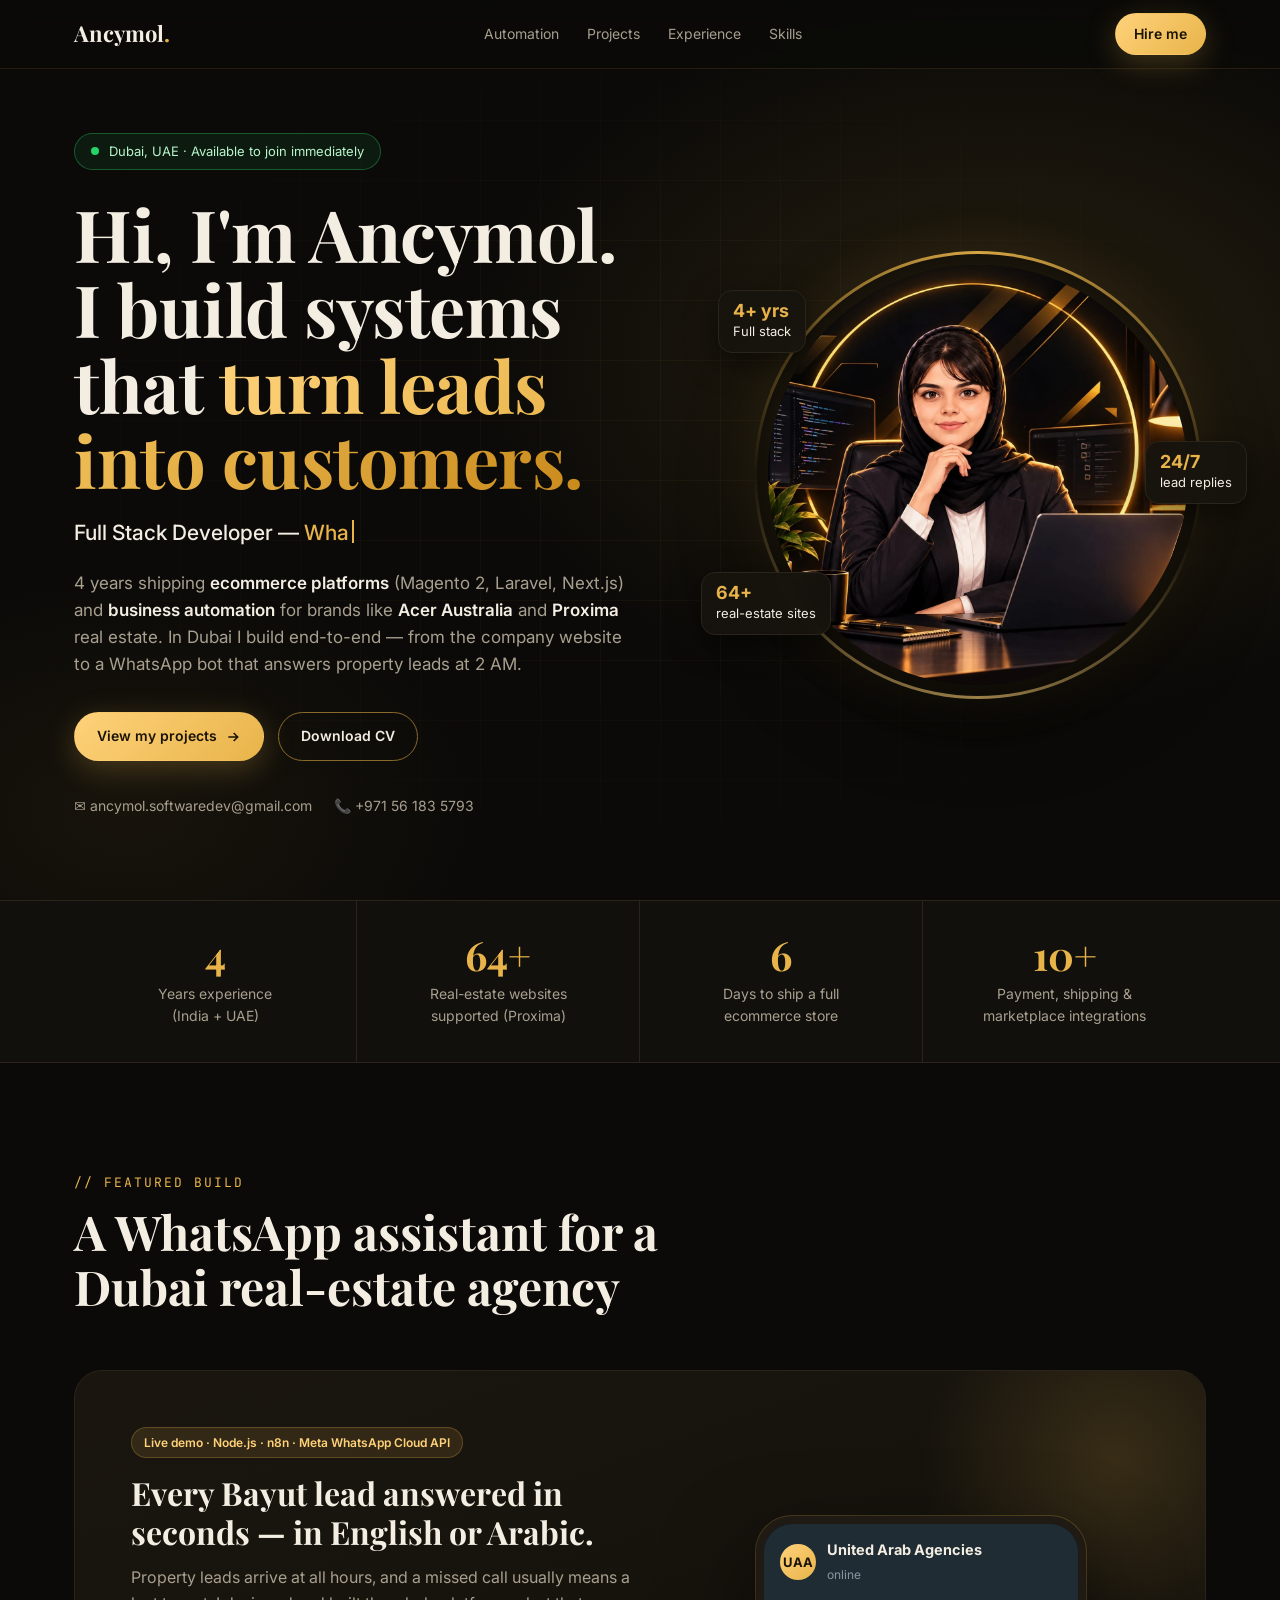
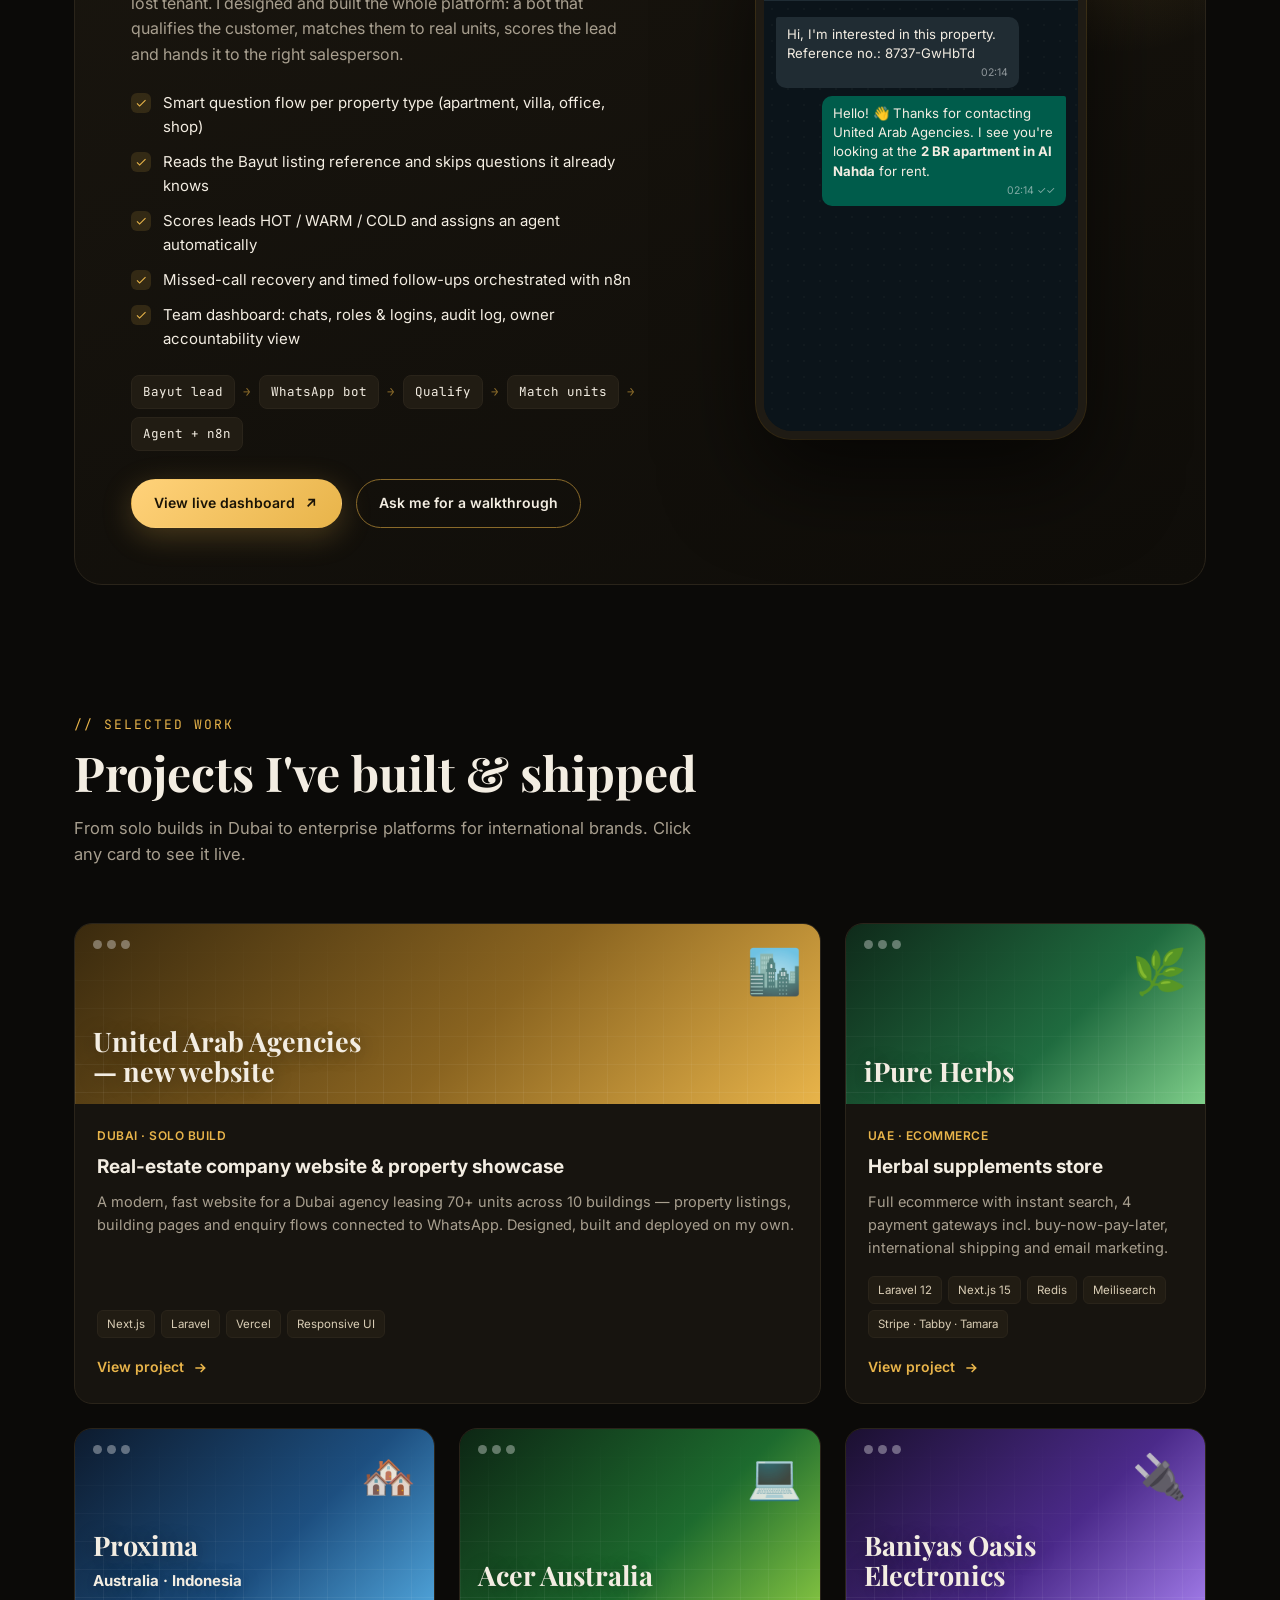
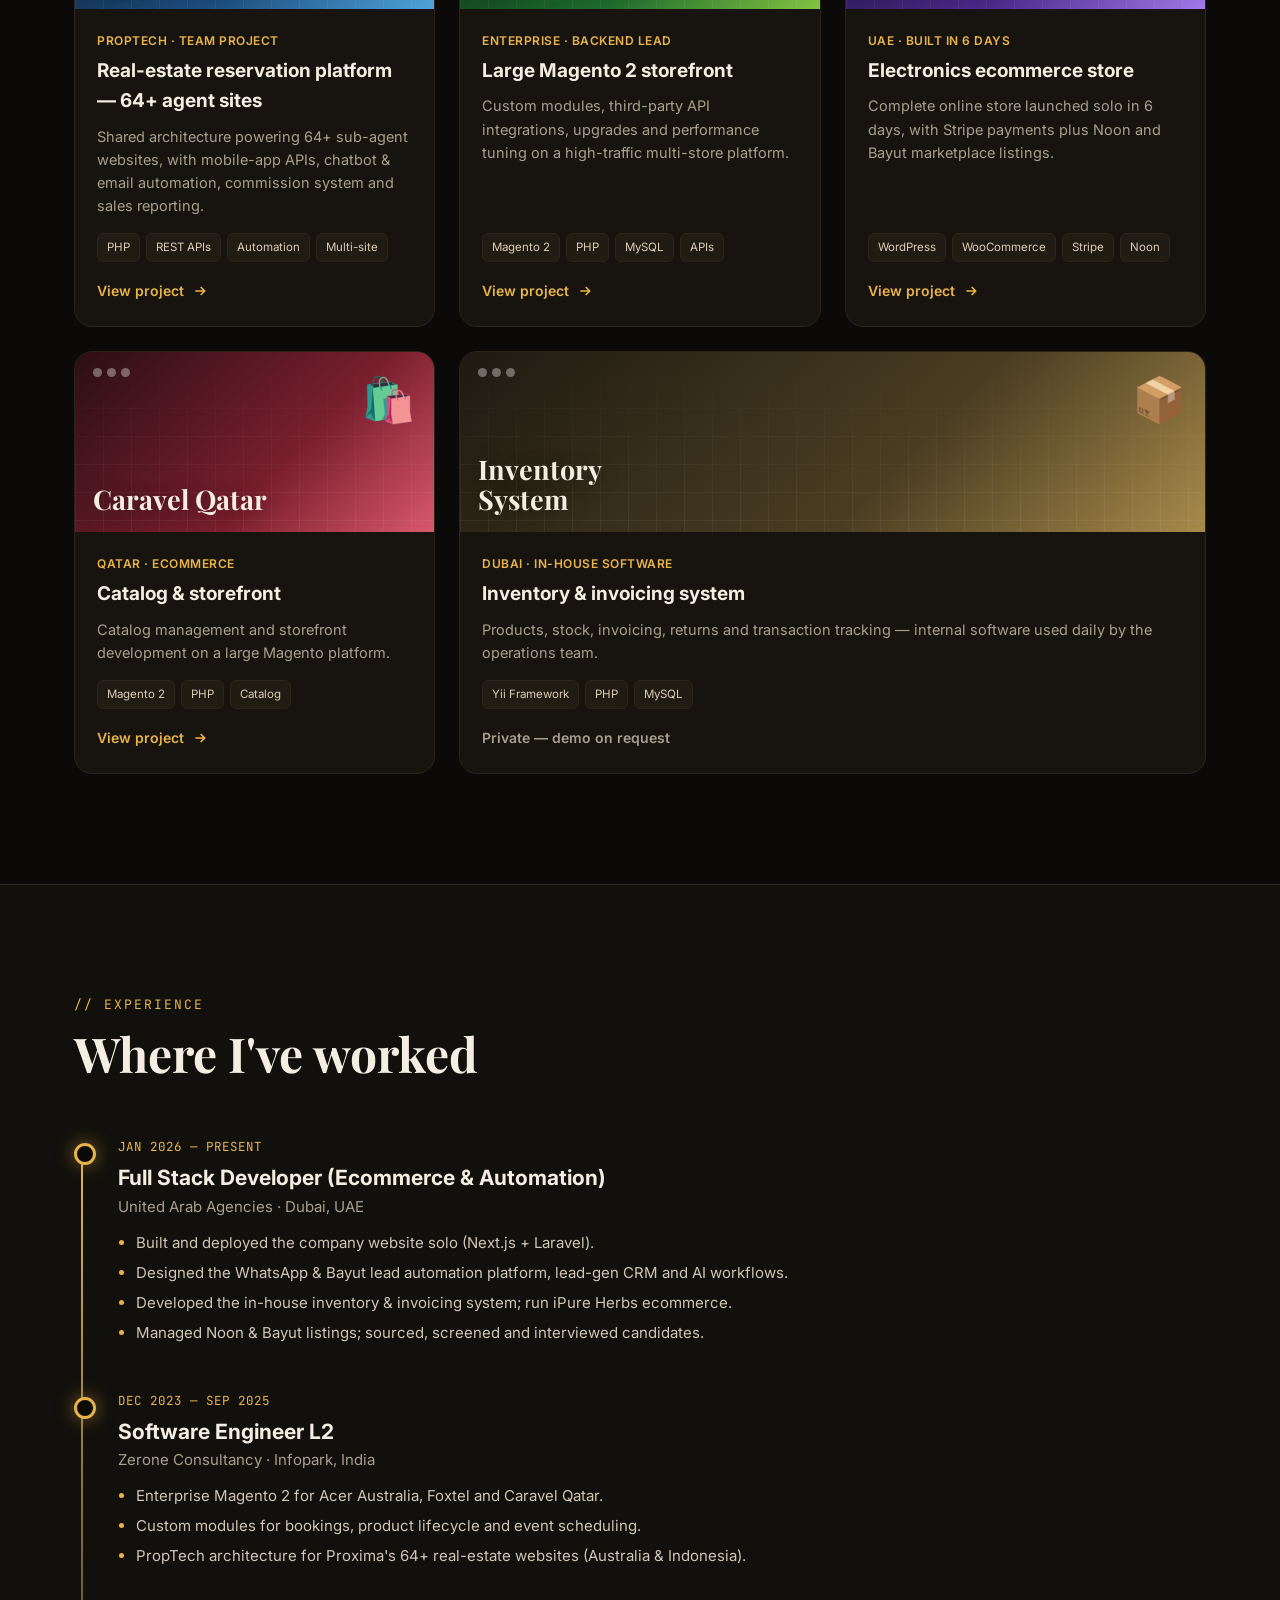
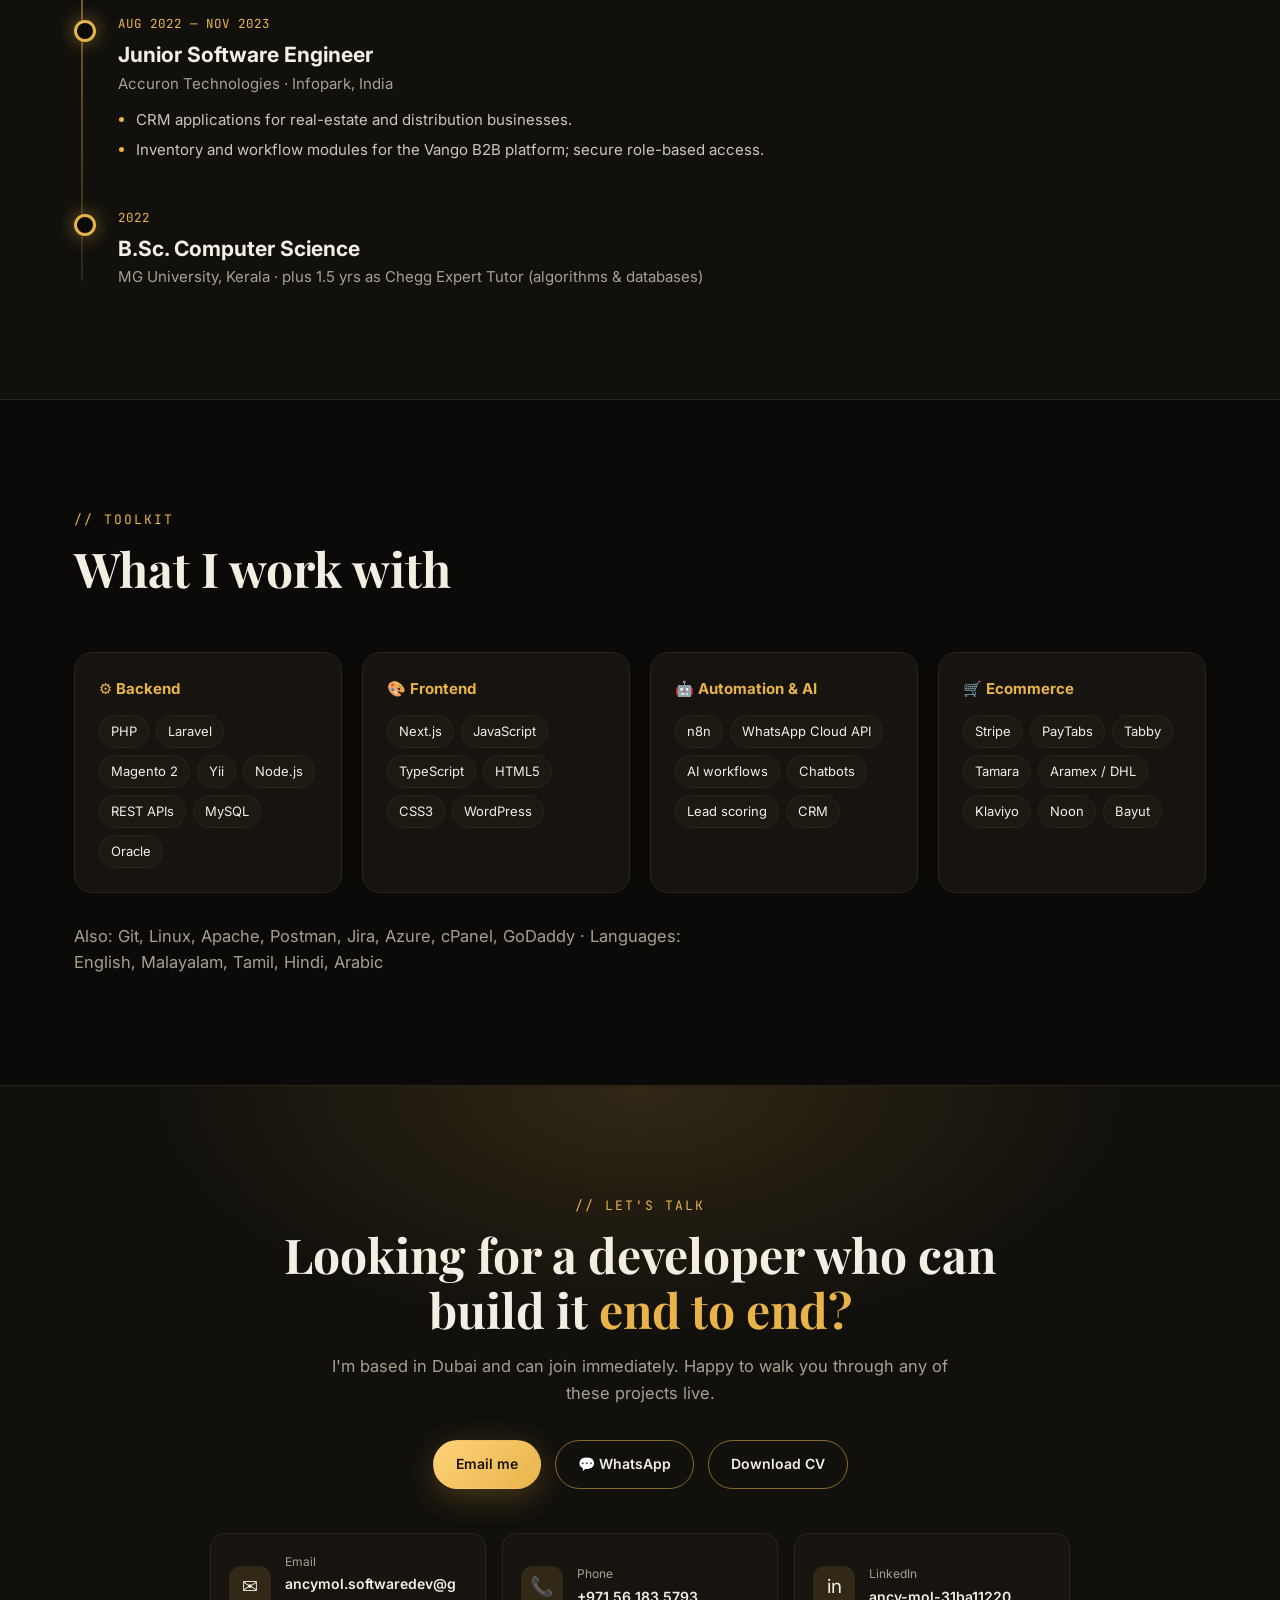
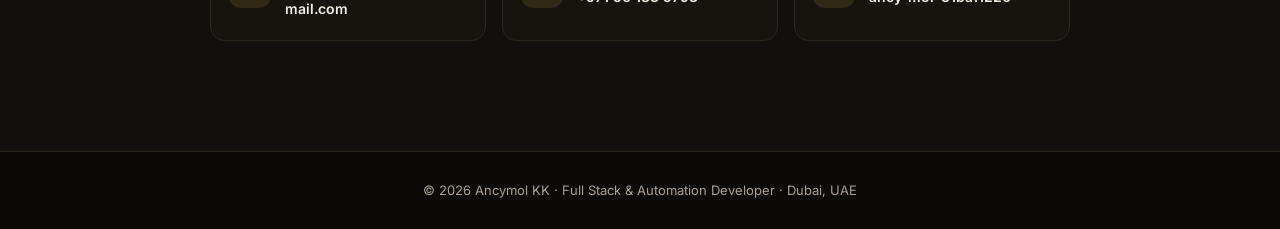
==== index.html @ b6560c07 "New portfolio: automation spotlight, live project links, profile photo; previous site moved to /old " ====
<!doctype html>
<html lang="en">
<head>
<meta charset="utf-8">
<meta name="viewport" content="width=device-width, initial-scale=1">
<title>Ancymol KK — Full Stack & Automation Developer</title>
<meta name="description" content="Ancymol KK — Full Stack Developer in Dubai. Ecommerce (Magento 2, Laravel, Next.js) and AI / WhatsApp automation for real estate and retail. Available to join immediately.">
<meta property="og:title" content="Ancymol KK — Full Stack & Automation Developer, Dubai">
<meta property="og:description" content="I build ecommerce platforms and automations that turn leads into customers.">
<meta property="og:image" content="assets/ancymol.webp">
<link rel="icon" href="assets/ancymol.webp">
<link rel="preconnect" href="https://fonts.googleapis.com">
<link rel="preconnect" href="https://fonts.gstatic.com" crossorigin>
<link href="https://fonts.googleapis.com/css2?family=Playfair+Display:wght@600;700&family=Inter:wght@400;500;600;700&family=JetBrains+Mono:wght@500&display=swap" rel="stylesheet">
<style>
:root{
  --bg:#0b0a08; --bg2:#12100c; --card:#17140f; --line:#2a241a;
  --gold:#e8b44a; --gold2:#ffd27a; --goldDim:#8a6a2a;
  --text:#f3ede2; --muted:#a89f8f; --green:#25d366;
  --radius:18px;
}
*{box-sizing:border-box;margin:0;padding:0}
html{scroll-behavior:smooth}
body{background:var(--bg);color:var(--text);font-family:Inter,system-ui,sans-serif;line-height:1.6;overflow-x:hidden}
a{color:inherit;text-decoration:none}
img{max-width:100%;display:block}
.wrap{max-width:1180px;margin:0 auto;padding:0 24px}
.gold{color:var(--gold)}
.mono{font-family:'JetBrains Mono',monospace}

/* nav */
nav{position:fixed;inset:0 0 auto 0;z-index:50;backdrop-filter:blur(12px);background:rgba(11,10,8,.72);border-bottom:1px solid rgba(232,180,74,.12)}
nav .wrap{display:flex;align-items:center;justify-content:space-between;height:68px}
.logo{font-family:'Playfair Display',serif;font-size:22px;font-weight:700}
.logo span{color:var(--gold)}
.links{display:flex;gap:28px;font-size:14px;color:var(--muted)}
.links a:hover{color:var(--gold)}
.btn{display:inline-flex;align-items:center;gap:8px;padding:12px 22px;border-radius:999px;font-weight:600;font-size:14px;transition:.25s;border:1px solid transparent;cursor:pointer}
.btn-gold{background:linear-gradient(135deg,var(--gold2),var(--gold));color:#1a1306;box-shadow:0 8px 30px rgba(232,180,74,.25)}
.btn-gold:hover{transform:translateY(-2px);box-shadow:0 12px 40px rgba(232,180,74,.4)}
.btn-ghost{border-color:var(--goldDim);color:var(--text)}
.btn-ghost:hover{border-color:var(--gold);color:var(--gold)}
.nav-cta{padding:9px 18px}

/* hero */
.hero{overflow:hidden;min-height:100vh;display:flex;align-items:center;padding:110px 0 60px;position:relative;
  background:radial-gradient(900px 600px at 78% 40%,rgba(232,180,74,.13),transparent 60%),radial-gradient(600px 400px at 10% 90%,rgba(232,180,74,.06),transparent 60%)}
.hero::before{content:"";position:absolute;inset:0;background-image:linear-gradient(rgba(232,180,74,.04) 1px,transparent 1px),linear-gradient(90deg,rgba(232,180,74,.04) 1px,transparent 1px);background-size:60px 60px;mask-image:radial-gradient(ellipse at center,#000 30%,transparent 75%);pointer-events:none}
.hero-grid{display:grid;grid-template-columns:1.15fr .85fr;gap:60px;align-items:center;position:relative}
.badge{display:inline-flex;align-items:center;gap:10px;padding:7px 16px;border:1px solid rgba(37,211,102,.35);background:rgba(37,211,102,.08);border-radius:999px;font-size:13px;color:#b8f5cd;margin-bottom:26px}
.dot{width:8px;height:8px;border-radius:50%;background:var(--green);box-shadow:0 0 0 0 rgba(37,211,102,.7);animation:pulse 2s infinite}
@keyframes pulse{70%{box-shadow:0 0 0 10px rgba(37,211,102,0)}100%{box-shadow:0 0 0 0 rgba(37,211,102,0)}}
h1{font-family:'Playfair Display',serif;font-size:clamp(40px,6vw,72px);line-height:1.05;letter-spacing:-.5px}
h1 em{font-style:normal;background:linear-gradient(120deg,var(--gold2),var(--gold) 50%,#c98a1c);-webkit-background-clip:text;background-clip:text;color:transparent}
.role{margin-top:18px;font-size:clamp(17px,2vw,21px);color:var(--text);font-weight:500;min-height:1.6em}
.role .typed{color:var(--gold)}
.role .caret{display:inline-block;width:2px;height:1.1em;background:var(--gold);vertical-align:-3px;margin-left:3px;animation:blink 1s steps(1) infinite}
@keyframes blink{50%{opacity:0}}
.lead{margin-top:20px;color:var(--muted);font-size:17px;max-width:560px}
.lead b{color:var(--text);font-weight:600}
.cta{display:flex;flex-wrap:wrap;gap:14px;margin-top:34px}
.meta{display:flex;flex-wrap:wrap;gap:22px;margin-top:34px;color:var(--muted);font-size:14px}
.meta span{display:flex;align-items:center;gap:7px}

.portrait{position:relative;justify-self:center;width:min(420px,100%);aspect-ratio:1}
.portrait .ring{position:absolute;inset:-14px;border-radius:50%;background:conic-gradient(from 0deg,var(--gold),transparent 30%,var(--gold2) 50%,transparent 75%,var(--gold));animation:spin 12s linear infinite;filter:blur(.5px)}
.portrait .ring::after{content:"";position:absolute;inset:3px;border-radius:50%;background:var(--bg)}
@keyframes spin{to{transform:rotate(360deg)}}
.portrait img{position:relative;width:100%;height:100%;object-fit:cover;border-radius:50%;box-shadow:0 30px 80px rgba(0,0,0,.6),0 0 60px rgba(232,180,74,.18)}
.chip{position:absolute;background:rgba(23,20,15,.92);border:1px solid var(--line);backdrop-filter:blur(8px);border-radius:14px;padding:10px 14px;font-size:13px;box-shadow:0 10px 30px rgba(0,0,0,.5);animation:float 5s ease-in-out infinite;white-space:nowrap}
.chip b{display:block;color:var(--gold);font-size:18px;line-height:1.1}
.chip.c1{top:6%;left:-12%}
.chip.c2{bottom:12%;left:-16%;animation-delay:1.2s}
.chip.c3{top:42%;right:-14%;animation-delay:2.4s}
@keyframes float{50%{transform:translateY(-10px)}}

/* stats */
.stats{border-block:1px solid var(--line);background:var(--bg2)}
.stats .wrap{display:grid;grid-template-columns:repeat(4,1fr)}
.stat{padding:34px 20px;text-align:center;border-right:1px solid var(--line)}
.stat:last-child{border-right:0}
.stat b{font-family:'Playfair Display',serif;font-size:40px;color:var(--gold);display:block;line-height:1}
.stat span{color:var(--muted);font-size:14px;margin-top:8px;display:block}

/* sections */
section{padding:110px 0}
.eyebrow{font-family:'JetBrains Mono',monospace;color:var(--gold);font-size:13px;letter-spacing:2px;text-transform:uppercase}
h2{font-family:'Playfair Display',serif;font-size:clamp(32px,4vw,48px);line-height:1.15;margin-top:10px}
.sub{color:var(--muted);max-width:620px;margin-top:14px;font-size:16.5px}
.head{margin-bottom:56px}

/* spotlight */
.spot{display:grid;grid-template-columns:1.05fr .95fr;gap:56px;align-items:center;background:linear-gradient(160deg,#1a160f,#0f0d09);border:1px solid var(--line);border-radius:28px;padding:56px;position:relative;overflow:hidden}
.spot::after{content:"";position:absolute;width:420px;height:420px;right:-120px;top:-120px;background:radial-gradient(circle,rgba(232,180,74,.16),transparent 65%);pointer-events:none}
.tag{display:inline-block;font-size:12px;font-weight:600;padding:5px 12px;border-radius:999px;background:rgba(232,180,74,.12);color:var(--gold2);border:1px solid rgba(232,180,74,.25)}
.spot h3{font-family:'Playfair Display',serif;font-size:32px;line-height:1.2;margin:16px 0 14px}
.spot p{color:var(--muted)}
.feat{list-style:none;margin:24px 0;display:grid;gap:11px}
.feat li{display:flex;gap:12px;font-size:15px}
.feat li::before{content:"";flex:0 0 20px;height:20px;margin-top:2px;border-radius:6px;background:rgba(232,180,74,.14) url("data:image/svg+xml,%3Csvg xmlns='http://www.w3.org/2000/svg' viewBox='0 0 20 20' fill='%23e8b44a'%3E%3Cpath d='M8 13.2 4.8 10l-1.1 1.1L8 15.4l9-9-1.1-1.1z'/%3E%3C/svg%3E") center/14px no-repeat}
.flow{display:flex;flex-wrap:wrap;align-items:center;gap:8px;margin:22px 0 28px;font-size:12.5px}
.flow span{padding:6px 11px;border-radius:8px;background:#211c13;border:1px solid var(--line)}
.flow i{color:var(--goldDim);font-style:normal}

/* phone */
.phone{width:min(330px,100%);margin:0 auto;background:#0b141a;border-radius:36px;border:8px solid #1f1b14;box-shadow:0 40px 90px rgba(0,0,0,.6),0 0 0 1px rgba(232,180,74,.25);overflow:hidden;position:relative;z-index:1}
.wa-top{background:#1f2c34;padding:14px 16px;display:flex;align-items:center;gap:11px}
.wa-av{width:36px;height:36px;border-radius:50%;background:linear-gradient(135deg,var(--gold2),var(--gold));display:grid;place-items:center;color:#1a1306;font-weight:700;font-size:13px}
.wa-top b{font-size:14.5px;display:block}
.wa-top small{color:#8696a0;font-size:12px}
.wa-body{padding:16px 12px;height:430px;display:flex;flex-direction:column;gap:8px;background:#0b141a radial-gradient(rgba(255,255,255,.025) 1px,transparent 1px) 0 0/16px 16px;overflow:hidden}
.msg{max-width:84%;padding:8px 11px;border-radius:10px;font-size:13.2px;line-height:1.45;opacity:0;transform:translateY(8px);transition:.4s}
.msg.show{opacity:1;transform:none}
.msg.in{background:#202c33;align-self:flex-start;border-top-left-radius:2px}
.msg.out{background:#005c4b;align-self:flex-end;border-top-right-radius:2px}
.msg small{display:block;text-align:right;font-size:10.5px;color:rgba(233,237,239,.55);margin-top:2px}
.btns{display:flex;flex-direction:column;gap:5px;align-self:flex-start;width:84%;opacity:0;transition:.4s}
.btns.show{opacity:1}
.btns span{background:#202c33;color:#53bdeb;text-align:center;padding:7px;border-radius:8px;font-size:13px}
.btns span.pick{background:#2a3942}
.hot{align-self:center;font-size:11.5px;background:rgba(232,180,74,.15);color:var(--gold2);border:1px solid rgba(232,180,74,.35);padding:5px 12px;border-radius:999px;opacity:0;transition:.4s}
.hot.show{opacity:1}

/* projects */
.grid{display:grid;grid-template-columns:repeat(3,1fr);gap:24px}
.card{background:var(--card);border:1px solid var(--line);border-radius:var(--radius);overflow:hidden;display:flex;flex-direction:column;transition:.3s;position:relative}
.card:hover{transform:translateY(-6px);border-color:rgba(232,180,74,.45);box-shadow:0 24px 60px rgba(0,0,0,.5),0 0 0 1px rgba(232,180,74,.1)}
.shot{height:180px;position:relative;overflow:hidden;display:flex;align-items:flex-end;padding:18px}
.shot::before{content:"";position:absolute;inset:0;background:var(--g)}
.shot::after{content:"";position:absolute;inset:0;background:linear-gradient(rgba(255,255,255,.06) 1px,transparent 1px),linear-gradient(90deg,rgba(255,255,255,.06) 1px,transparent 1px);background-size:28px 28px;mask-image:linear-gradient(transparent,#000)}
.browser{position:absolute;top:16px;left:18px;display:flex;gap:5px;z-index:1}
.browser i{width:9px;height:9px;border-radius:50%;background:rgba(255,255,255,.35)}
.shot .big{position:relative;z-index:1;font-family:'Playfair Display',serif;font-size:27px;font-weight:700;line-height:1.1;text-shadow:0 2px 20px rgba(0,0,0,.4)}
.shot .ico{position:absolute;right:18px;top:12px;font-size:44px;z-index:1;opacity:.9}
.card-body{padding:22px 22px 24px;display:flex;flex-direction:column;flex:1}
.card-body .where{font-size:12px;color:var(--gold);font-weight:600;letter-spacing:.5px;text-transform:uppercase}
.card-body h4{font-size:19px;margin:6px 0 8px}
.card-body p{color:var(--muted);font-size:14.5px;flex:1}
.stack{display:flex;flex-wrap:wrap;gap:6px;margin:16px 0 18px}
.stack span{font-size:11.5px;padding:4px 9px;border-radius:6px;background:#211c13;color:#d9cdb5;border:1px solid var(--line)}
.view{display:inline-flex;align-items:center;gap:8px;font-weight:600;font-size:14px;color:var(--gold)}
.view svg{transition:.25s}
.card:hover .view svg{transform:translateX(4px)}
.card.wide{grid-column:span 2}
.card.wide .shot{height:180px}

/* experience */
.timeline{position:relative;max-width:860px}
.timeline::before{content:"";position:absolute;left:7px;top:8px;bottom:8px;width:2px;background:linear-gradient(var(--gold),var(--line))}
.job{position:relative;padding-left:44px;margin-bottom:46px}
.job::before{content:"";position:absolute;left:0;top:6px;width:16px;height:16px;border-radius:50%;background:var(--bg);border:3px solid var(--gold);box-shadow:0 0 18px rgba(232,180,74,.5)}
.job .when{font-family:'JetBrains Mono',monospace;font-size:12.5px;color:var(--gold)}
.job h4{font-size:21px;margin-top:4px}
.job .co{color:var(--muted);font-size:15px}
.job ul{margin-top:12px;padding-left:18px;color:#cfc6b6;font-size:15px;display:grid;gap:6px}
.job ul li::marker{color:var(--gold)}

/* skills */
.skills{display:grid;grid-template-columns:repeat(4,1fr);gap:20px}
.sk{background:var(--card);border:1px solid var(--line);border-radius:var(--radius);padding:24px}
.sk h5{font-size:15px;color:var(--gold);margin-bottom:14px;display:flex;align-items:center;gap:9px}
.sk div{display:flex;flex-wrap:wrap;gap:7px}
.sk span{font-size:13px;padding:5px 11px;border-radius:999px;border:1px solid var(--line);background:#1d1912}

/* contact */
.contact{text-align:center;background:radial-gradient(700px 360px at 50% 0%,rgba(232,180,74,.14),transparent 70%),var(--bg2);border-top:1px solid var(--line)}
.contact h2{max-width:760px;margin:10px auto 0}
.contact .sub{margin:16px auto 0}
.contact .cta{justify-content:center}
.cards{display:grid;grid-template-columns:repeat(3,1fr);gap:16px;max-width:860px;margin:44px auto 0}
.cc{background:var(--card);border:1px solid var(--line);border-radius:14px;padding:18px;transition:.25s;text-align:left;display:flex;gap:14px;align-items:center}
.cc:hover{border-color:var(--gold)}
.cc .ic{width:42px;height:42px;flex:0 0 42px;border-radius:12px;background:rgba(232,180,74,.12);display:grid;place-items:center;font-size:19px}
.cc small{color:var(--muted);font-size:12px;display:block}
.cc b{font-size:14px;font-weight:600;word-break:break-word}
footer{padding:28px 0;text-align:center;color:var(--muted);font-size:13px;border-top:1px solid var(--line)}

/* reveal */
.rv{opacity:0;transform:translateY(26px);transition:opacity .8s ease,transform .8s ease}
.rv.in{opacity:1;transform:none}

/* responsive */
@media (max-width:980px){
  .hero-grid,.spot{grid-template-columns:1fr}
  .portrait{order:-1;width:min(300px,78vw);margin-top:10px}
  .chip.c1{left:-6%}.chip.c2{left:-8%}.chip.c3{right:-6%}
  .grid{grid-template-columns:1fr 1fr}
  .card.wide{grid-column:span 2}
  .skills{grid-template-columns:1fr 1fr}
  .spot{padding:36px 26px}
  .links{display:none}
}
@media (max-width:640px){
  .wrap{padding:0 16px}
  section{padding:80px 0}
  .stats .wrap{grid-template-columns:1fr 1fr}
  .stat:nth-child(2){border-right:0}
  .stat:nth-child(-n+2){border-bottom:1px solid var(--line)}
  .grid,.skills,.cards{grid-template-columns:1fr}
  .card.wide{grid-column:auto}
  .chip{font-size:11px;padding:7px 10px}.chip b{font-size:15px}
  .chip.c1{left:-4%}.chip.c2{left:-4%}.chip.c3{right:-4%}
  .spot{padding:28px 18px;border-radius:22px}
  .spot h3{font-size:26px}
  .hero{text-align:left}
}
@media (prefers-reduced-motion:reduce){*{animation:none!important;transition:none!important}.rv,.msg,.btns,.hot{opacity:1;transform:none}}
</style>
</head>
<body>

<nav>
  <div class="wrap">
    <a href="#top" class="logo">Ancymol<span>.</span></a>
    <div class="links">
      <a href="#automation">Automation</a>
      <a href="#projects">Projects</a>
      <a href="#experience">Experience</a>
      <a href="#skills">Skills</a>
    </div>
    <a href="#contact" class="btn btn-gold nav-cta">Hire me</a>
  </div>
</nav>

<!-- HERO -->
<header class="hero" id="top">
  <div class="wrap hero-grid">
    <div>
      <div class="badge"><span class="dot"></span>Dubai, UAE · Available to join immediately</div>
      <h1>Hi, I'm Ancymol.<br>I build systems that <em>turn leads into customers.</em></h1>
      <p class="role">Full Stack Developer — <span class="typed" id="typed">WhatsApp &amp; AI Automation</span><span class="caret"></span></p>
      <p class="lead">4 years shipping <b>ecommerce platforms</b> (Magento 2, Laravel, Next.js) and <b>business automation</b> for brands like <b>Acer Australia</b> and <b>Proxima</b> real estate. In Dubai I build end-to-end — from the company website to a WhatsApp bot that answers property leads at 2&nbsp;AM.</p>
      <div class="cta">
        <a href="#projects" class="btn btn-gold">View my projects
          <svg width="16" height="16" viewBox="0 0 24 24" fill="none" stroke="currentColor" stroke-width="2.4"><path d="M5 12h14M13 6l6 6-6 6"/></svg></a>
        <a href="assets/Ancymol_KK_CV.pdf" class="btn btn-ghost" download>Download CV</a>
      </div>
      <div class="meta">
        <span>✉️ ancymol.softwaredev@gmail.com</span>
        <span>📞 +971 56 183 5793</span>
      </div>
    </div>
    <div class="portrait">
      <div class="ring"></div>
      <img src="assets/ancymol.webp" alt="Ancymol KK, Full Stack Developer" width="420" height="420">
      <div class="chip c1"><b>4+ yrs</b>Full stack</div>
      <div class="chip c2"><b>64+</b>real-estate sites</div>
      <div class="chip c3"><b>24/7</b>lead replies</div>
    </div>
  </div>
</header>

<!-- STATS -->
<div class="stats">
  <div class="wrap">
    <div class="stat"><b data-count="4">0</b><span>Years experience<br>(India + UAE)</span></div>
    <div class="stat"><b data-count="64" data-suffix="+">0</b><span>Real-estate websites<br>supported (Proxima)</span></div>
    <div class="stat"><b data-count="6">0</b><span>Days to ship a full<br>ecommerce store</span></div>
    <div class="stat"><b data-count="10" data-suffix="+">0</b><span>Payment, shipping &amp;<br>marketplace integrations</span></div>
  </div>
</div>

<!-- AUTOMATION SPOTLIGHT -->
<section id="automation">
  <div class="wrap">
    <div class="head rv">
      <div class="eyebrow">// Featured build</div>
      <h2>A WhatsApp assistant for a<br>Dubai real-estate agency</h2>
    </div>
    <div class="spot rv">
      <div>
        <span class="tag">Live demo · Node.js · n8n · Meta WhatsApp Cloud API</span>
        <h3>Every Bayut lead answered in seconds — in English or Arabic.</h3>
        <p>Property leads arrive at all hours, and a missed call usually means a lost tenant. I designed and built the whole platform: a bot that qualifies the customer, matches them to real units, scores the lead and hands it to the right salesperson.</p>
        <ul class="feat">
          <li>Smart question flow per property type (apartment, villa, office, shop)</li>
          <li>Reads the Bayut listing reference and skips questions it already knows</li>
          <li>Scores leads HOT / WARM / COLD and assigns an agent automatically</li>
          <li>Missed-call recovery and timed follow-ups orchestrated with n8n</li>
          <li>Team dashboard: chats, roles &amp; logins, audit log, owner accountability view</li>
        </ul>
        <div class="flow mono">
          <span>Bayut lead</span><i>→</i><span>WhatsApp bot</span><i>→</i><span>Qualify</span><i>→</i><span>Match units</span><i>→</i><span>Agent + n8n</span>
        </div>
        <div class="cta" style="margin-top:0">
          <a href="https://automation.c36.airoapp.ai/dashboard" target="_blank" rel="noopener" class="btn btn-gold">View live dashboard
            <svg width="16" height="16" viewBox="0 0 24 24" fill="none" stroke="currentColor" stroke-width="2.4"><path d="M7 17 17 7M8 7h9v9"/></svg></a>
          <a href="#contact" class="btn btn-ghost">Ask me for a walkthrough</a>
        </div>
      </div>

      <div class="phone" aria-label="Example WhatsApp conversation">
        <div class="wa-top">
          <div class="wa-av">UAA</div>
          <div><b>United Arab Agencies</b><small>online</small></div>
        </div>
        <div class="wa-body" id="chat">
          <div class="msg in">Hi, I'm interested in this property. Reference no.: 8737-GwHbTd<small>02:14</small></div>
          <div class="msg out">Hello! 👋 Thanks for contacting United Arab Agencies. I see you're looking at the <b>2 BR apartment in Al Nahda</b> for rent.<small>02:14 ✓✓</small></div>
          <div class="msg out">When would you like to move in?<small>02:14 ✓✓</small></div>
          <div class="btns"><span>Immediately</span><span class="pick">Within 1 month</span><span>Just browsing</span></div>
          <div class="msg in">Within 1 month<small>02:15</small></div>
          <div class="msg out">Perfect ✅ I've found 3 matching units. Our consultant <b>Shifa</b> will call you at 9:00 AM.<small>02:15 ✓✓</small></div>
          <div class="hot">🔥 HOT lead · assigned to Shifa</div>
        </div>
      </div>
    </div>
  </div>
</section>

<!-- PROJECTS -->
<section id="projects" style="padding-top:20px">
  <div class="wrap">
    <div class="head rv">
      <div class="eyebrow">// Selected work</div>
      <h2>Projects I've built &amp; shipped</h2>
      <p class="sub">From solo builds in Dubai to enterprise platforms for international brands. Click any card to see it live.</p>
    </div>

    <div class="grid">
      <a class="card wide rv" href="https://prototype-uaa.vercel.app/" target="_blank" rel="noopener">
        <div class="shot" style="--g:linear-gradient(135deg,#3a2a0e,#8a6420 55%,#e8b44a)">
          <div class="browser"><i></i><i></i><i></i></div><div class="ico">🏙️</div>
          <div class="big">United Arab Agencies<br>— new website</div>
        </div>
        <div class="card-body">
          <div class="where">Dubai · Solo build</div>
          <h4>Real-estate company website &amp; property showcase</h4>
          <p>A modern, fast website for a Dubai agency leasing 70+ units across 10 buildings — property listings, building pages and enquiry flows connected to WhatsApp. Designed, built and deployed on my own.</p>
          <div class="stack"><span>Next.js</span><span>Laravel</span><span>Vercel</span><span>Responsive UI</span></div>
          <span class="view">View project <svg width="16" height="16" viewBox="0 0 24 24" fill="none" stroke="currentColor" stroke-width="2.4"><path d="M5 12h14M13 6l6 6-6 6"/></svg></span>
        </div>
      </a>

      <a class="card rv" href="https://ipureherbs.org" target="_blank" rel="noopener">
        <div class="shot" style="--g:linear-gradient(135deg,#0f2a1a,#1f6b3f 60%,#7fcf8a)">
          <div class="browser"><i></i><i></i><i></i></div><div class="ico">🌿</div>
          <div class="big">iPure Herbs</div>
        </div>
        <div class="card-body">
          <div class="where">UAE · Ecommerce</div>
          <h4>Herbal supplements store</h4>
          <p>Full ecommerce with instant search, 4 payment gateways incl. buy-now-pay-later, international shipping and email marketing.</p>
          <div class="stack"><span>Laravel 12</span><span>Next.js 15</span><span>Redis</span><span>Meilisearch</span><span>Stripe · Tabby · Tamara</span></div>
          <span class="view">View project <svg width="16" height="16" viewBox="0 0 24 24" fill="none" stroke="currentColor" stroke-width="2.4"><path d="M5 12h14M13 6l6 6-6 6"/></svg></span>
        </div>
      </a>

      <a class="card rv" href="https://www.proxima.com.au" target="_blank" rel="noopener">
        <div class="shot" style="--g:linear-gradient(135deg,#0d1b2e,#1d4f80 60%,#4fa3d9)">
          <div class="browser"><i></i><i></i><i></i></div><div class="ico">🏘️</div>
          <div class="big">Proxima<br><small style="font-size:15px;font-family:Inter">Australia · Indonesia</small></div>
        </div>
        <div class="card-body">
          <div class="where">PropTech · Team project</div>
          <h4>Real-estate reservation platform — 64+ agent sites</h4>
          <p>Shared architecture powering 64+ sub-agent websites, with mobile-app APIs, chatbot &amp; email automation, commission system and sales reporting.</p>
          <div class="stack"><span>PHP</span><span>REST APIs</span><span>Automation</span><span>Multi-site</span></div>
          <span class="view">View project <svg width="16" height="16" viewBox="0 0 24 24" fill="none" stroke="currentColor" stroke-width="2.4"><path d="M5 12h14M13 6l6 6-6 6"/></svg></span>
        </div>
      </a>

      <a class="card rv" href="https://www.acer.com/au-en" target="_blank" rel="noopener">
        <div class="shot" style="--g:linear-gradient(135deg,#0d2614,#1d6b2e 60%,#83c341)">
          <div class="browser"><i></i><i></i><i></i></div><div class="ico">💻</div>
          <div class="big">Acer Australia</div>
        </div>
        <div class="card-body">
          <div class="where">Enterprise · Backend lead</div>
          <h4>Large Magento 2 storefront</h4>
          <p>Custom modules, third-party API integrations, upgrades and performance tuning on a high-traffic multi-store platform.</p>
          <div class="stack"><span>Magento 2</span><span>PHP</span><span>MySQL</span><span>APIs</span></div>
          <span class="view">View project <svg width="16" height="16" viewBox="0 0 24 24" fill="none" stroke="currentColor" stroke-width="2.4"><path d="M5 12h14M13 6l6 6-6 6"/></svg></span>
        </div>
      </a>

      <a class="card rv" href="https://baniyasoasiselectronics.com/" target="_blank" rel="noopener">
        <div class="shot" style="--g:linear-gradient(135deg,#1b1030,#4b2a8a 60%,#a07ae8)">
          <div class="browser"><i></i><i></i><i></i></div><div class="ico">🔌</div>
          <div class="big">Baniyas Oasis<br>Electronics</div>
        </div>
        <div class="card-body">
          <div class="where">UAE · Built in 6 days</div>
          <h4>Electronics ecommerce store</h4>
          <p>Complete online store launched solo in 6 days, with Stripe payments plus Noon and Bayut marketplace listings.</p>
          <div class="stack"><span>WordPress</span><span>WooCommerce</span><span>Stripe</span><span>Noon</span></div>
          <span class="view">View project <svg width="16" height="16" viewBox="0 0 24 24" fill="none" stroke="currentColor" stroke-width="2.4"><path d="M5 12h14M13 6l6 6-6 6"/></svg></span>
        </div>
      </a>

      <a class="card rv" href="https://www.caravel.qa" target="_blank" rel="noopener">
        <div class="shot" style="--g:linear-gradient(135deg,#2a0f14,#7a1f2e 60%,#d9586c)">
          <div class="browser"><i></i><i></i><i></i></div><div class="ico">🛍️</div>
          <div class="big">Caravel Qatar</div>
        </div>
        <div class="card-body">
          <div class="where">Qatar · Ecommerce</div>
          <h4>Catalog &amp; storefront</h4>
          <p>Catalog management and storefront development on a large Magento platform.</p>
          <div class="stack"><span>Magento 2</span><span>PHP</span><span>Catalog</span></div>
          <span class="view">View project <svg width="16" height="16" viewBox="0 0 24 24" fill="none" stroke="currentColor" stroke-width="2.4"><path d="M5 12h14M13 6l6 6-6 6"/></svg></span>
        </div>
      </a>

      <div class="card wide rv">
        <div class="shot" style="--g:linear-gradient(135deg,#1e1a12,#4a3d22 60%,#a88a4a)">
          <div class="browser"><i></i><i></i><i></i></div><div class="ico">📦</div>
          <div class="big">Inventory<br>System</div>
        </div>
        <div class="card-body">
          <div class="where">Dubai · In-house software</div>
          <h4>Inventory &amp; invoicing system</h4>
          <p>Products, stock, invoicing, returns and transaction tracking — internal software used daily by the operations team.</p>
          <div class="stack"><span>Yii Framework</span><span>PHP</span><span>MySQL</span></div>
          <span class="view" style="color:var(--muted)">Private — demo on request</span>
        </div>
      </div>
    </div>
  </div>
</section>

<!-- EXPERIENCE -->
<section id="experience" style="background:var(--bg2);border-block:1px solid var(--line)">
  <div class="wrap">
    <div class="head rv">
      <div class="eyebrow">// Experience</div>
      <h2>Where I've worked</h2>
    </div>
    <div class="timeline">
      <div class="job rv">
        <div class="when">JAN 2026 — PRESENT</div>
        <h4>Full Stack Developer (Ecommerce &amp; Automation)</h4>
        <div class="co">United Arab Agencies · Dubai, UAE</div>
        <ul>
          <li>Built and deployed the company website solo (Next.js + Laravel).</li>
          <li>Designed the WhatsApp &amp; Bayut lead automation platform, lead-gen CRM and AI workflows.</li>
          <li>Developed the in-house inventory &amp; invoicing system; run iPure Herbs ecommerce.</li>
          <li>Managed Noon &amp; Bayut listings; sourced, screened and interviewed candidates.</li>
        </ul>
      </div>
      <div class="job rv">
        <div class="when">DEC 2023 — SEP 2025</div>
        <h4>Software Engineer L2</h4>
        <div class="co">Zerone Consultancy · Infopark, India</div>
        <ul>
          <li>Enterprise Magento 2 for Acer Australia, Foxtel and Caravel Qatar.</li>
          <li>Custom modules for bookings, product lifecycle and event scheduling.</li>
          <li>PropTech architecture for Proxima's 64+ real-estate websites (Australia &amp; Indonesia).</li>
        </ul>
      </div>
      <div class="job rv">
        <div class="when">AUG 2022 — NOV 2023</div>
        <h4>Junior Software Engineer</h4>
        <div class="co">Accuron Technologies · Infopark, India</div>
        <ul>
          <li>CRM applications for real-estate and distribution businesses.</li>
          <li>Inventory and workflow modules for the Vango B2B platform; secure role-based access.</li>
        </ul>
      </div>
      <div class="job rv" style="margin-bottom:0">
        <div class="when">2022</div>
        <h4>B.Sc. Computer Science</h4>
        <div class="co">MG University, Kerala · plus 1.5 yrs as Chegg Expert Tutor (algorithms &amp; databases)</div>
      </div>
    </div>
  </div>
</section>

<!-- SKILLS -->
<section id="skills">
  <div class="wrap">
    <div class="head rv">
      <div class="eyebrow">// Toolkit</div>
      <h2>What I work with</h2>
    </div>
    <div class="skills">
      <div class="sk rv"><h5>⚙️ Backend</h5><div><span>PHP</span><span>Laravel</span><span>Magento 2</span><span>Yii</span><span>Node.js</span><span>REST APIs</span><span>MySQL</span><span>Oracle</span></div></div>
      <div class="sk rv"><h5>🎨 Frontend</h5><div><span>Next.js</span><span>JavaScript</span><span>TypeScript</span><span>HTML5</span><span>CSS3</span><span>WordPress</span></div></div>
      <div class="sk rv"><h5>🤖 Automation &amp; AI</h5><div><span>n8n</span><span>WhatsApp Cloud API</span><span>AI workflows</span><span>Chatbots</span><span>Lead scoring</span><span>CRM</span></div></div>
      <div class="sk rv"><h5>🛒 Ecommerce</h5><div><span>Stripe</span><span>PayTabs</span><span>Tabby</span><span>Tamara</span><span>Aramex / DHL</span><span>Klaviyo</span><span>Noon</span><span>Bayut</span></div></div>
    </div>
    <p class="sub rv" style="margin-top:30px">Also: Git, Linux, Apache, Postman, Jira, Azure, cPanel, GoDaddy · Languages: English, Malayalam, Tamil, Hindi, Arabic</p>
  </div>
</section>

<!-- CONTACT -->
<section class="contact" id="contact">
  <div class="wrap rv">
    <div class="eyebrow">// Let's talk</div>
    <h2>Looking for a developer who can build it <em class="gold" style="font-style:normal">end to end?</em></h2>
    <p class="sub">I'm based in Dubai and can join immediately. Happy to walk you through any of these projects live.</p>
    <div class="cta">
      <a href="mailto:ancymol.softwaredev@gmail.com?subject=Opportunity%20for%20Ancymol" class="btn btn-gold">Email me</a>
      <a href="https://wa.me/971561835793" target="_blank" rel="noopener" class="btn btn-ghost">💬 WhatsApp</a>
      <a href="assets/Ancymol_KK_CV.pdf" class="btn btn-ghost" download>Download CV</a>
    </div>
    <div class="cards">
      <a class="cc" href="mailto:ancymol.softwaredev@gmail.com"><div class="ic">✉️</div><div><small>Email</small><b>ancymol.softwaredev@gmail.com</b></div></a>
      <a class="cc" href="tel:+971561835793"><div class="ic">📞</div><div><small>Phone</small><b>+971 56 183 5793</b></div></a>
      <a class="cc" href="https://www.linkedin.com/in/ancy-mol-31ba11220" target="_blank" rel="noopener"><div class="ic">in</div><div><small>LinkedIn</small><b>ancy-mol-31ba11220</b></div></a>
    </div>
  </div>
</section>

<footer>© 2026 Ancymol KK · Full Stack &amp; Automation Developer · Dubai, UAE</footer>

<script>
// typing roles
(function(){
  var roles=["WhatsApp & AI Automation","Laravel & Next.js","Magento 2 Ecommerce","Real-Estate Lead Systems","n8n Workflows"];
  var el=document.getElementById('typed'),i=0,j=roles[0].length,del=true;
  if(matchMedia('(prefers-reduced-motion: reduce)').matches) return;
  setTimeout(function tick(){
    var w=roles[i];
    if(del){ j--; if(j<=0){del=false;i=(i+1)%roles.length;} }
    else { j++; if(j>=roles[i].length){del=true; el.textContent=roles[i]; return setTimeout(tick,1800);} }
    el.textContent=roles[i].slice(0,Math.max(j,0));
    setTimeout(tick,del?35:70);
  },2200);
})();

// reveal on scroll + counters
(function(){
  var io=new IntersectionObserver(function(es){es.forEach(function(e){if(e.isIntersecting){e.target.classList.add('in');io.unobserve(e.target);}})},{threshold:.12});
  document.querySelectorAll('.rv').forEach(function(n){io.observe(n)});
  var co=new IntersectionObserver(function(es){es.forEach(function(e){
    if(!e.isIntersecting)return; co.unobserve(e.target);
    var n=e.target,t=+n.dataset.count,s=n.dataset.suffix||'',k=0,st=Math.max(1,Math.ceil(t/30));
    var h=setInterval(function(){k=Math.min(t,k+st);n.textContent=k+s;if(k>=t)clearInterval(h);},40);
  })},{threshold:.5});
  document.querySelectorAll('[data-count]').forEach(function(n){co.observe(n)});
})();

// WhatsApp chat playback
(function(){
  var chat=document.getElementById('chat'),items=chat.children,started=false;
  function play(){
    for(var k=0;k<items.length;k++) items[k].classList.remove('show');
    Array.prototype.forEach.call(items,function(n,k){ setTimeout(function(){n.classList.add('show')},600+k*1100); });
    setTimeout(play,600+items.length*1100+4000);
  }
  new IntersectionObserver(function(es,o){ if(es[0].isIntersecting && !started){started=true;o.disconnect();play();} },{threshold:.3}).observe(chat);
})();
</script>
</body>
</html>
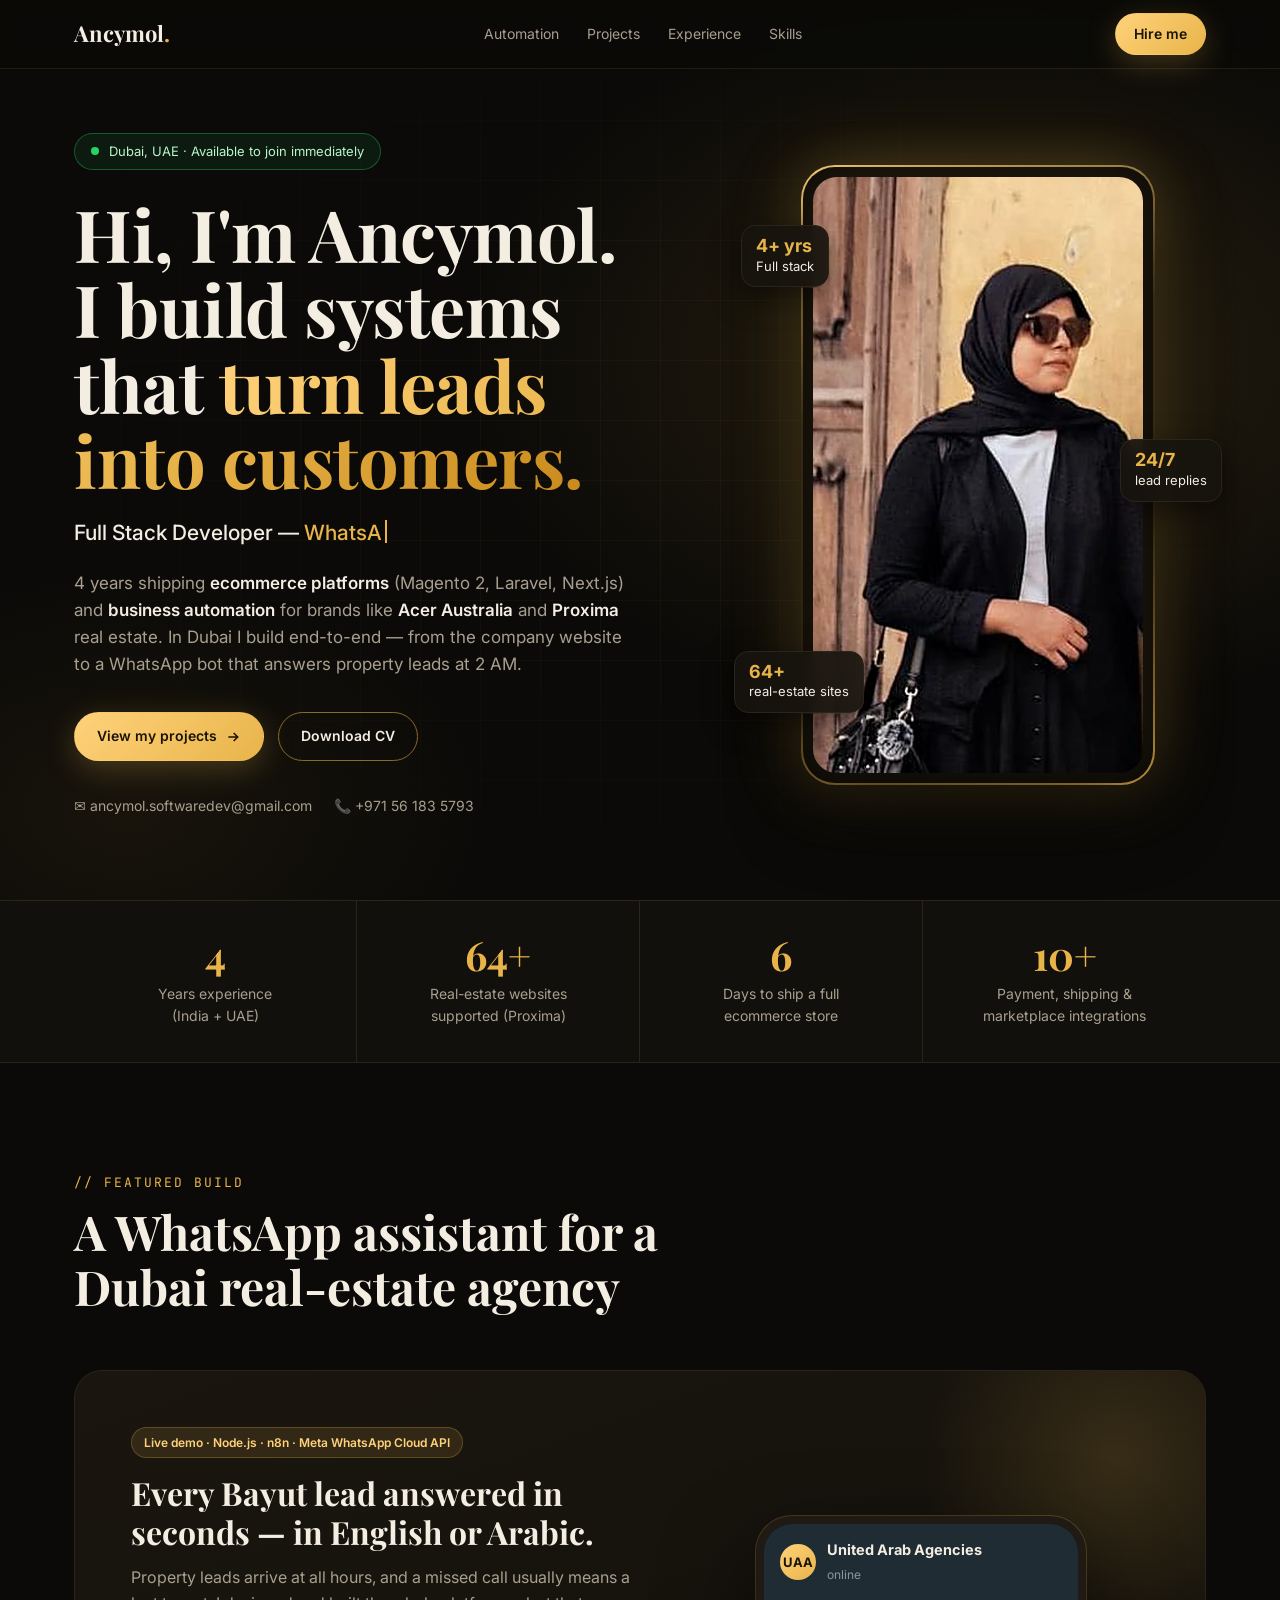
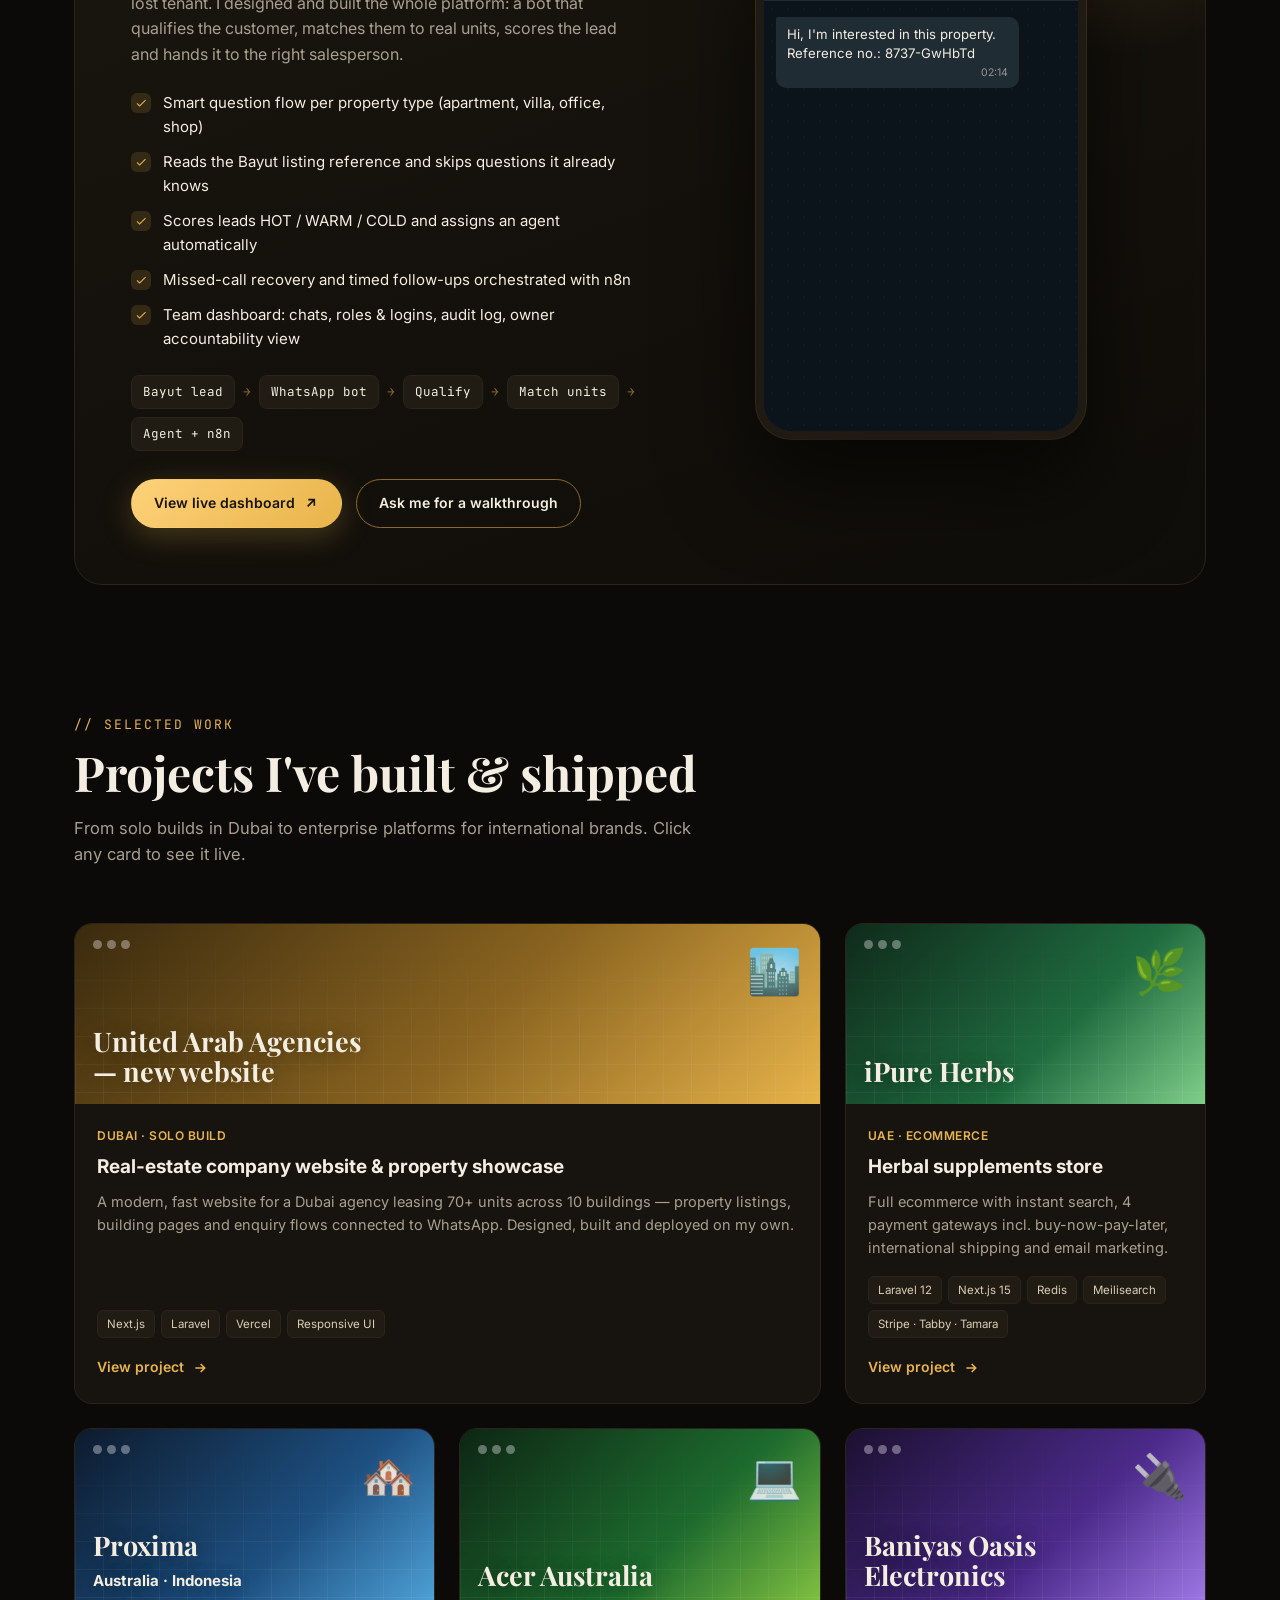
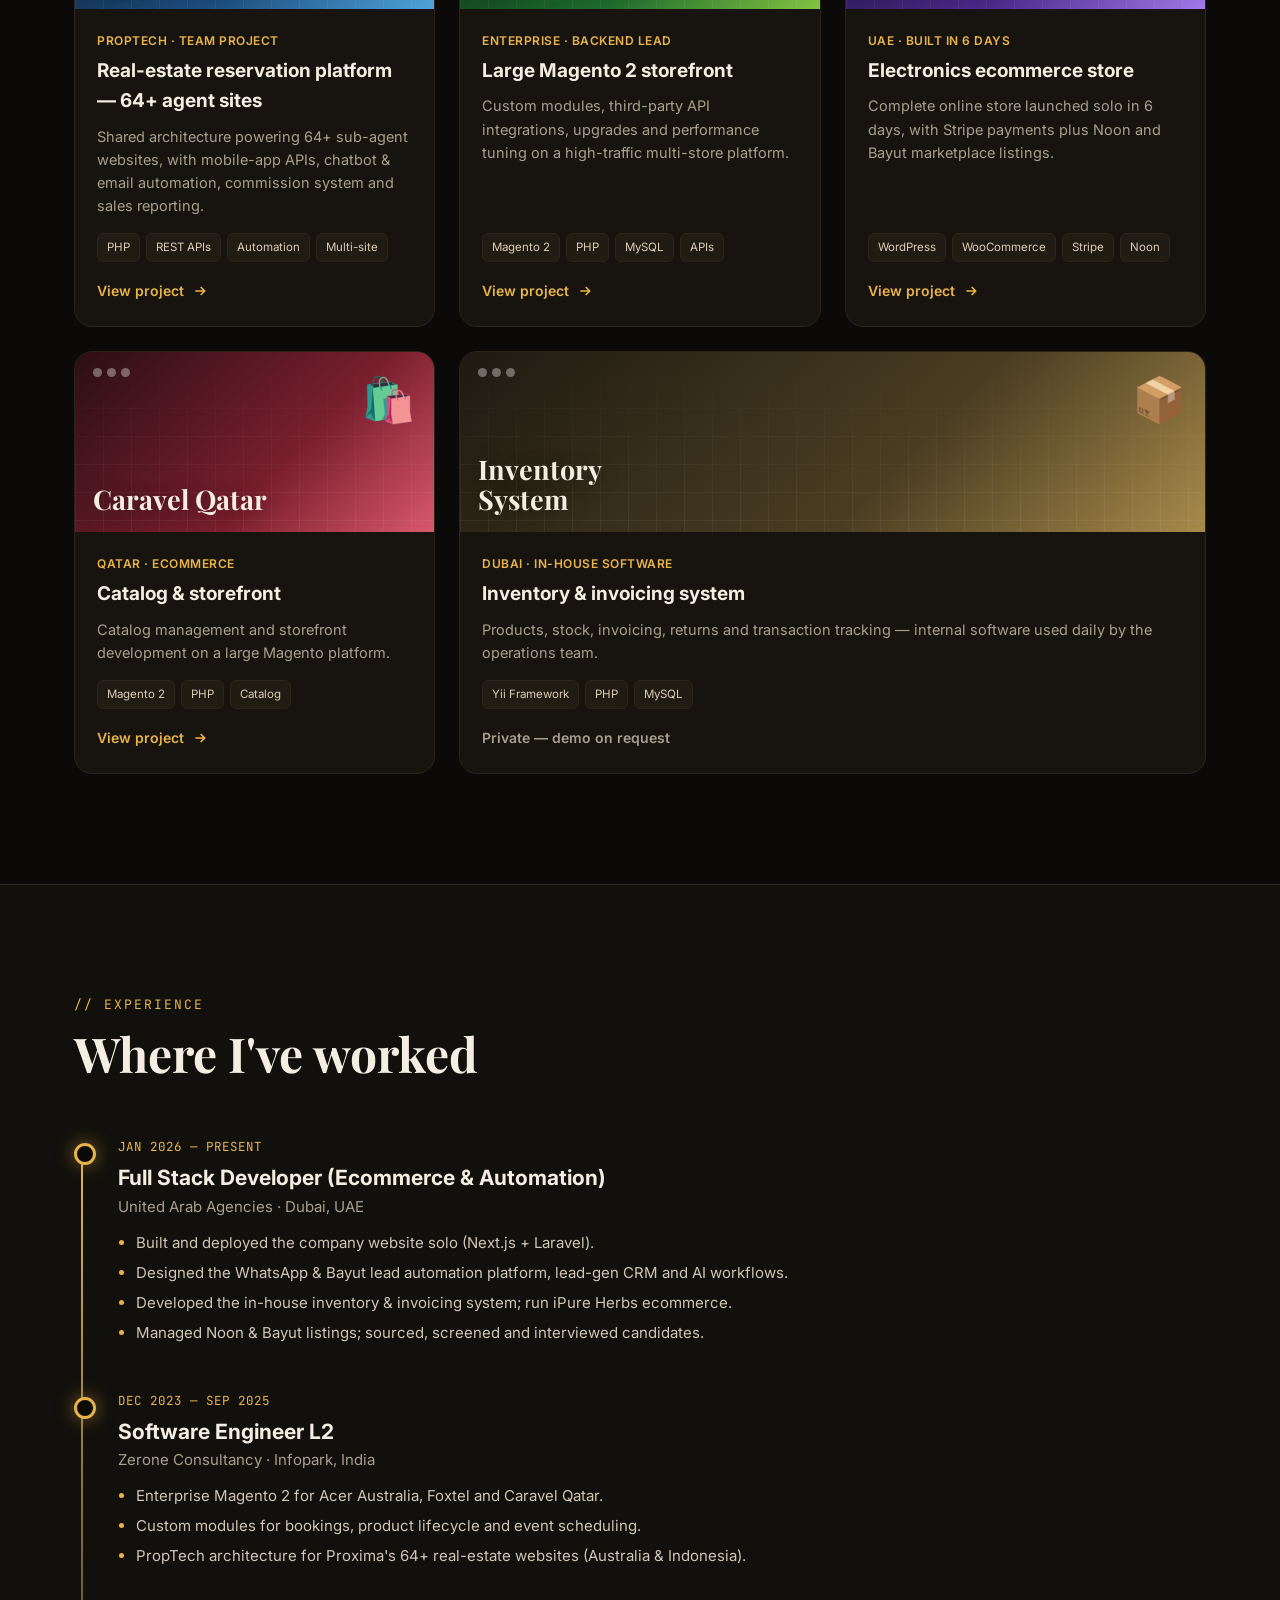
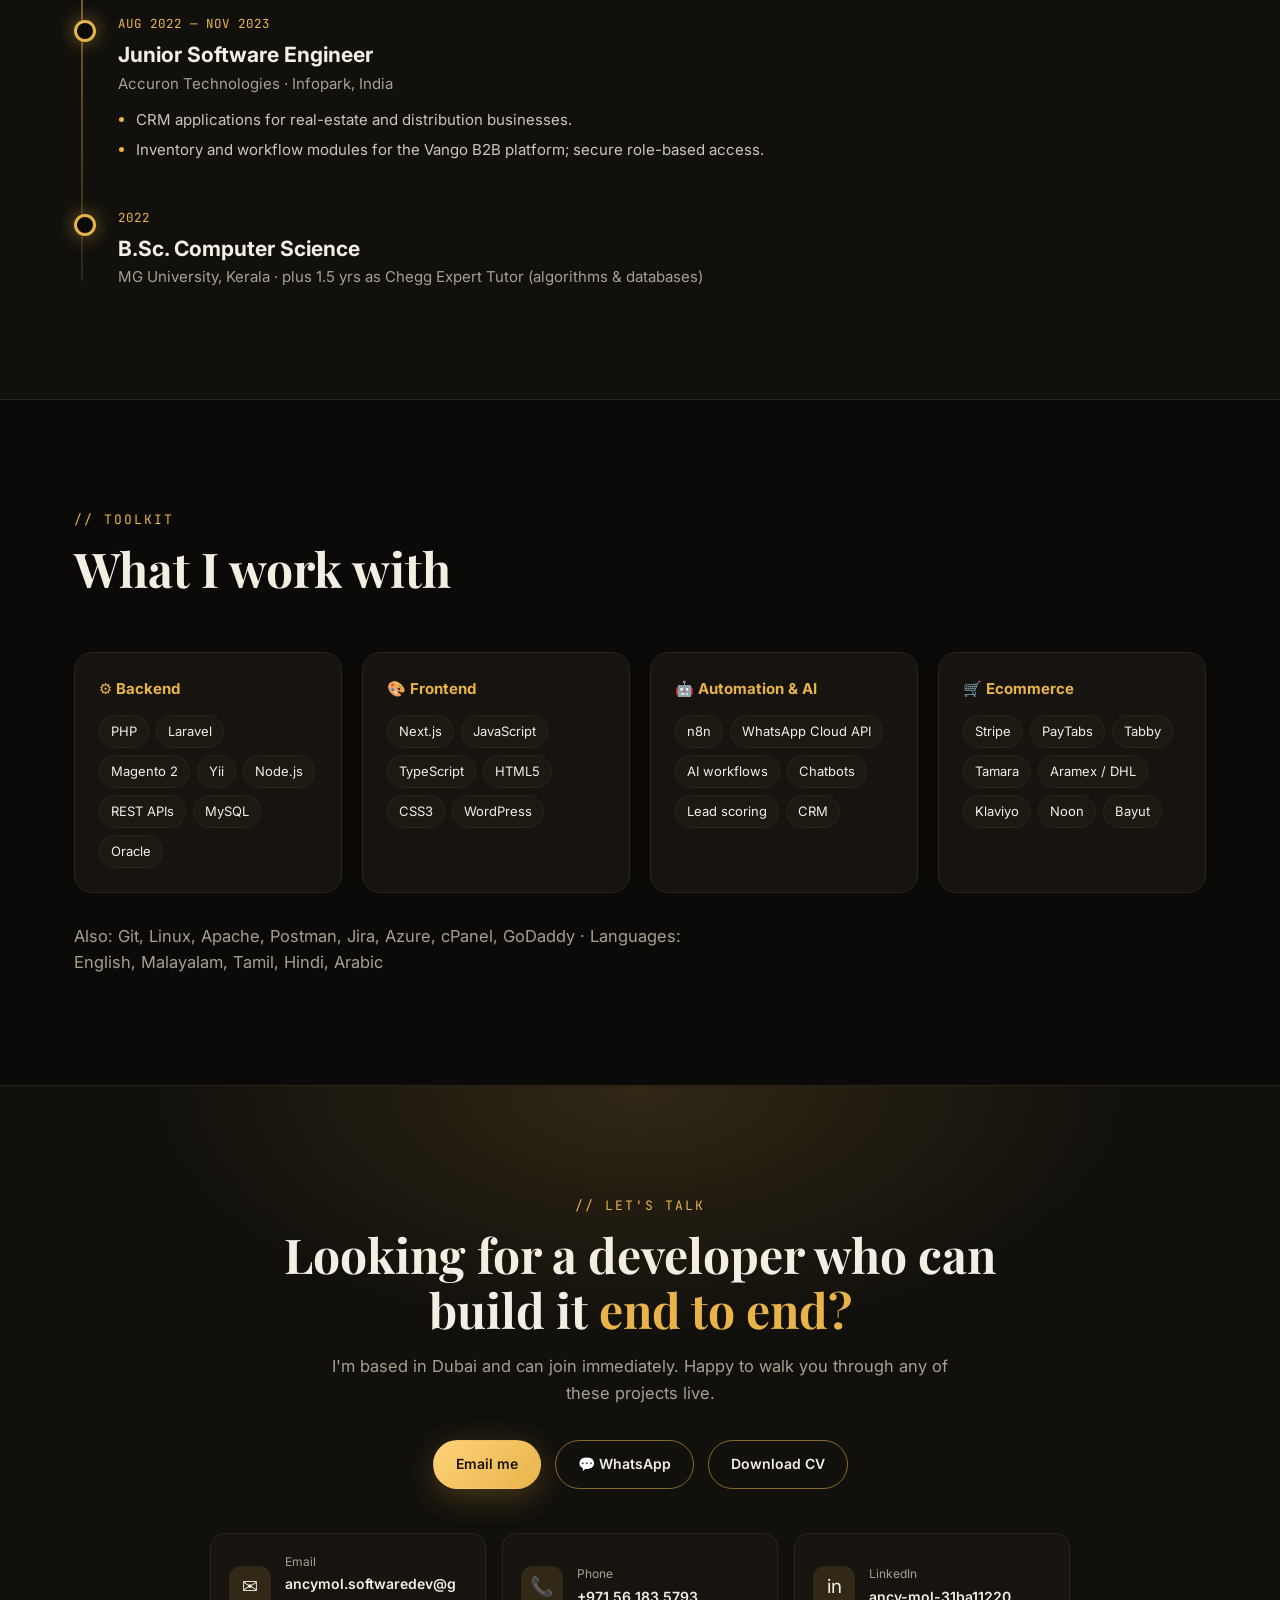
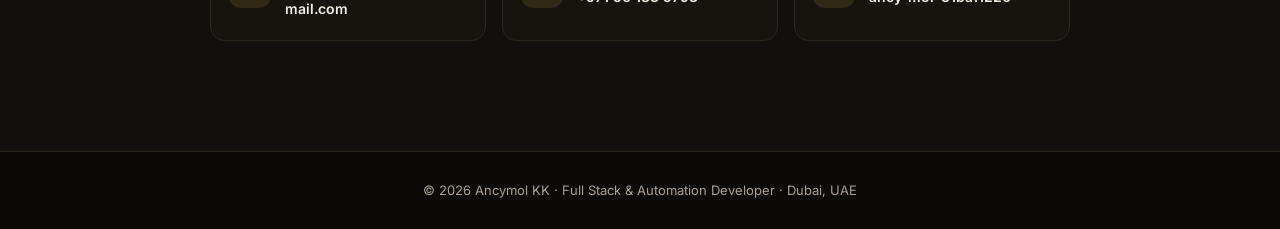
==== commit e5e92e0f: "Use real profile photo (sharpened 2x) in a tall gold frame Co-Authored-By: Claude Opus 5.5 <noreply@" ====
--- a/index.html
+++ b/index.html
@@ -7,8 +7,8 @@
 <meta name="description" content="Ancymol KK — Full Stack Developer in Dubai. Ecommerce (Magento 2, Laravel, Next.js) and AI / WhatsApp automation for real estate and retail. Available to join immediately.">
 <meta property="og:title" content="Ancymol KK — Full Stack & Automation Developer, Dubai">
 <meta property="og:description" content="I build ecommerce platforms and automations that turn leads into customers.">
-<meta property="og:image" content="assets/ancymol.webp">
-<link rel="icon" href="assets/ancymol.webp">
+<meta property="og:image" content="assets/ancymol-photo.webp">
+<link rel="icon" href="assets/ancymol-photo.webp">
 <link rel="preconnect" href="https://fonts.googleapis.com">
 <link rel="preconnect" href="https://fonts.gstatic.com" crossorigin>
 <link href="https://fonts.googleapis.com/css2?family=Playfair+Display:wght@600;700&family=Inter:wght@400;500;600;700&family=JetBrains+Mono:wght@500&display=swap" rel="stylesheet">
@@ -62,16 +62,16 @@
 .meta{display:flex;flex-wrap:wrap;gap:22px;margin-top:34px;color:var(--muted);font-size:14px}
 .meta span{display:flex;align-items:center;gap:7px}
 
-.portrait{position:relative;justify-self:center;width:min(420px,100%);aspect-ratio:1}
-.portrait .ring{position:absolute;inset:-14px;border-radius:50%;background:conic-gradient(from 0deg,var(--gold),transparent 30%,var(--gold2) 50%,transparent 75%,var(--gold));animation:spin 12s linear infinite;filter:blur(.5px)}
-.portrait .ring::after{content:"";position:absolute;inset:3px;border-radius:50%;background:var(--bg)}
+.portrait{position:relative;justify-self:center;width:min(330px,100%);aspect-ratio:266/480}
+.portrait .ring{position:absolute;inset:-12px;border-radius:34px;background:linear-gradient(160deg,var(--gold2),rgba(232,180,74,.15) 35%,rgba(232,180,74,.15) 65%,var(--gold));box-shadow:0 0 70px rgba(232,180,74,.22)}
+.portrait .ring::after{content:"";position:absolute;inset:2px;border-radius:32px;background:var(--bg)}
 @keyframes spin{to{transform:rotate(360deg)}}
-.portrait img{position:relative;width:100%;height:100%;object-fit:cover;border-radius:50%;box-shadow:0 30px 80px rgba(0,0,0,.6),0 0 60px rgba(232,180,74,.18)}
+.portrait img{position:relative;width:100%;height:100%;object-fit:cover;object-position:center top;border-radius:24px;box-shadow:0 30px 80px rgba(0,0,0,.6),0 0 60px rgba(232,180,74,.18)}
 .chip{position:absolute;background:rgba(23,20,15,.92);border:1px solid var(--line);backdrop-filter:blur(8px);border-radius:14px;padding:10px 14px;font-size:13px;box-shadow:0 10px 30px rgba(0,0,0,.5);animation:float 5s ease-in-out infinite;white-space:nowrap}
 .chip b{display:block;color:var(--gold);font-size:18px;line-height:1.1}
-.chip.c1{top:6%;left:-12%}
-.chip.c2{bottom:12%;left:-16%;animation-delay:1.2s}
-.chip.c3{top:42%;right:-14%;animation-delay:2.4s}
+.chip.c1{top:8%;left:-22%}
+.chip.c2{bottom:10%;left:-24%;animation-delay:1.2s}
+.chip.c3{top:44%;right:-24%;animation-delay:2.4s}
 @keyframes float{50%{transform:translateY(-10px)}}
 
 /* stats */
@@ -182,7 +182,7 @@
 /* responsive */
 @media (max-width:980px){
   .hero-grid,.spot{grid-template-columns:1fr}
-  .portrait{order:-1;width:min(300px,78vw);margin-top:10px}
+  .portrait{order:-1;width:min(250px,64vw);margin-top:14px}
   .chip.c1{left:-6%}.chip.c2{left:-8%}.chip.c3{right:-6%}
   .grid{grid-template-columns:1fr 1fr}
   .card.wide{grid-column:span 2}
@@ -242,7 +242,7 @@
     </div>
     <div class="portrait">
       <div class="ring"></div>
-      <img src="assets/ancymol.webp" alt="Ancymol KK, Full Stack Developer" width="420" height="420">
+      <img src="assets/ancymol-photo.webp" alt="Ancymol KK, Full Stack Developer" width="532" height="960">
       <div class="chip c1"><b>4+ yrs</b>Full stack</div>
       <div class="chip c2"><b>64+</b>real-estate sites</div>
       <div class="chip c3"><b>24/7</b>lead replies</div>
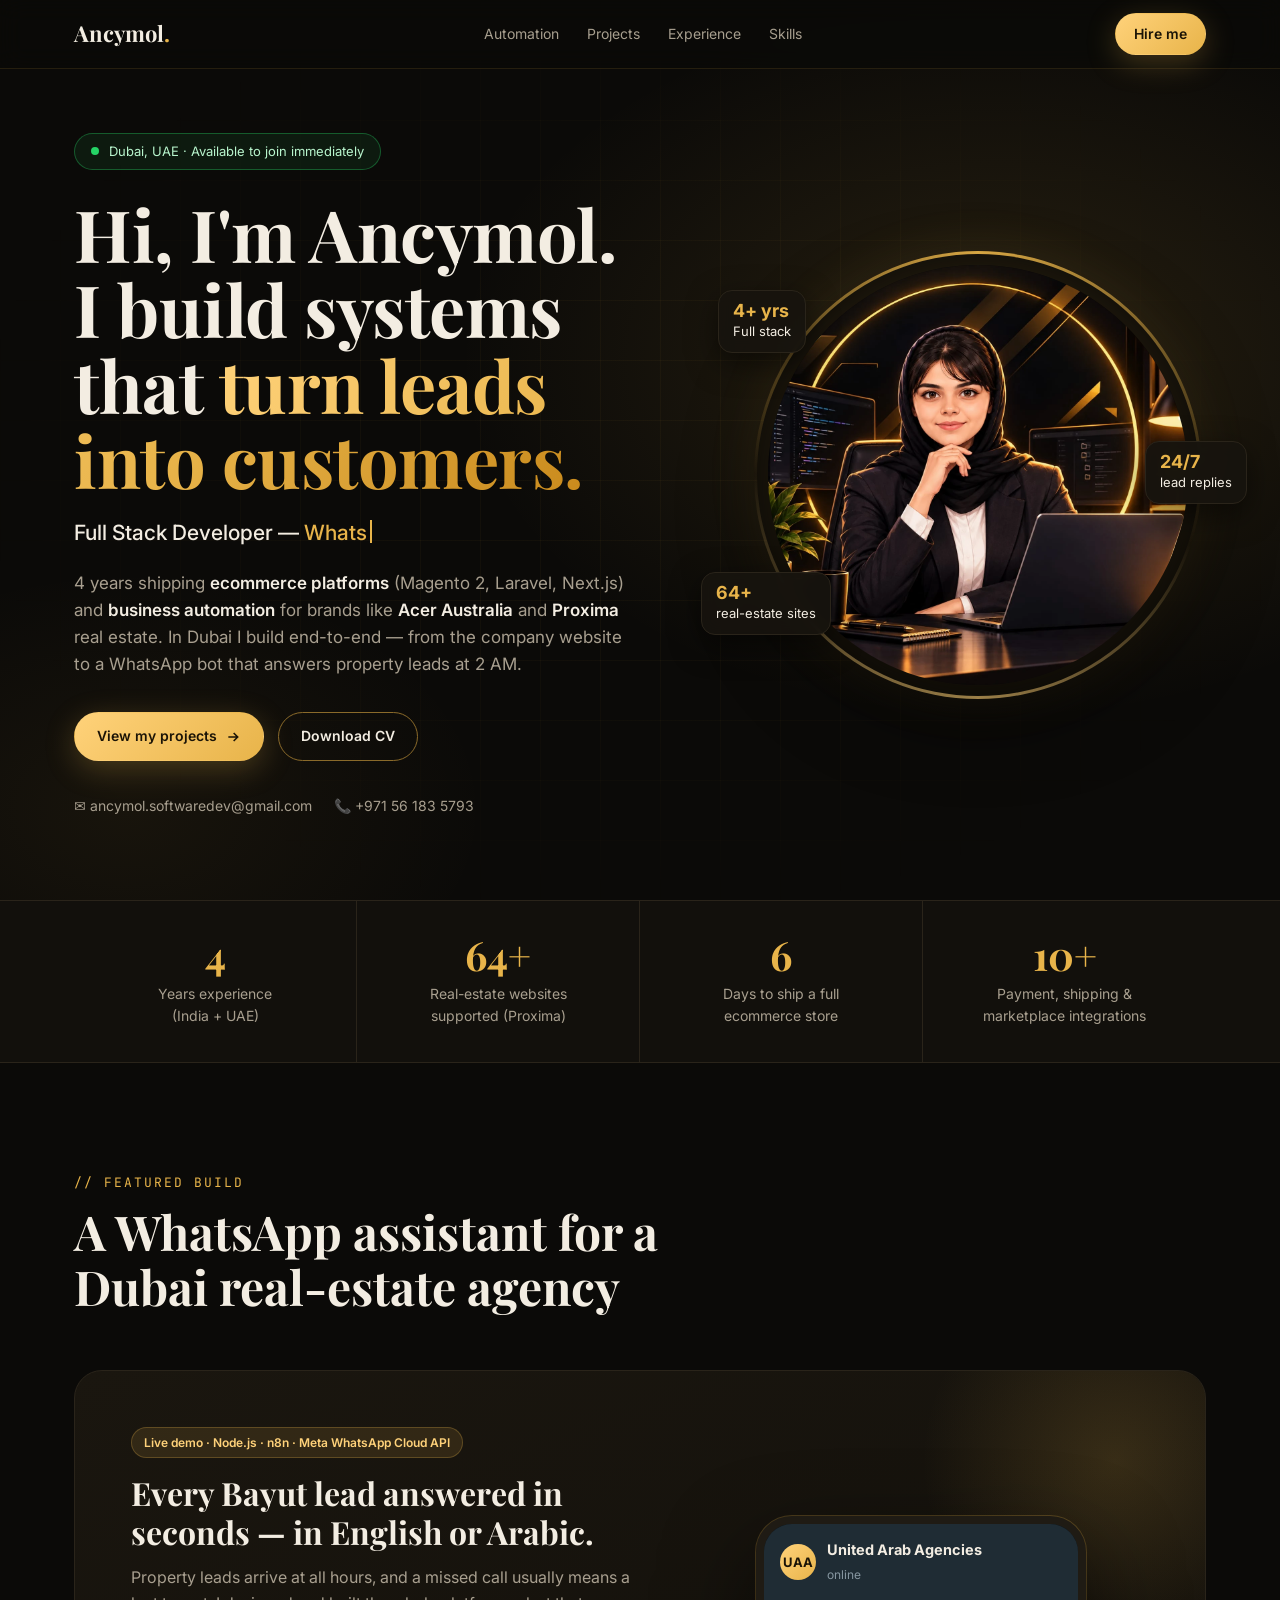
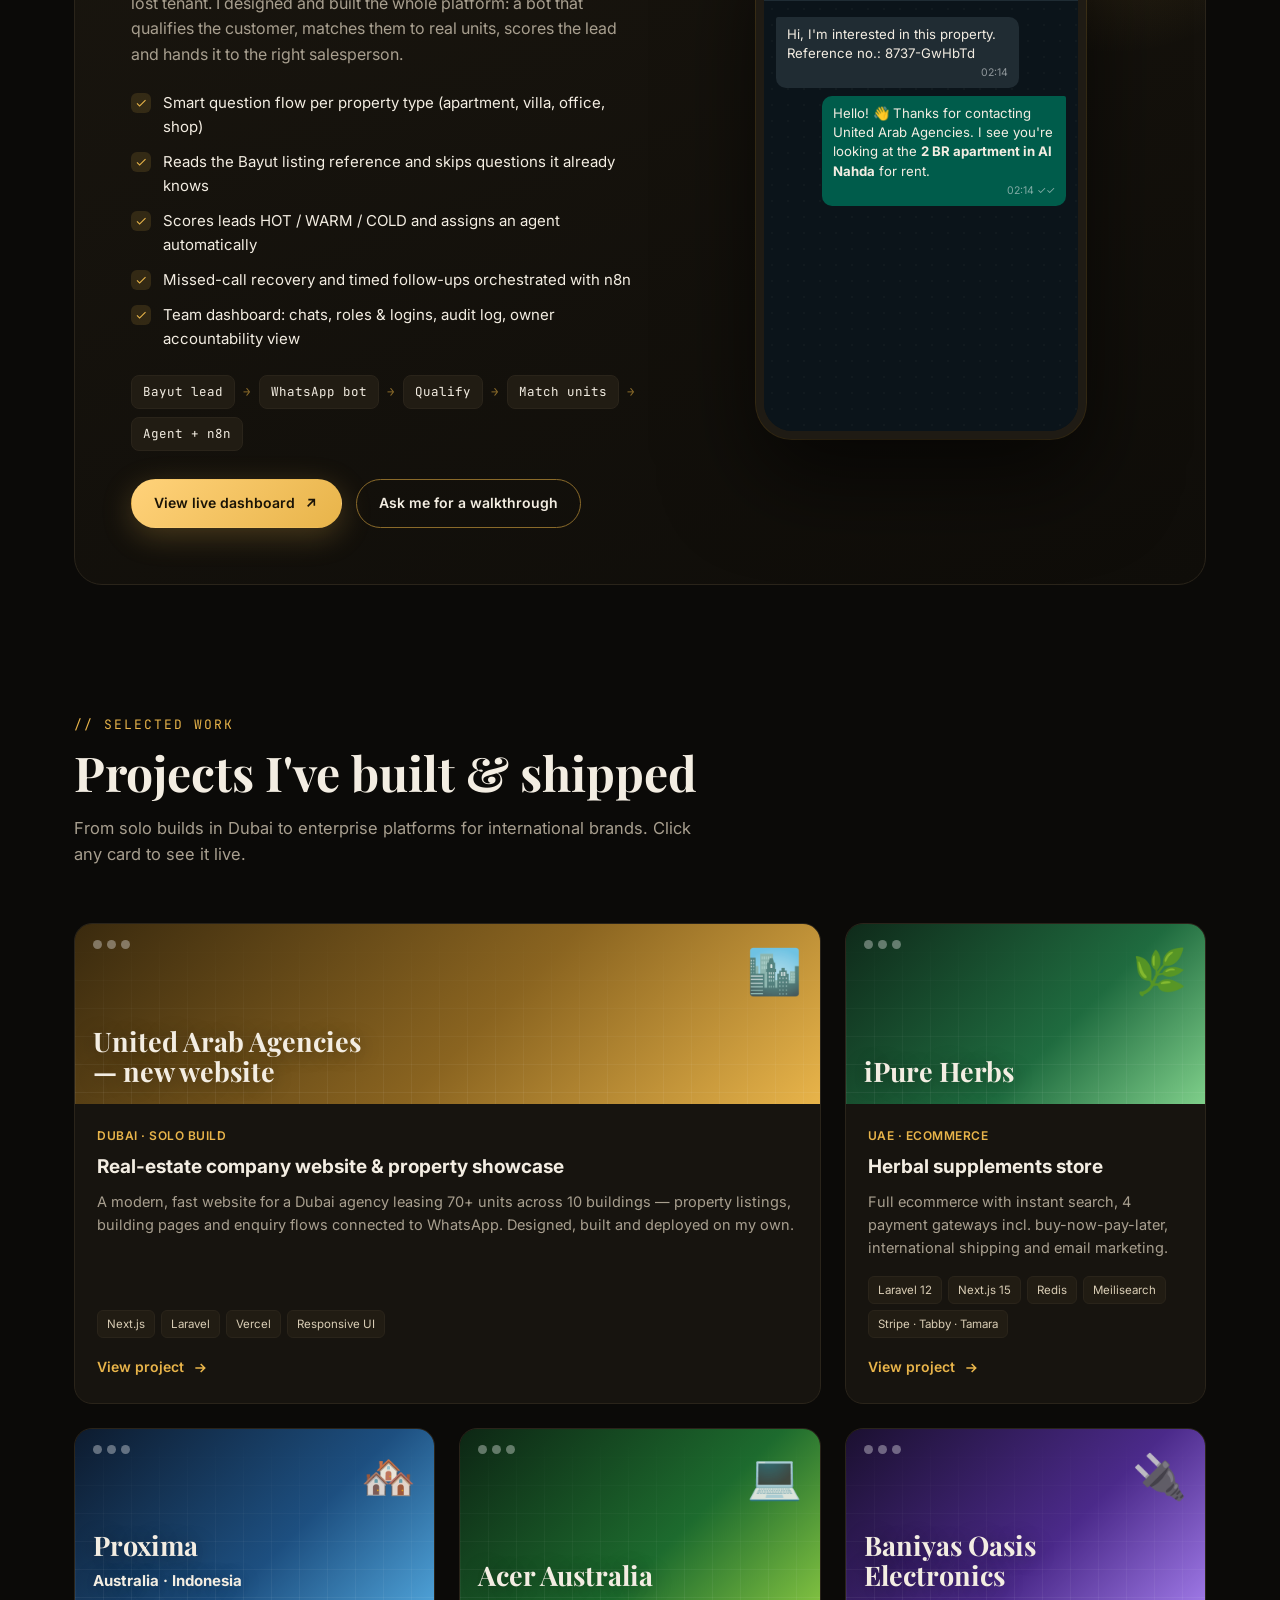
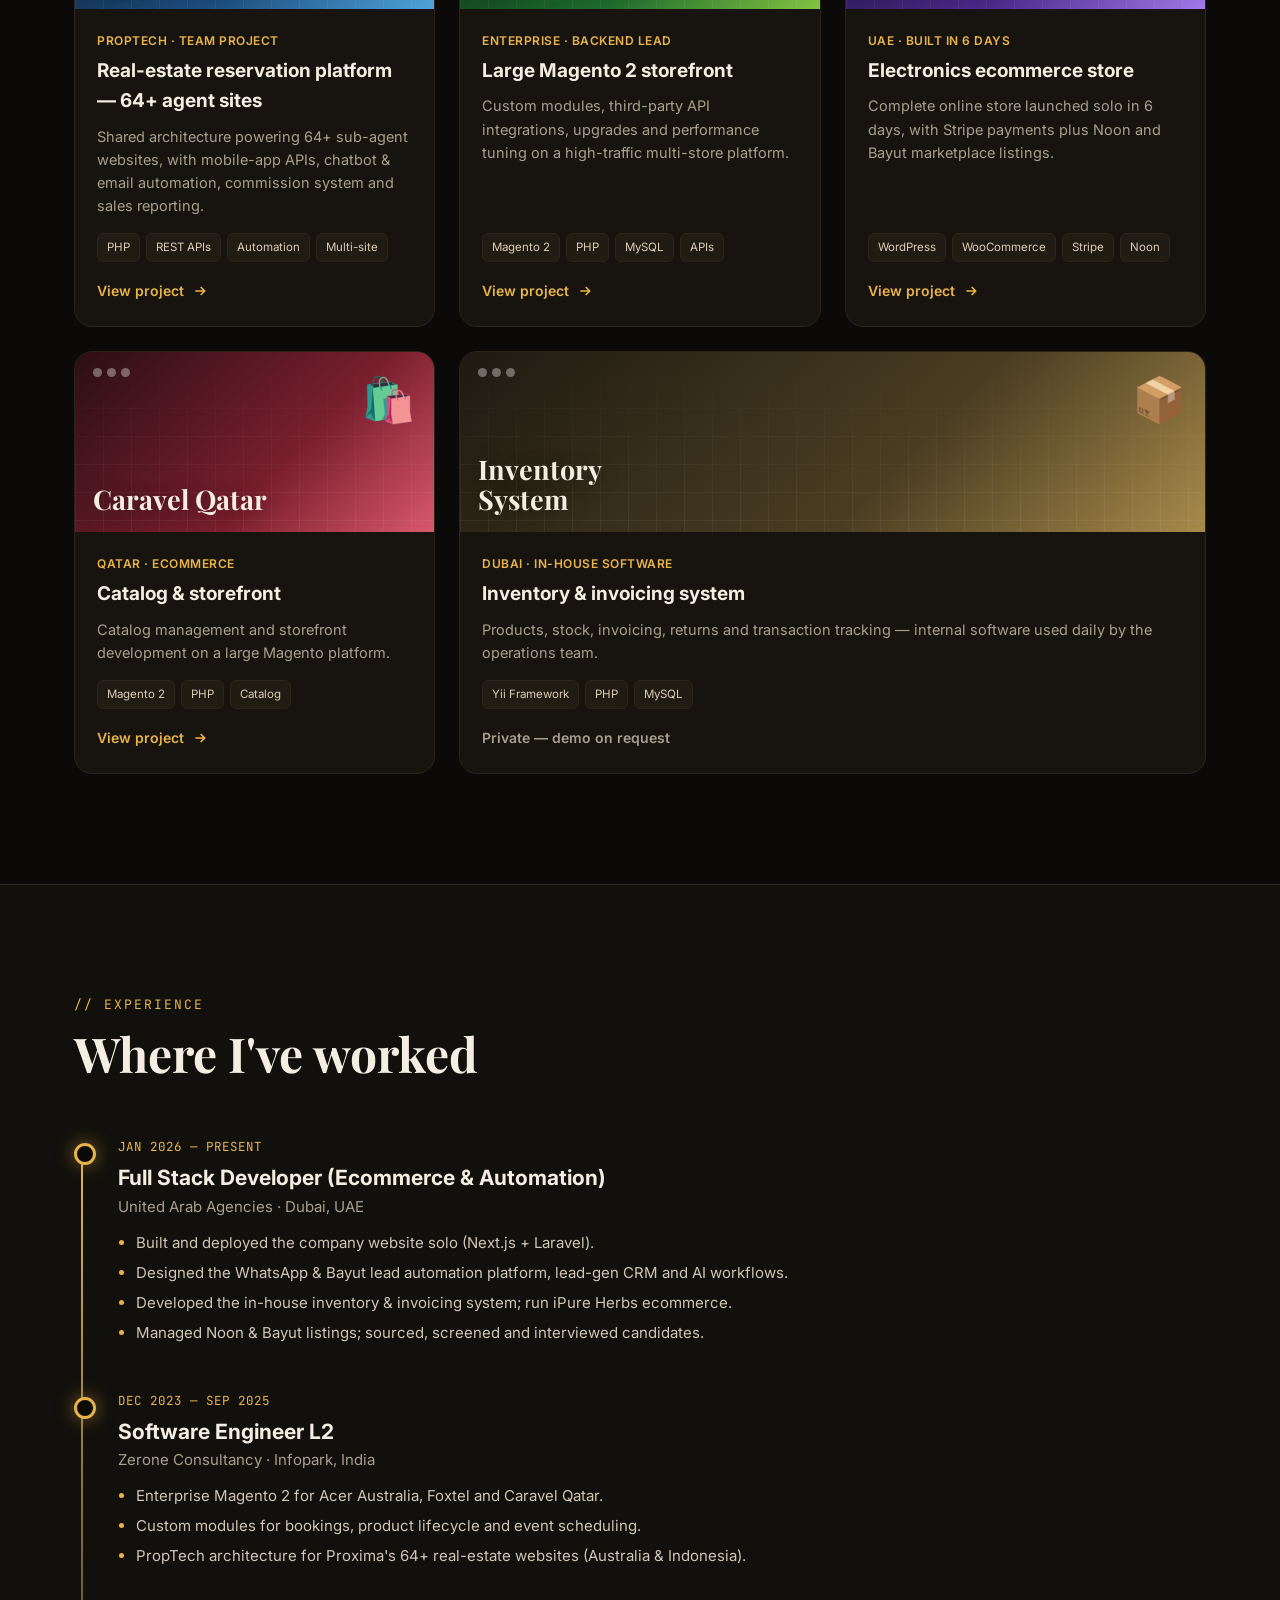
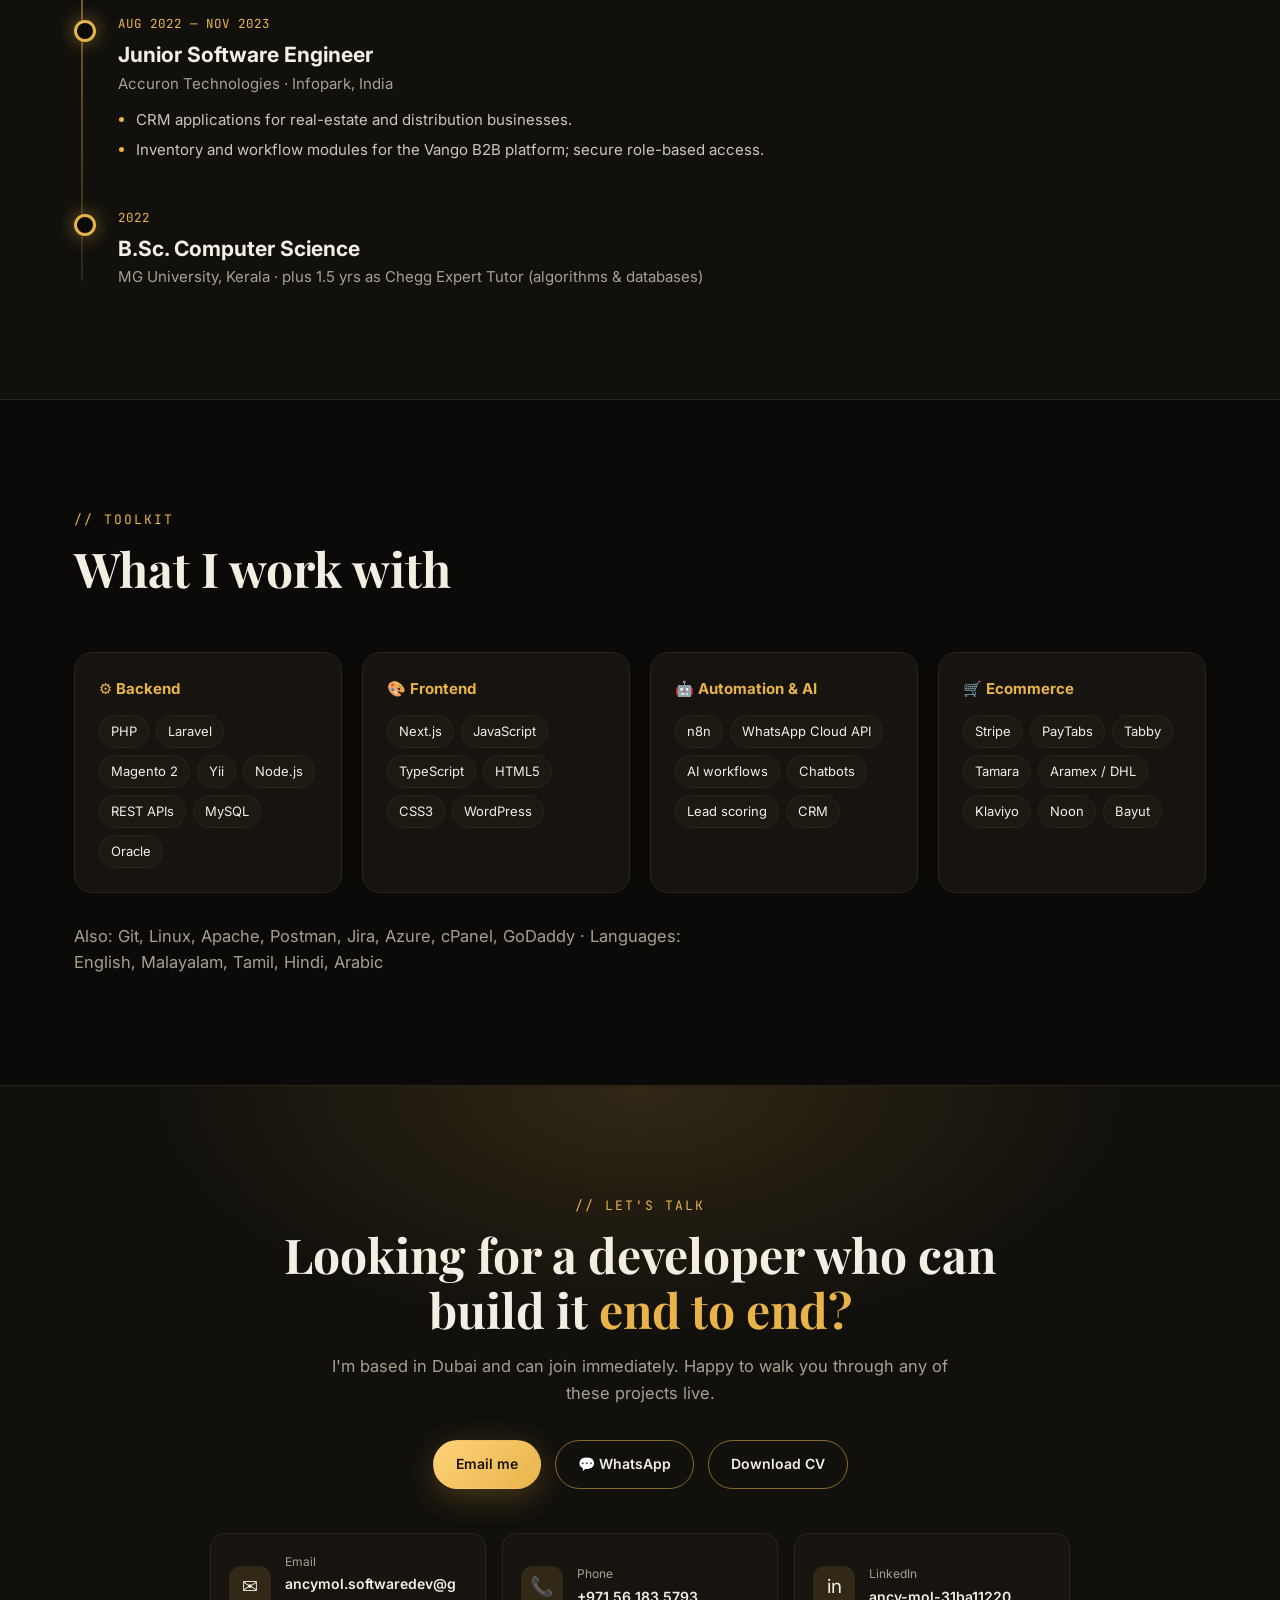
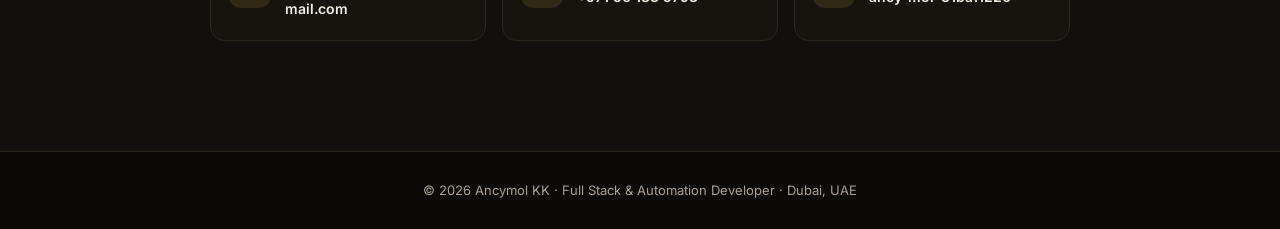
==== commit 63fd6dac: "Restore original profile picture and circular frame Co-Authored-By: Claude Opus 5.5 <noreply@anthrop" ====
--- a/index.html
+++ b/index.html
@@ -7,8 +7,8 @@
 <meta name="description" content="Ancymol KK — Full Stack Developer in Dubai. Ecommerce (Magento 2, Laravel, Next.js) and AI / WhatsApp automation for real estate and retail. Available to join immediately.">
 <meta property="og:title" content="Ancymol KK — Full Stack & Automation Developer, Dubai">
 <meta property="og:description" content="I build ecommerce platforms and automations that turn leads into customers.">
-<meta property="og:image" content="assets/ancymol-photo.webp">
-<link rel="icon" href="assets/ancymol-photo.webp">
+<meta property="og:image" content="assets/ancymol.webp">
+<link rel="icon" href="assets/ancymol.webp">
 <link rel="preconnect" href="https://fonts.googleapis.com">
 <link rel="preconnect" href="https://fonts.gstatic.com" crossorigin>
 <link href="https://fonts.googleapis.com/css2?family=Playfair+Display:wght@600;700&family=Inter:wght@400;500;600;700&family=JetBrains+Mono:wght@500&display=swap" rel="stylesheet">
@@ -62,16 +62,16 @@
 .meta{display:flex;flex-wrap:wrap;gap:22px;margin-top:34px;color:var(--muted);font-size:14px}
 .meta span{display:flex;align-items:center;gap:7px}
 
-.portrait{position:relative;justify-self:center;width:min(330px,100%);aspect-ratio:266/480}
-.portrait .ring{position:absolute;inset:-12px;border-radius:34px;background:linear-gradient(160deg,var(--gold2),rgba(232,180,74,.15) 35%,rgba(232,180,74,.15) 65%,var(--gold));box-shadow:0 0 70px rgba(232,180,74,.22)}
-.portrait .ring::after{content:"";position:absolute;inset:2px;border-radius:32px;background:var(--bg)}
+.portrait{position:relative;justify-self:center;width:min(420px,100%);aspect-ratio:1}
+.portrait .ring{position:absolute;inset:-14px;border-radius:50%;background:conic-gradient(from 0deg,var(--gold),transparent 30%,var(--gold2) 50%,transparent 75%,var(--gold));animation:spin 12s linear infinite;filter:blur(.5px)}
+.portrait .ring::after{content:"";position:absolute;inset:3px;border-radius:50%;background:var(--bg)}
 @keyframes spin{to{transform:rotate(360deg)}}
-.portrait img{position:relative;width:100%;height:100%;object-fit:cover;object-position:center top;border-radius:24px;box-shadow:0 30px 80px rgba(0,0,0,.6),0 0 60px rgba(232,180,74,.18)}
+.portrait img{position:relative;width:100%;height:100%;object-fit:cover;border-radius:50%;box-shadow:0 30px 80px rgba(0,0,0,.6),0 0 60px rgba(232,180,74,.18)}
 .chip{position:absolute;background:rgba(23,20,15,.92);border:1px solid var(--line);backdrop-filter:blur(8px);border-radius:14px;padding:10px 14px;font-size:13px;box-shadow:0 10px 30px rgba(0,0,0,.5);animation:float 5s ease-in-out infinite;white-space:nowrap}
 .chip b{display:block;color:var(--gold);font-size:18px;line-height:1.1}
-.chip.c1{top:8%;left:-22%}
-.chip.c2{bottom:10%;left:-24%;animation-delay:1.2s}
-.chip.c3{top:44%;right:-24%;animation-delay:2.4s}
+.chip.c1{top:6%;left:-12%}
+.chip.c2{bottom:12%;left:-16%;animation-delay:1.2s}
+.chip.c3{top:42%;right:-14%;animation-delay:2.4s}
 @keyframes float{50%{transform:translateY(-10px)}}
 
 /* stats */
@@ -182,7 +182,7 @@
 /* responsive */
 @media (max-width:980px){
   .hero-grid,.spot{grid-template-columns:1fr}
-  .portrait{order:-1;width:min(250px,64vw);margin-top:14px}
+  .portrait{order:-1;width:min(300px,78vw);margin-top:10px}
   .chip.c1{left:-6%}.chip.c2{left:-8%}.chip.c3{right:-6%}
   .grid{grid-template-columns:1fr 1fr}
   .card.wide{grid-column:span 2}
@@ -242,7 +242,7 @@
     </div>
     <div class="portrait">
       <div class="ring"></div>
-      <img src="assets/ancymol-photo.webp" alt="Ancymol KK, Full Stack Developer" width="532" height="960">
+      <img src="assets/ancymol.webp" alt="Ancymol KK, Full Stack Developer" width="420" height="420">
       <div class="chip c1"><b>4+ yrs</b>Full stack</div>
       <div class="chip c2"><b>64+</b>real-estate sites</div>
       <div class="chip c3"><b>24/7</b>lead replies</div>
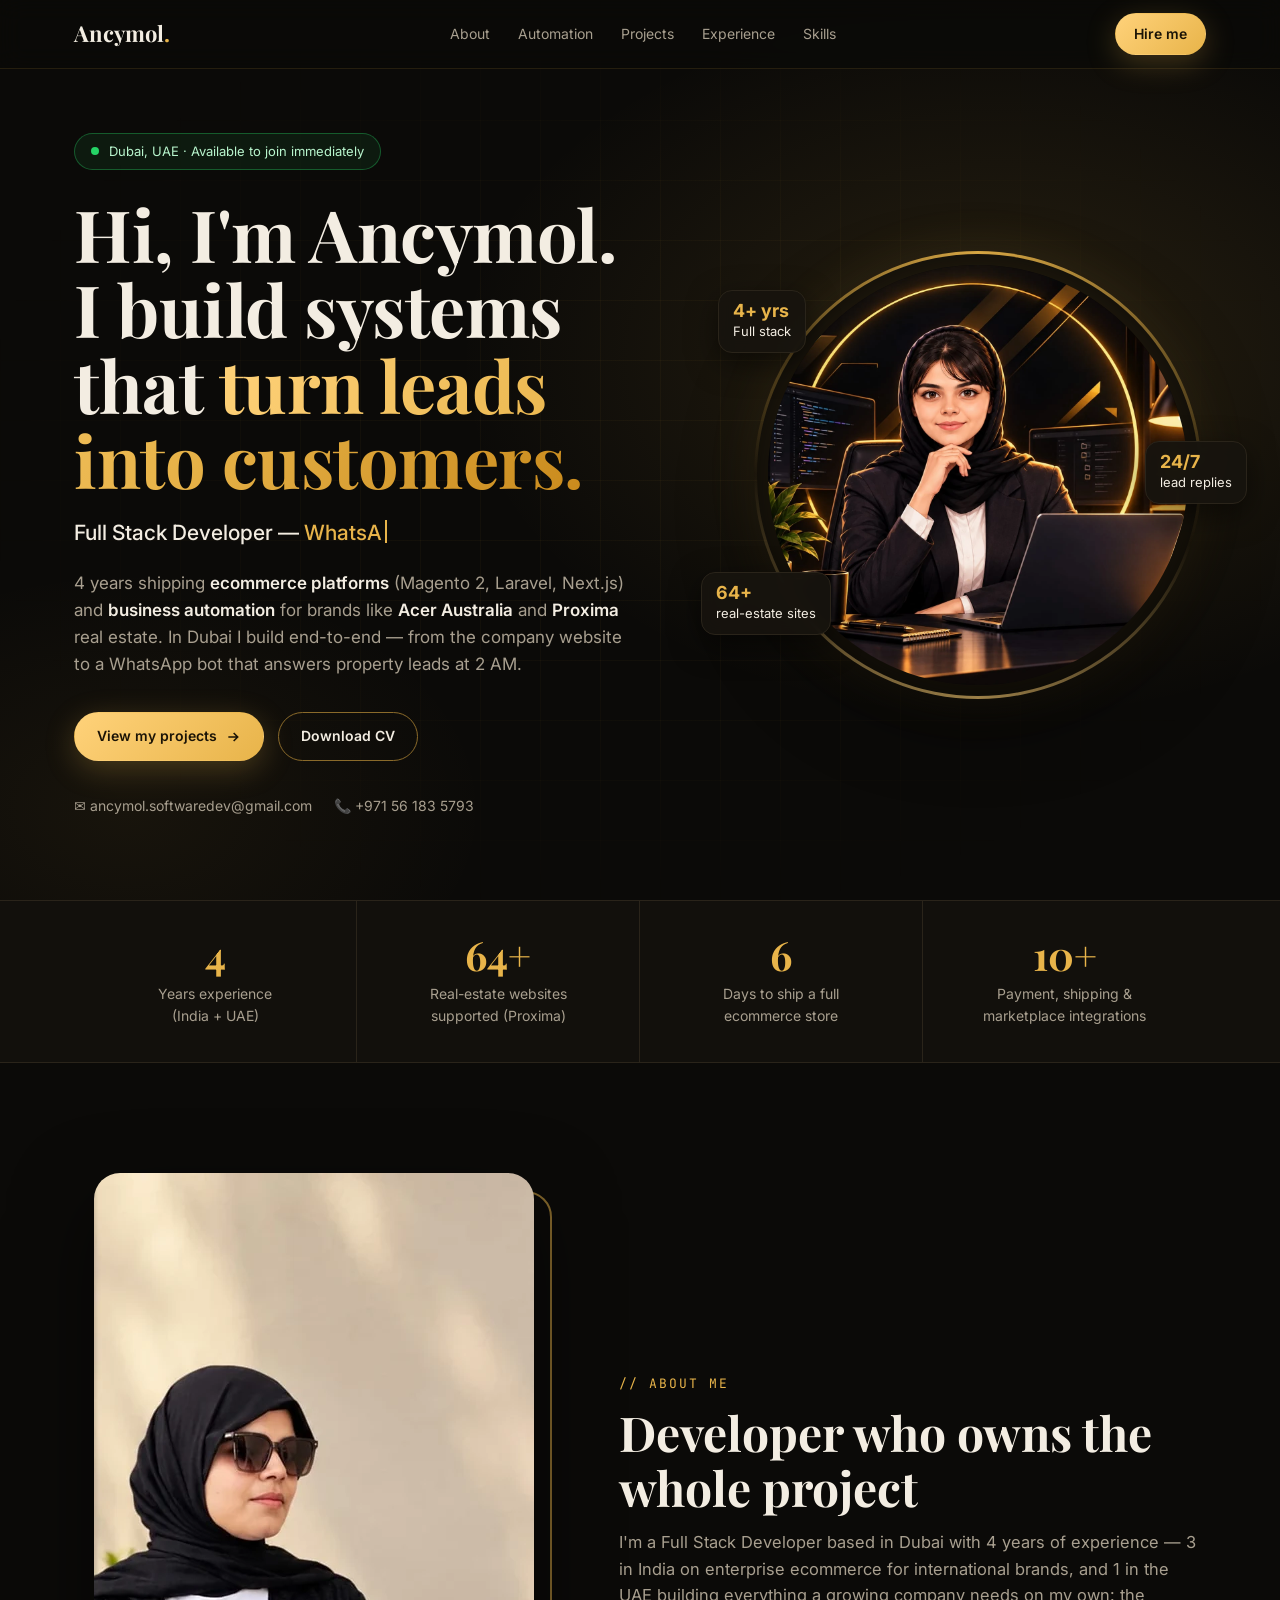
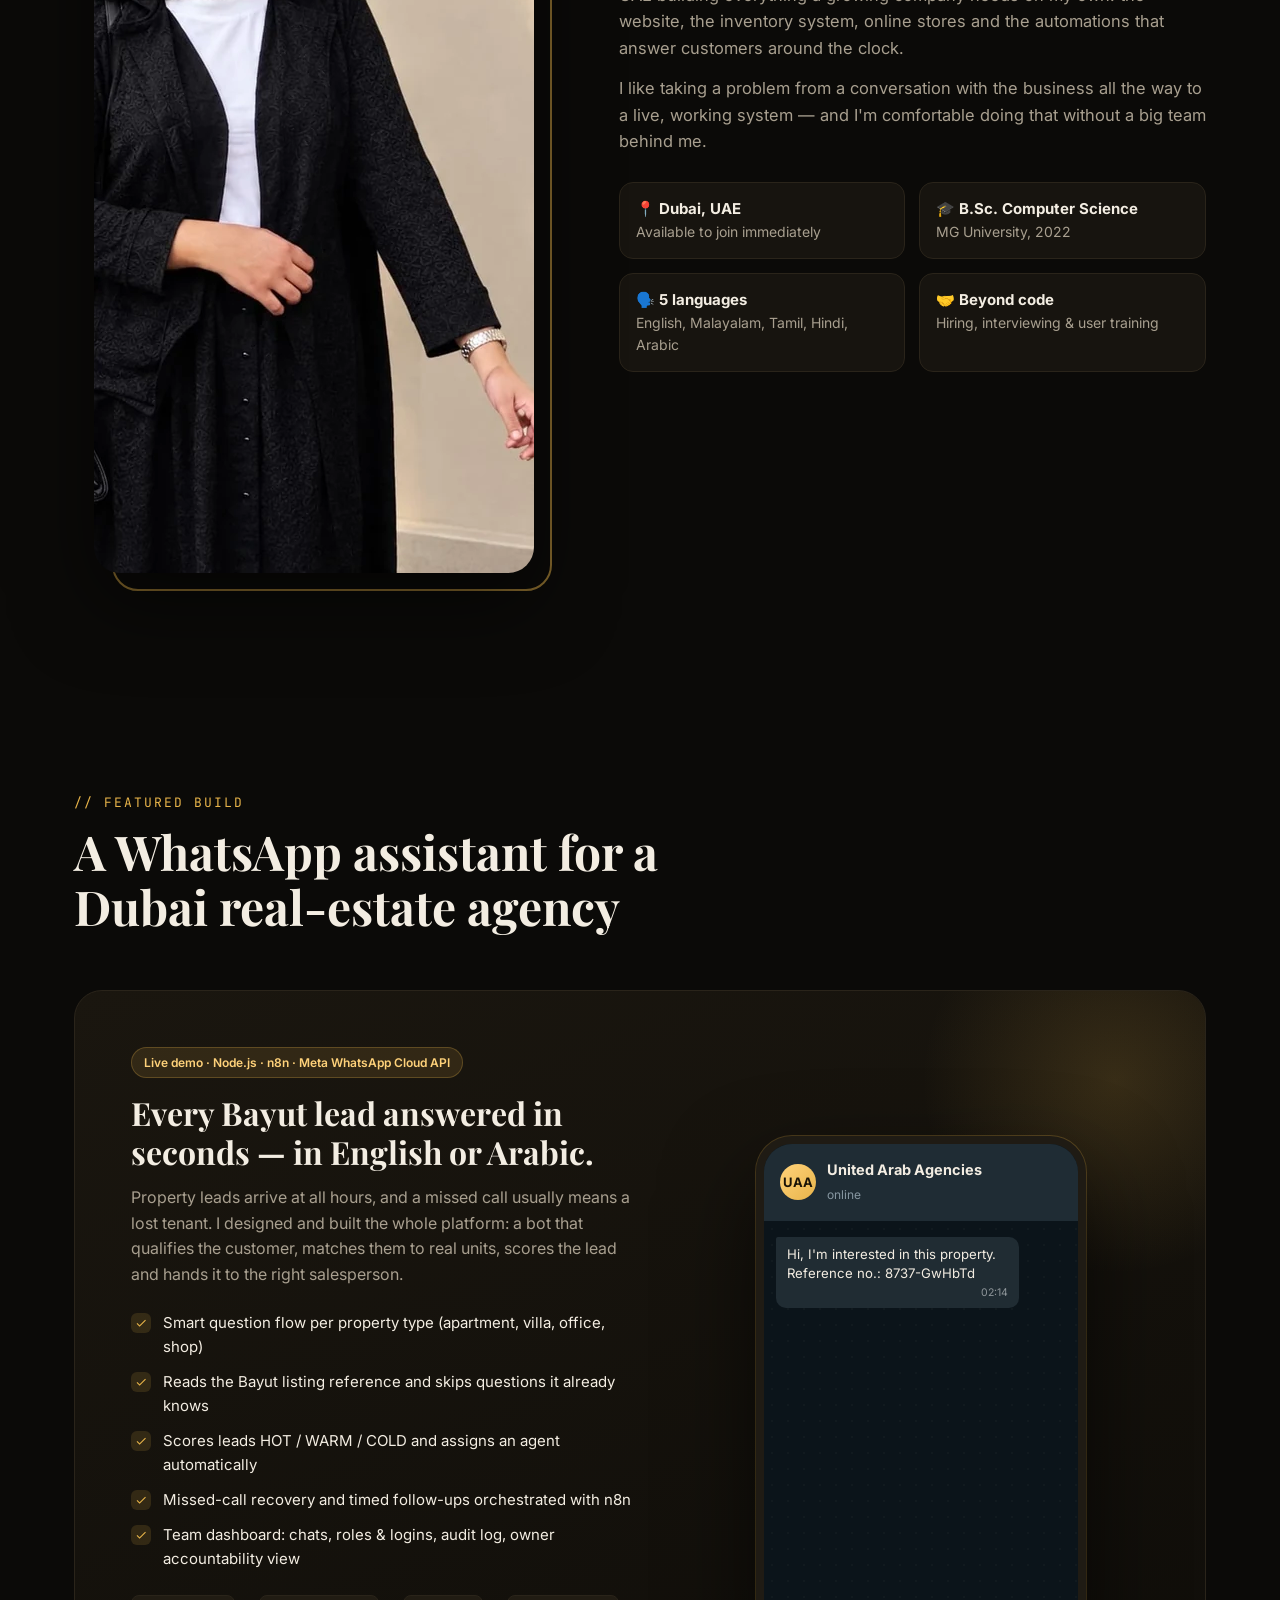
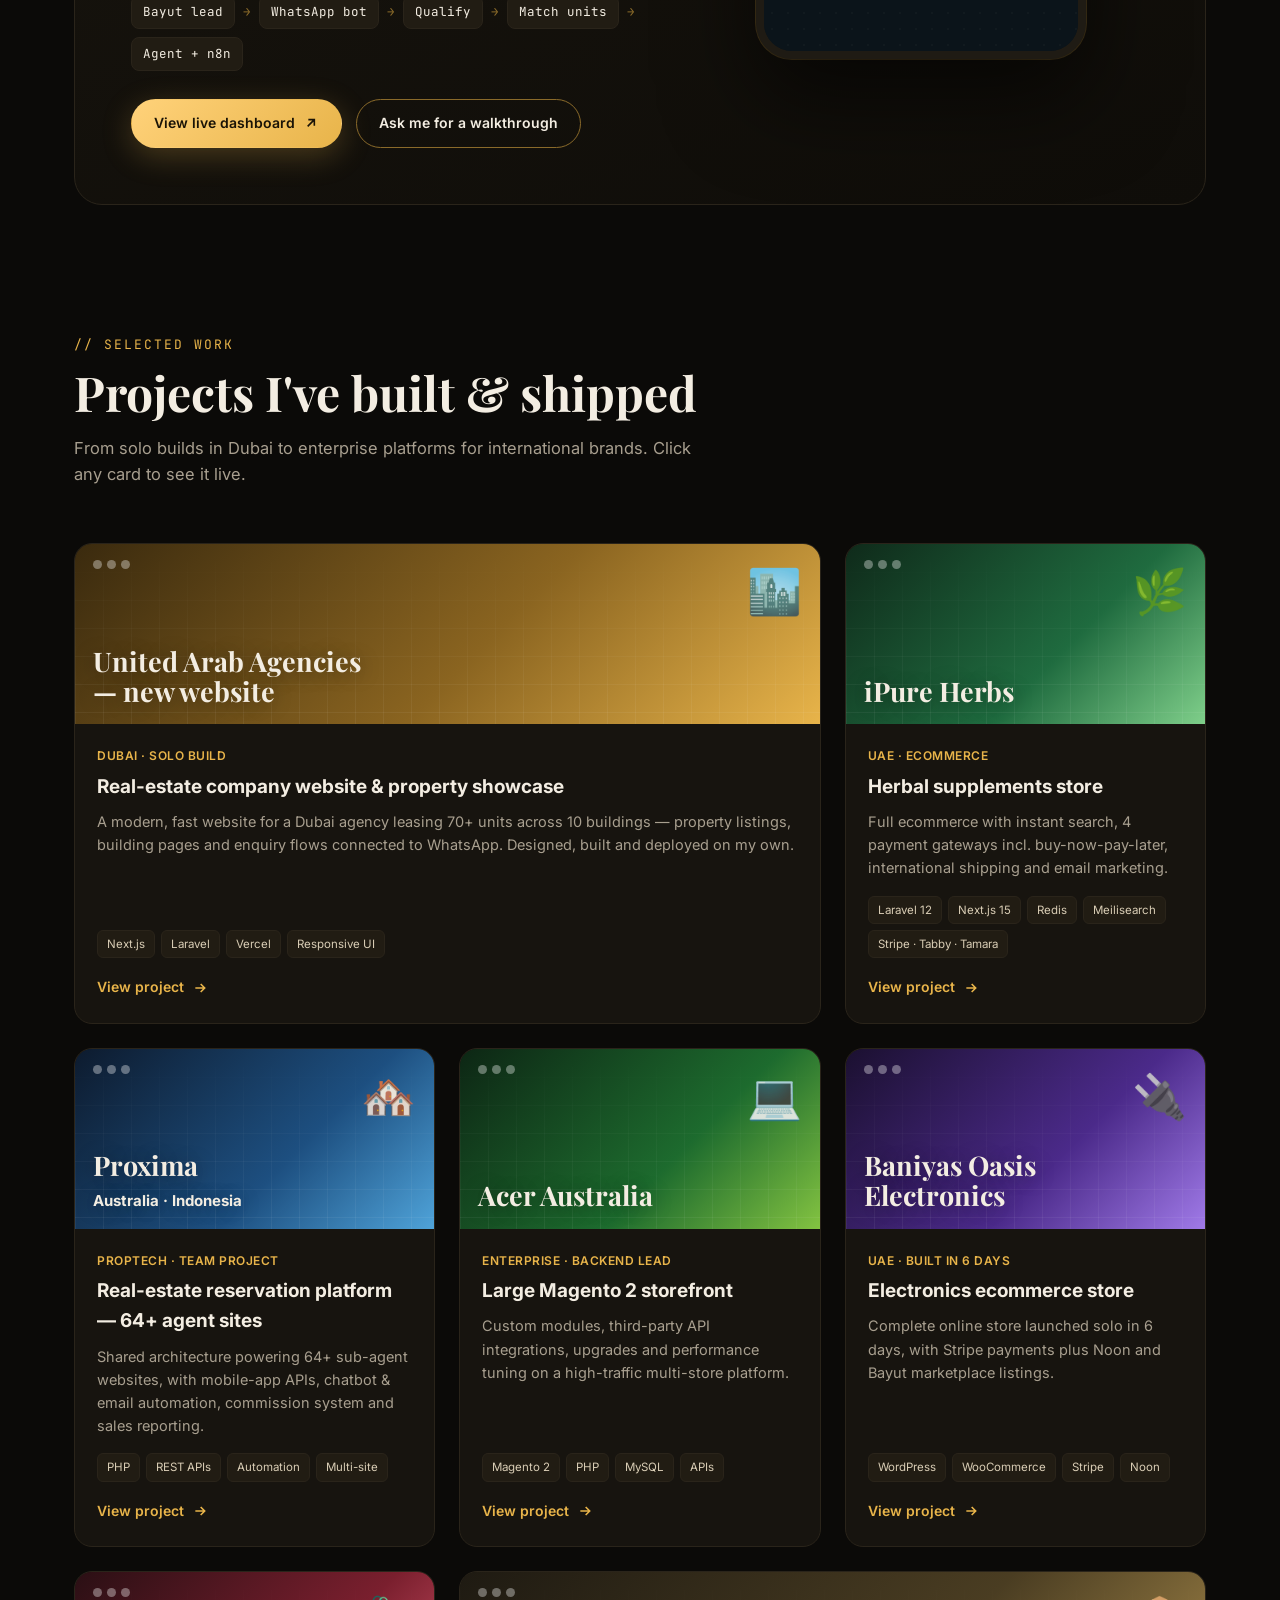
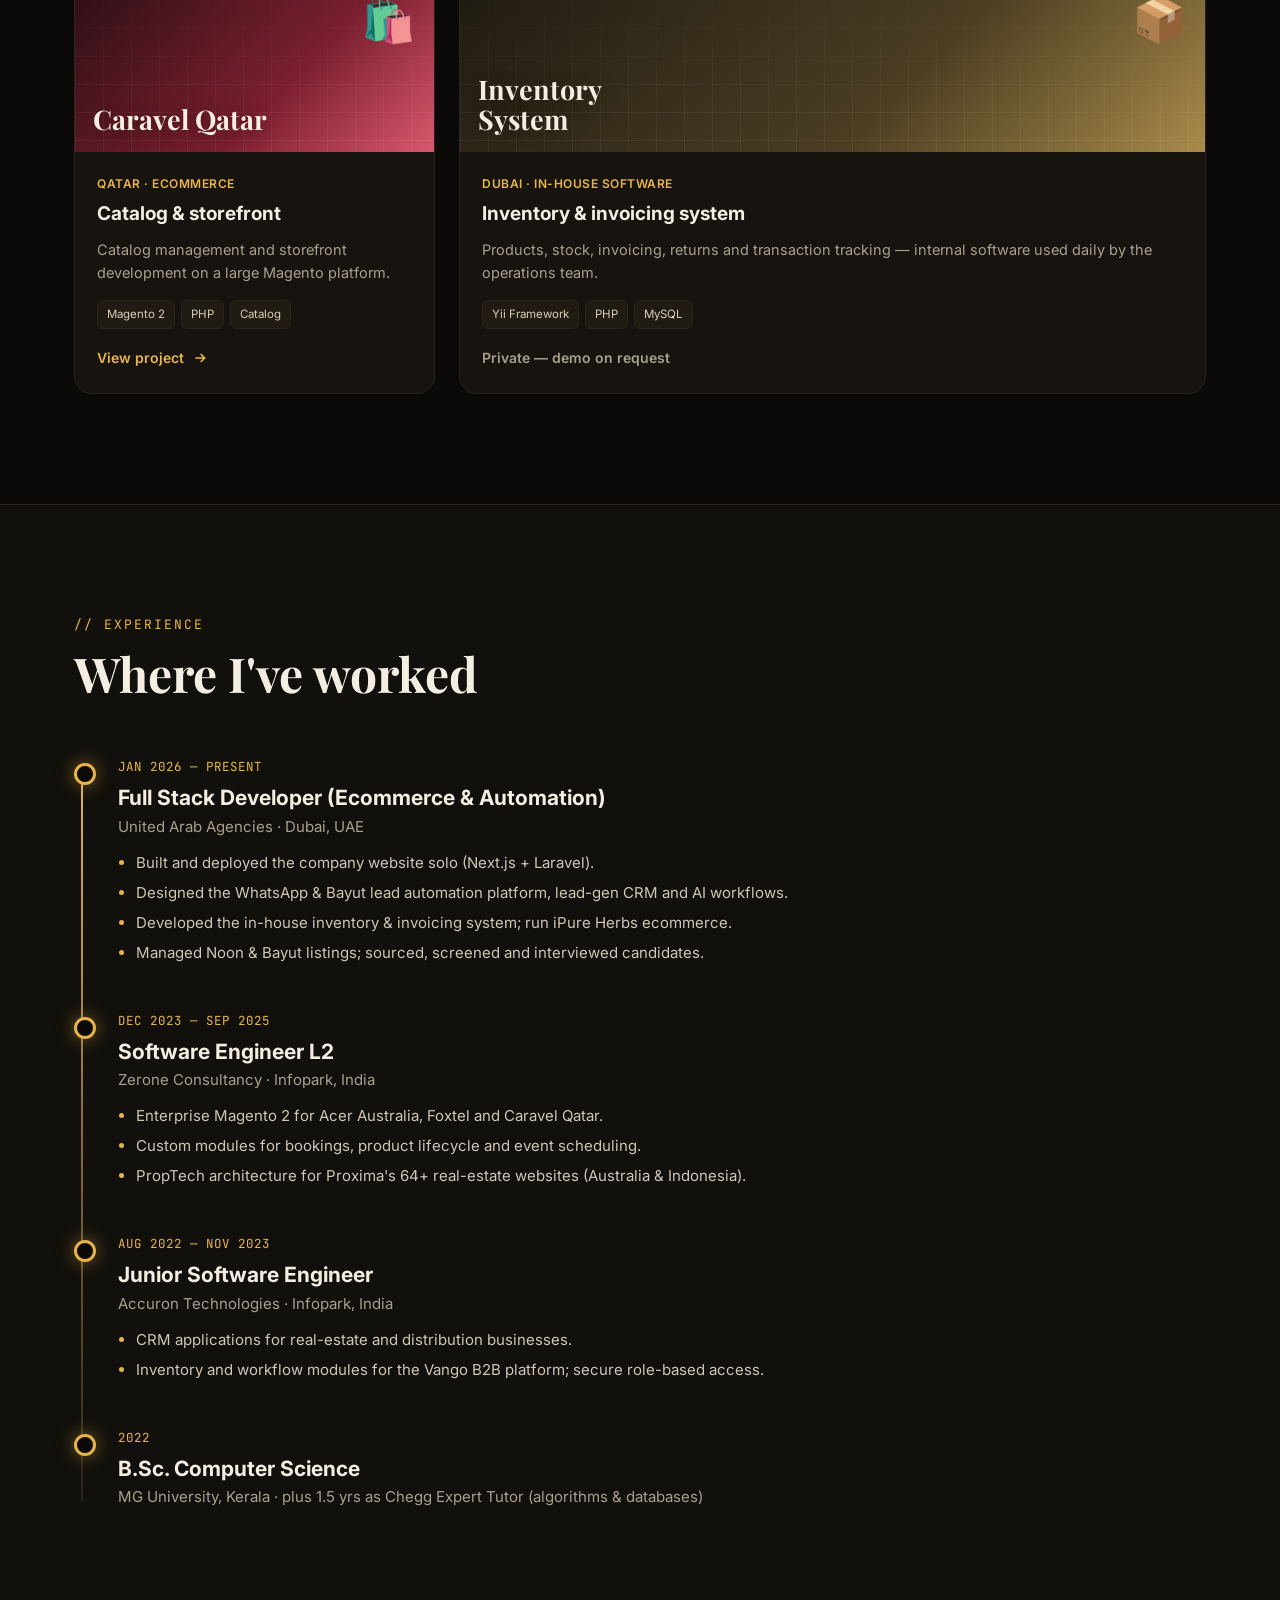
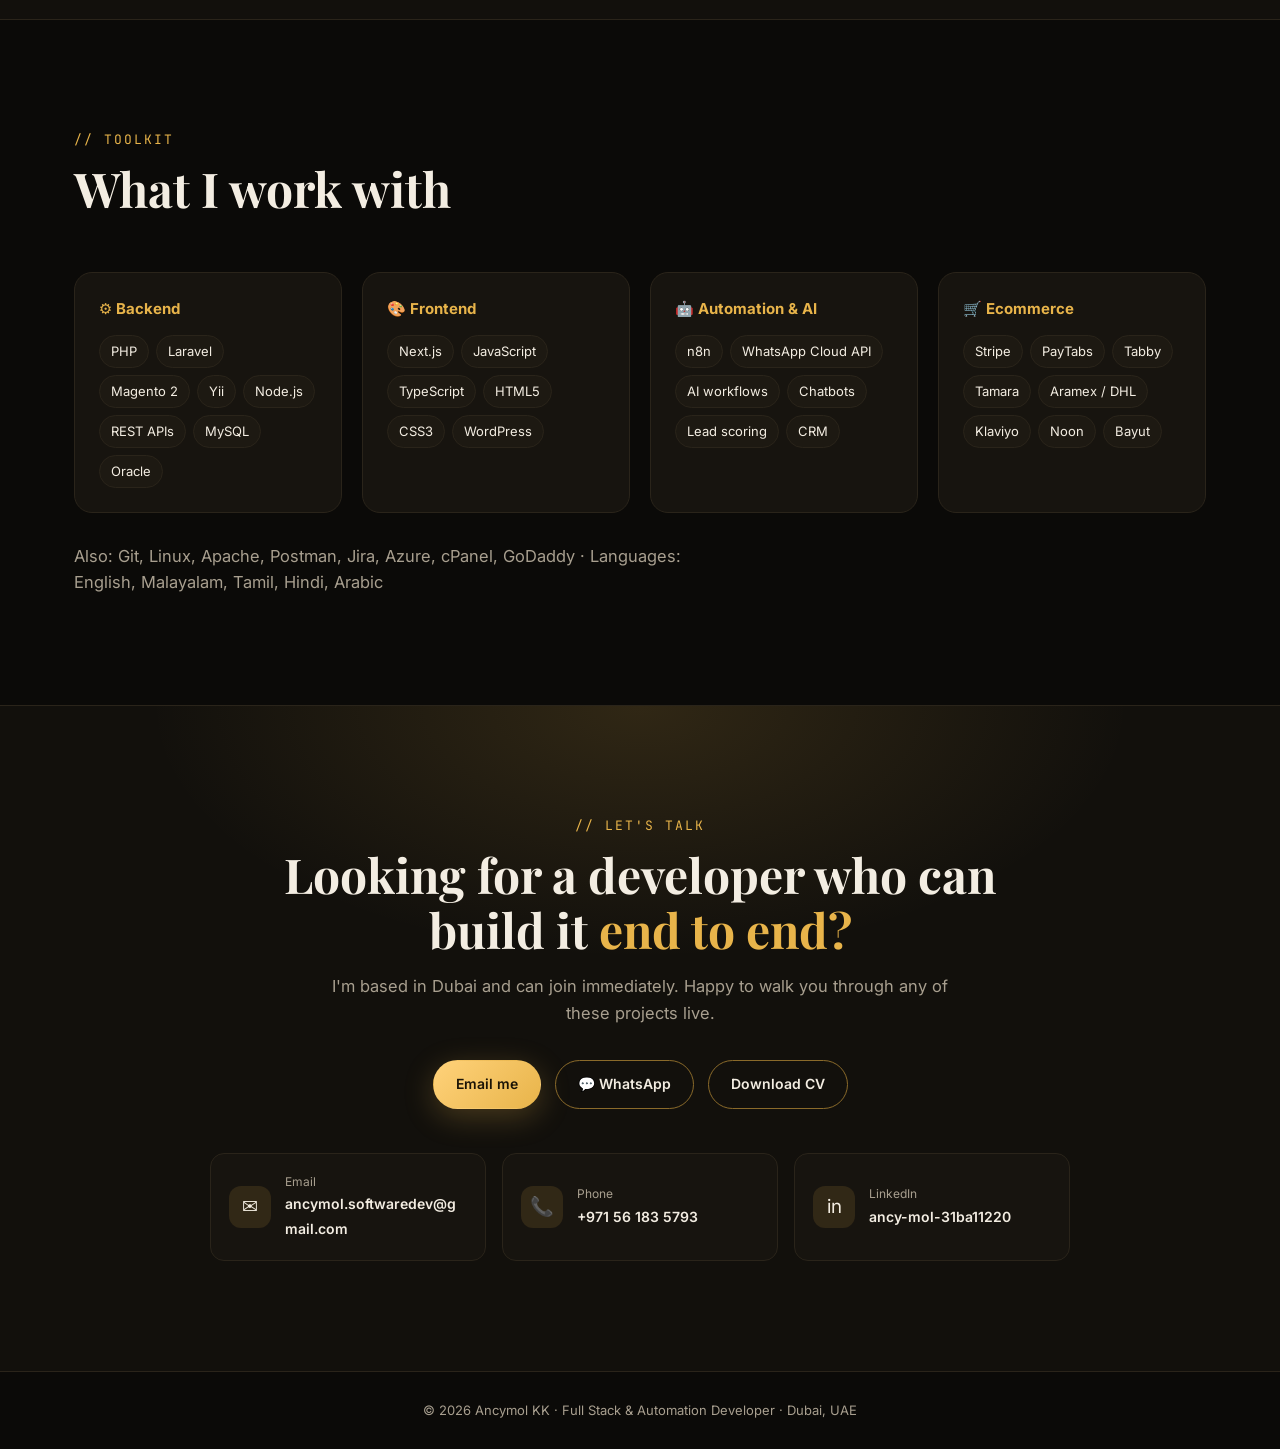
==== commit a8e94680: "Add About me section with photo Co-Authored-By: Claude Opus 5.5 <noreply@anthropic.com>" ====
--- a/index.html
+++ b/index.html
@@ -89,6 +89,16 @@
 .sub{color:var(--muted);max-width:620px;margin-top:14px;font-size:16.5px}
 .head{margin-bottom:56px}
 
+/* about */
+.about{display:grid;grid-template-columns:.9fr 1.1fr;gap:64px;align-items:center}
+.about-photo{position:relative;max-width:440px;width:100%;justify-self:center}
+.about-photo::before{content:"";position:absolute;inset:18px -18px -18px 18px;border:2px solid var(--gold);border-radius:26px;opacity:.55}
+.about-photo img{position:relative;width:100%;aspect-ratio:1;object-fit:cover;object-position:center 30%;border-radius:26px;box-shadow:0 30px 80px rgba(0,0,0,.55)}
+.about p.sub{max-width:none}
+.facts{display:grid;grid-template-columns:1fr 1fr;gap:14px;margin-top:28px}
+.facts div{background:var(--card);border:1px solid var(--line);border-radius:14px;padding:14px 16px;font-size:14px;color:var(--muted)}
+.facts b{display:block;color:var(--text);font-size:15px}
+
 /* spotlight */
 .spot{display:grid;grid-template-columns:1.05fr .95fr;gap:56px;align-items:center;background:linear-gradient(160deg,#1a160f,#0f0d09);border:1px solid var(--line);border-radius:28px;padding:56px;position:relative;overflow:hidden}
 .spot::after{content:"";position:absolute;width:420px;height:420px;right:-120px;top:-120px;background:radial-gradient(circle,rgba(232,180,74,.16),transparent 65%);pointer-events:none}
@@ -181,6 +191,7 @@
 
 /* responsive */
 @media (max-width:980px){
+  .about{grid-template-columns:1fr;gap:44px}
   .hero-grid,.spot{grid-template-columns:1fr}
   .portrait{order:-1;width:min(300px,78vw);margin-top:10px}
   .chip.c1{left:-6%}.chip.c2{left:-8%}.chip.c3{right:-6%}
@@ -191,6 +202,8 @@
   .links{display:none}
 }
 @media (max-width:640px){
+  .facts{grid-template-columns:1fr}
+  .about-photo::before{inset:12px -10px -10px 12px}
   .wrap{padding:0 16px}
   section{padding:80px 0}
   .stats .wrap{grid-template-columns:1fr 1fr}
@@ -213,6 +226,7 @@
   <div class="wrap">
     <a href="#top" class="logo">Ancymol<span>.</span></a>
     <div class="links">
+      <a href="#about">About</a>
       <a href="#automation">Automation</a>
       <a href="#projects">Projects</a>
       <a href="#experience">Experience</a>
@@ -259,6 +273,25 @@
     <div class="stat"><b data-count="10" data-suffix="+">0</b><span>Payment, shipping &amp;<br>marketplace integrations</span></div>
   </div>
 </div>
+
+<!-- ABOUT -->
+<section id="about">
+  <div class="wrap about">
+    <div class="about-photo rv"><img src="assets/ancymol-about.webp" alt="Ancymol KK" width="1000" height="1000" loading="lazy"></div>
+    <div class="rv">
+      <div class="eyebrow">// About me</div>
+      <h2>Developer who owns the whole project</h2>
+      <p class="sub">I'm a Full Stack Developer based in Dubai with 4 years of experience — 3 in India on enterprise ecommerce for international brands, and 1 in the UAE building everything a growing company needs on my own: the website, the inventory system, online stores and the automations that answer customers around the clock.</p>
+      <p class="sub">I like taking a problem from a conversation with the business all the way to a live, working system — and I'm comfortable doing that without a big team behind me.</p>
+      <div class="facts">
+        <div><b>📍 Dubai, UAE</b>Available to join immediately</div>
+        <div><b>🎓 B.Sc. Computer Science</b>MG University, 2022</div>
+        <div><b>🗣️ 5 languages</b>English, Malayalam, Tamil, Hindi, Arabic</div>
+        <div><b>🤝 Beyond code</b>Hiring, interviewing &amp; user training</div>
+      </div>
+    </div>
+  </div>
+</section>
 
 <!-- AUTOMATION SPOTLIGHT -->
 <section id="automation">
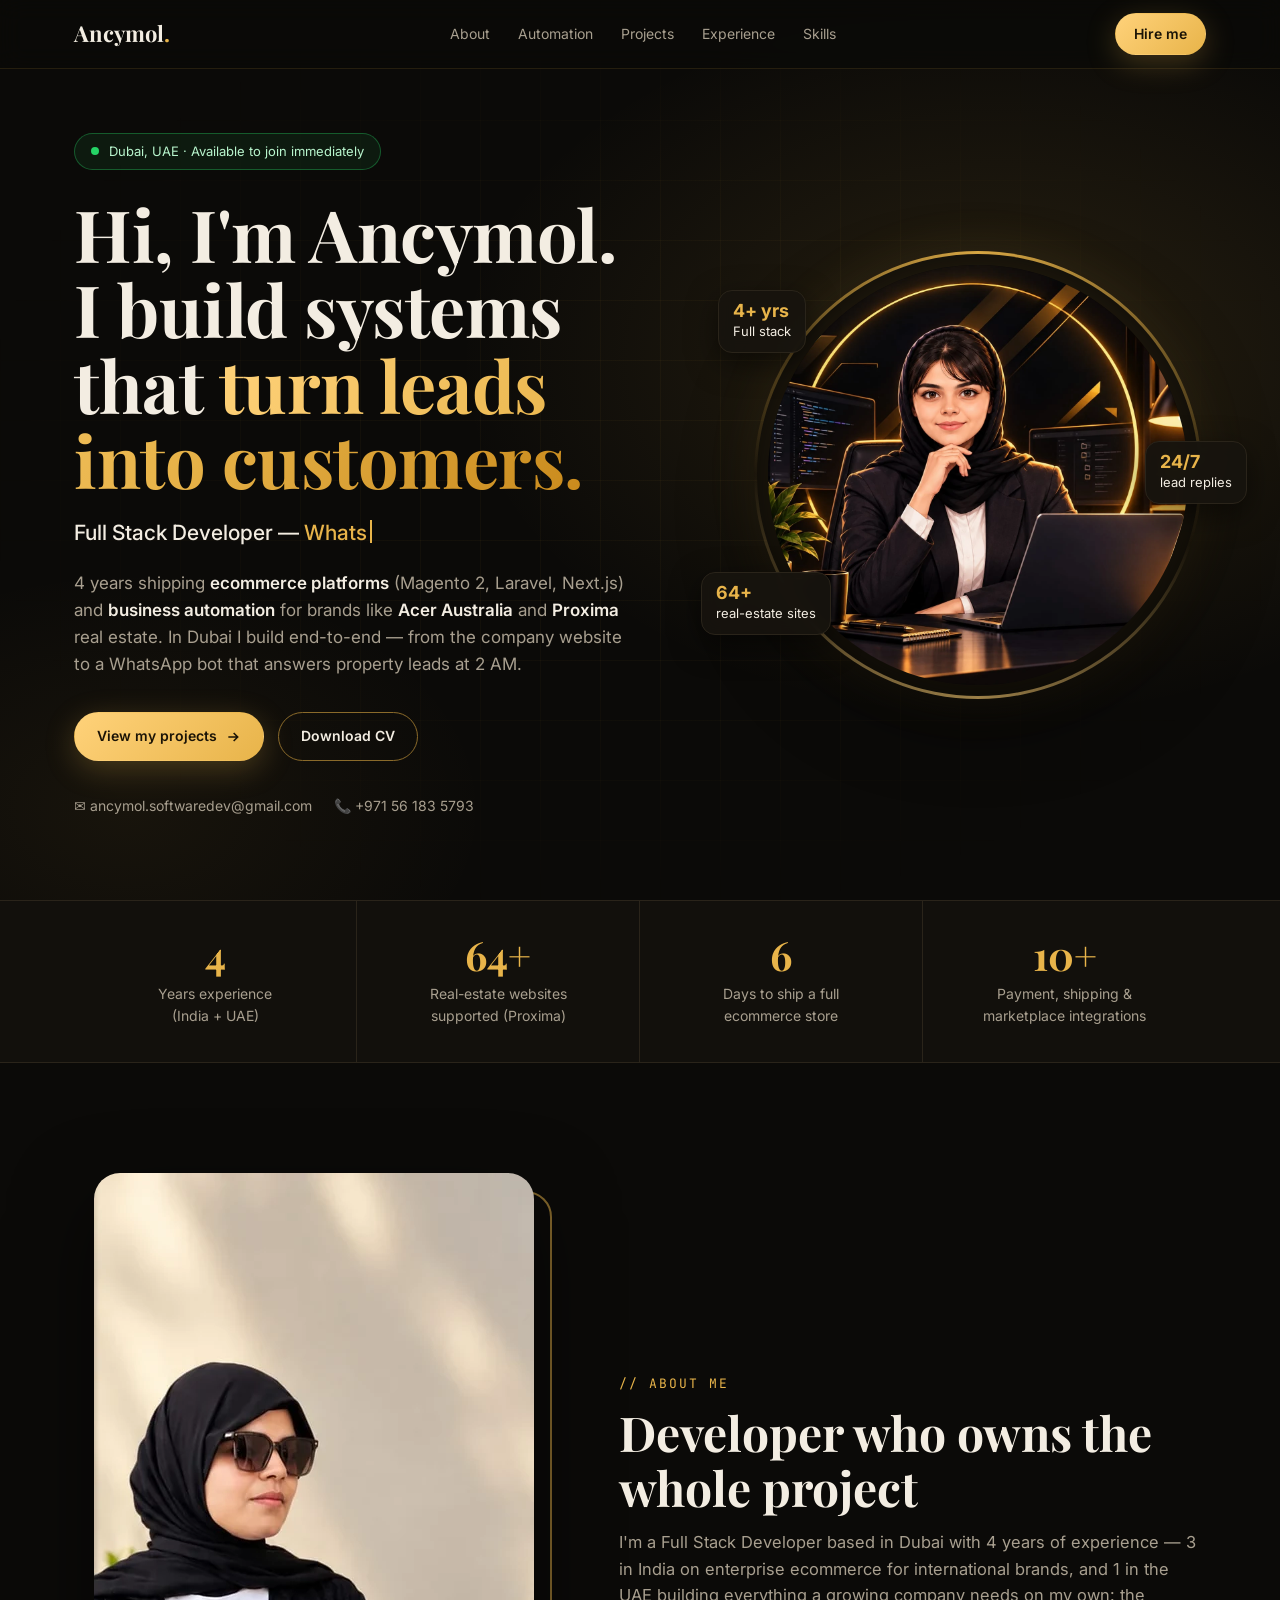
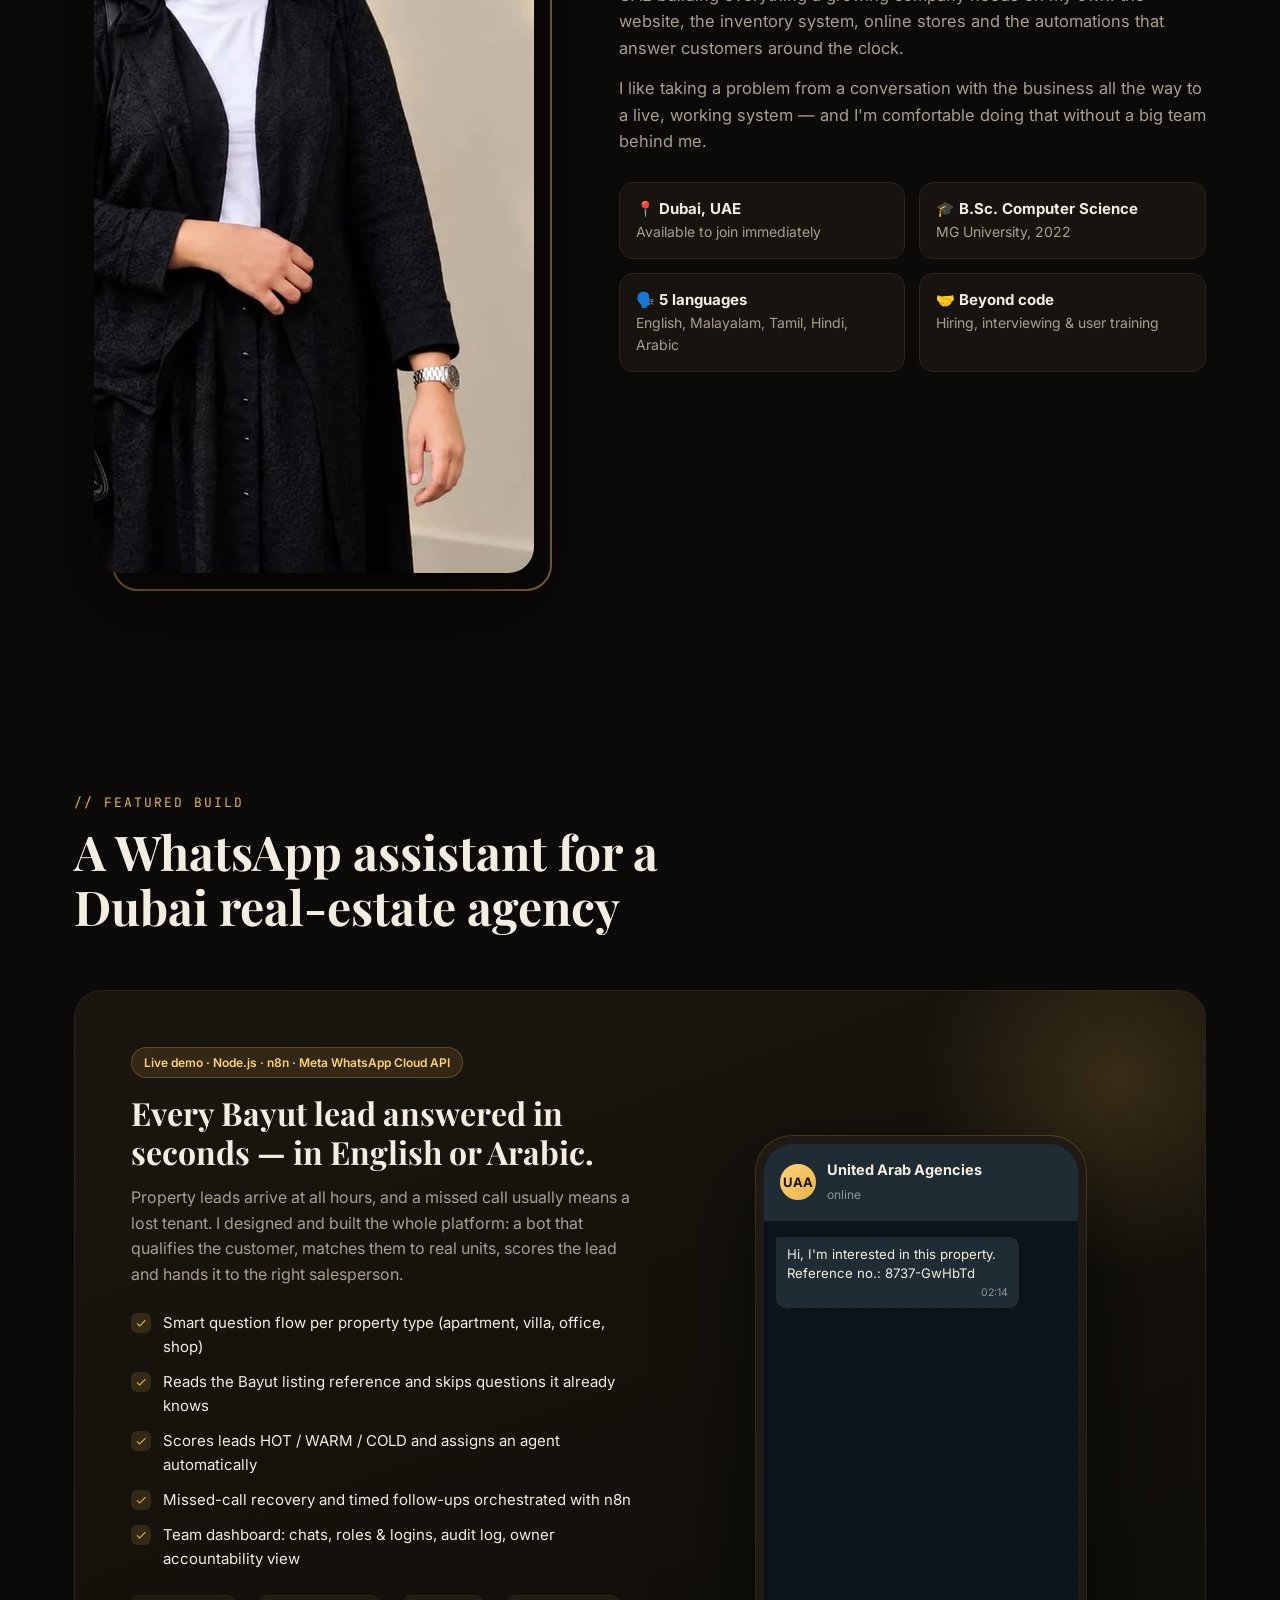
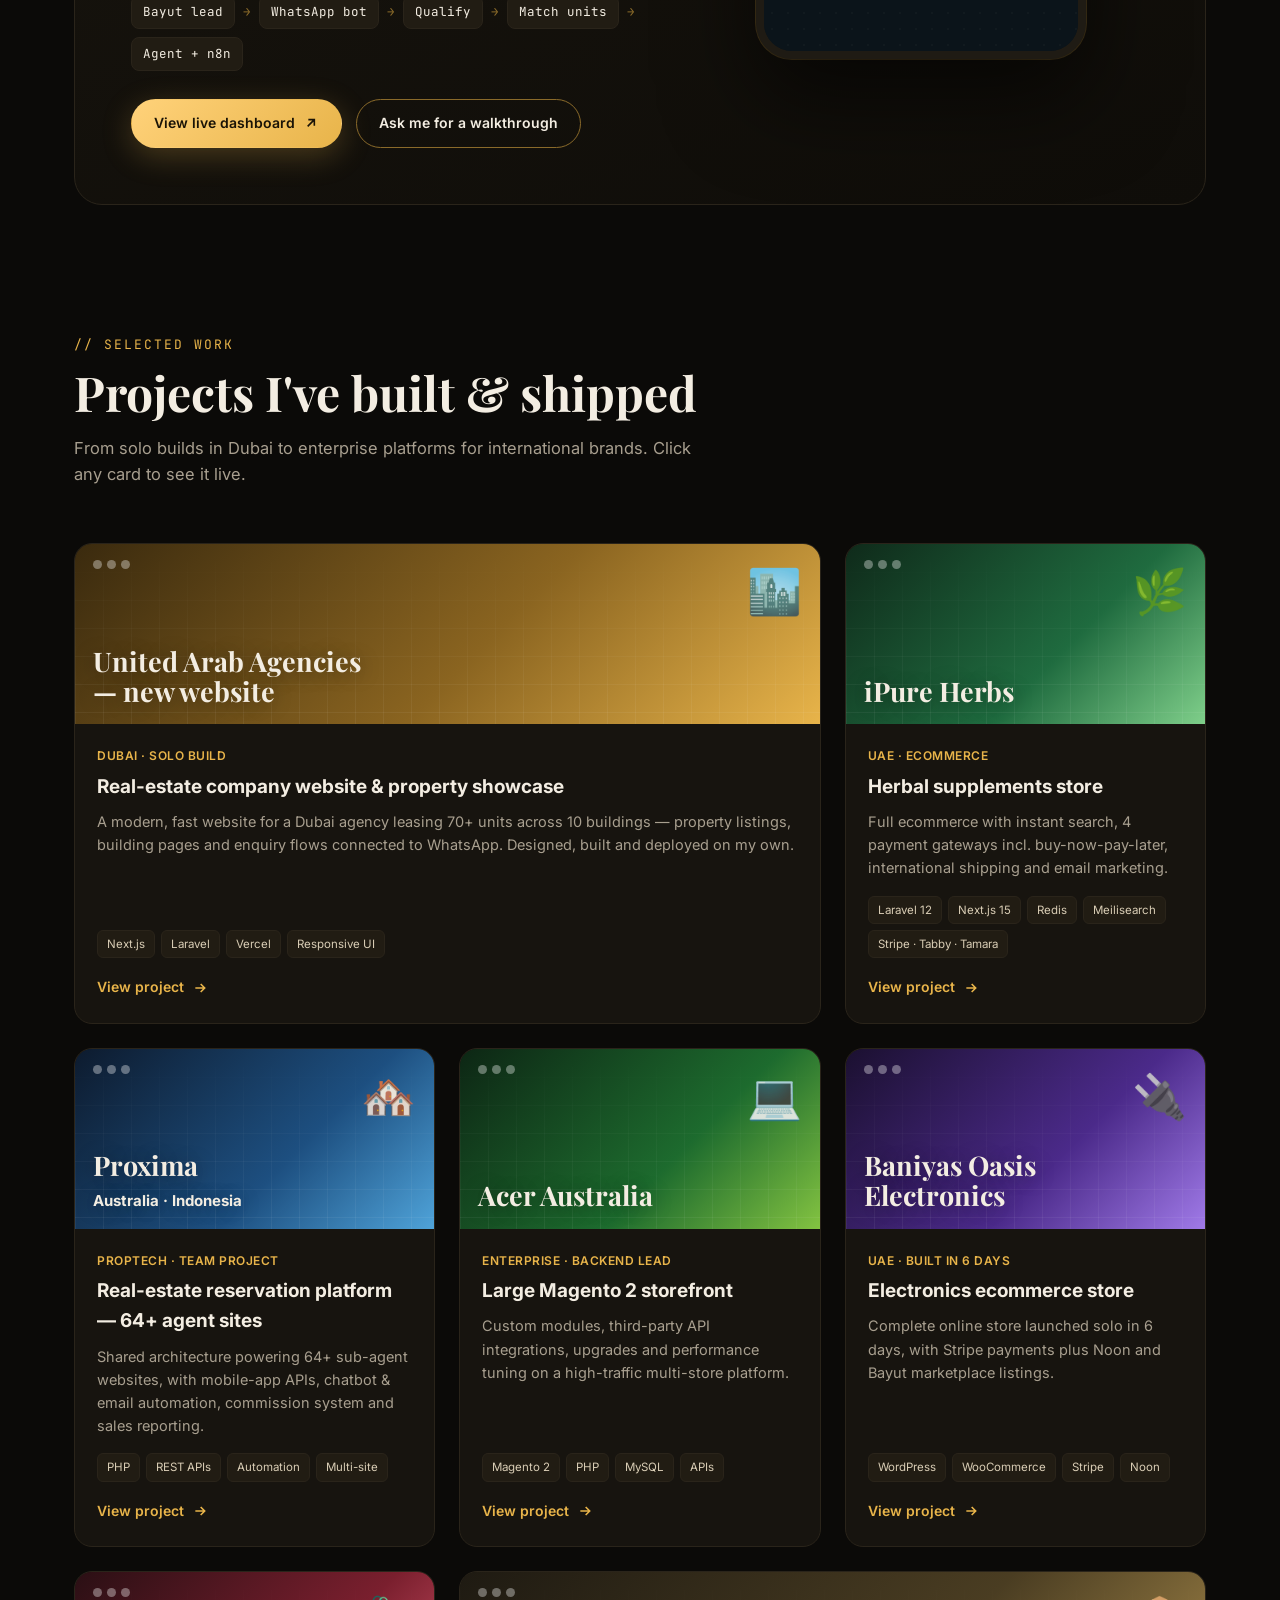
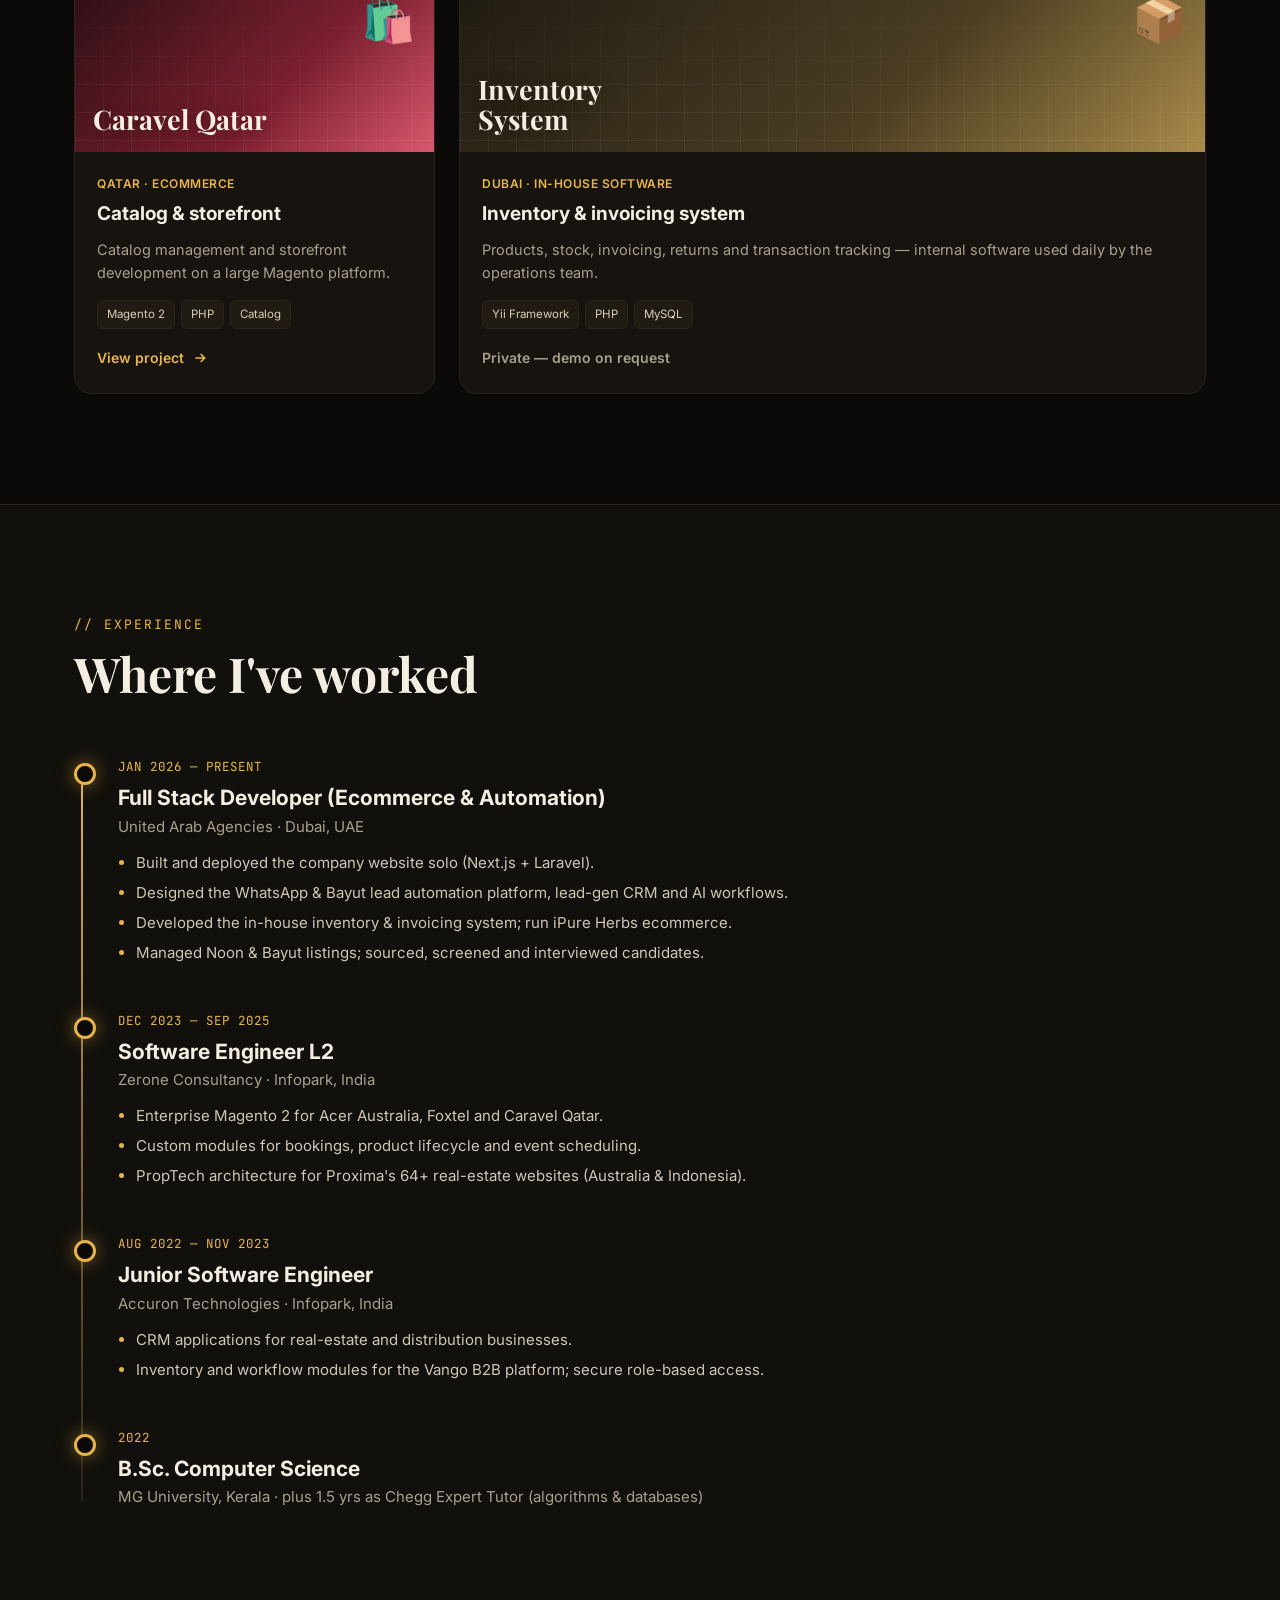
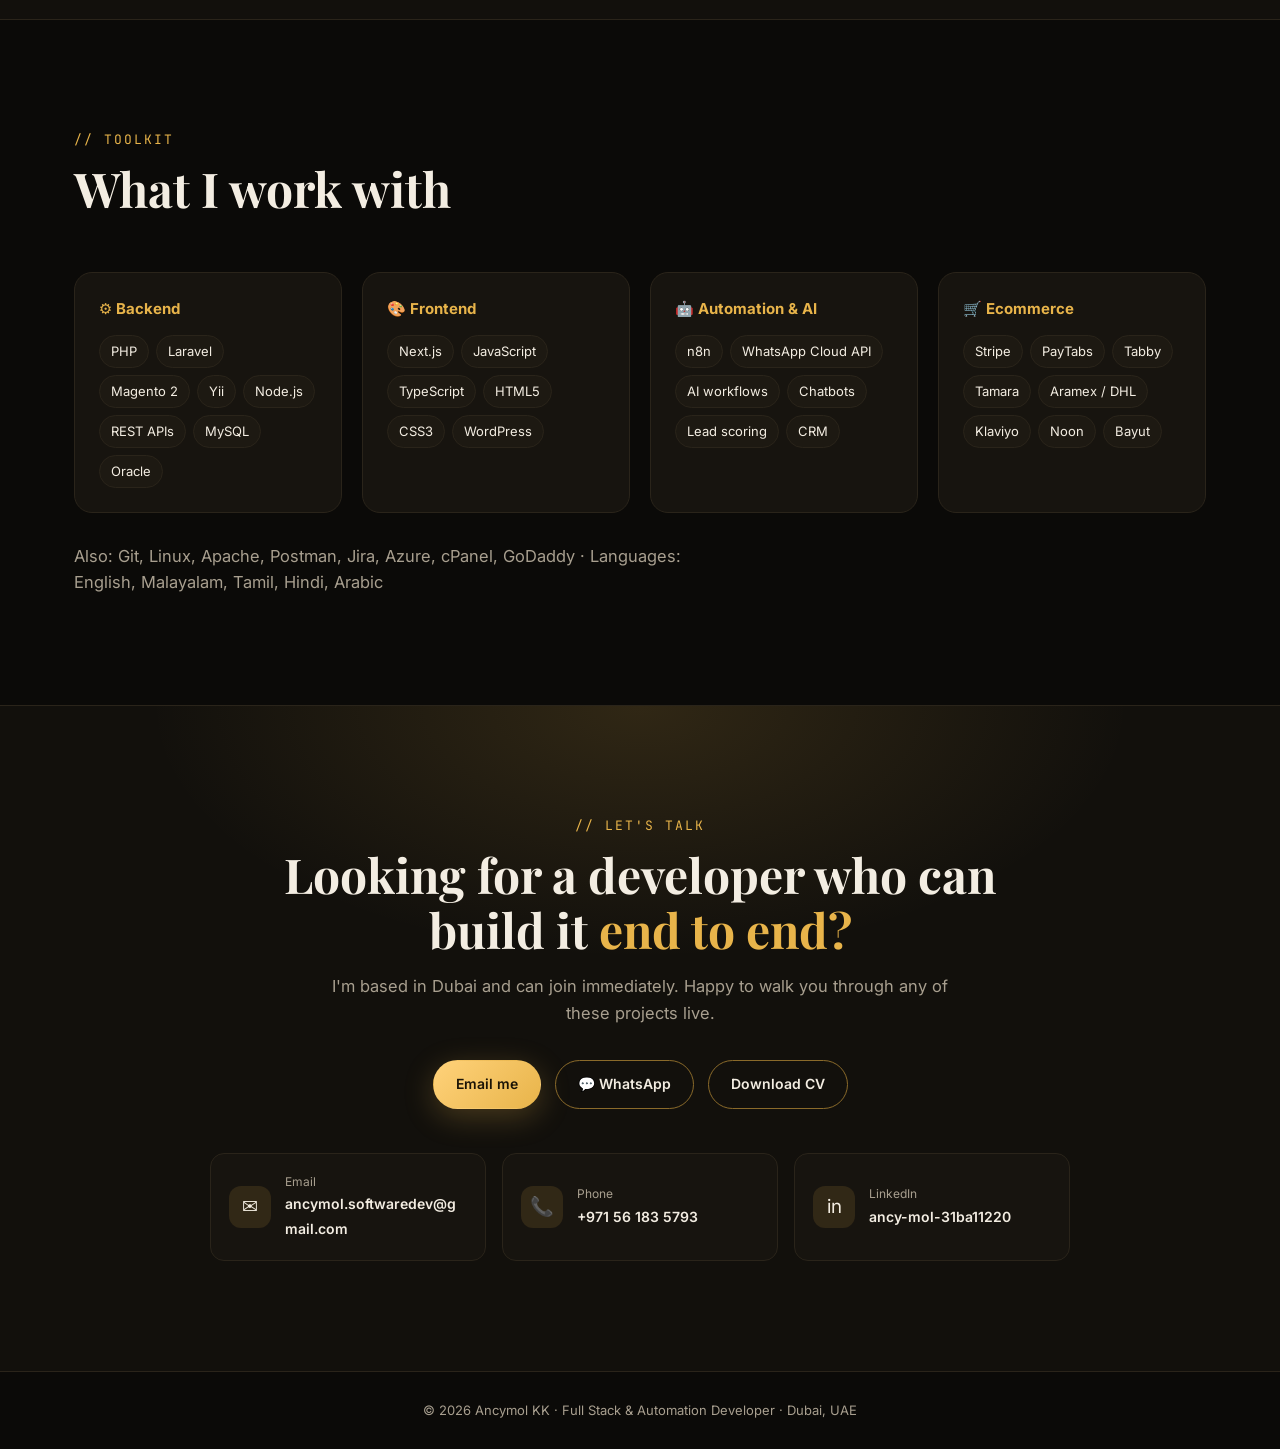
==== commit d6c2c7d3: "Update About me photo Co-Authored-By: Claude Opus 5.5 <noreply@anthropic.com>" ====
--- a/index.html
+++ b/index.html
@@ -277,7 +277,7 @@
 <!-- ABOUT -->
 <section id="about">
   <div class="wrap about">
-    <div class="about-photo rv"><img src="assets/ancymol-about.webp" alt="Ancymol KK" width="1000" height="1000" loading="lazy"></div>
+    <div class="about-photo rv"><img src="assets/ancymol-about.webp?v=2" alt="Ancymol KK" width="1000" height="1000" loading="lazy"></div>
     <div class="rv">
       <div class="eyebrow">// About me</div>
       <h2>Developer who owns the whole project</h2>
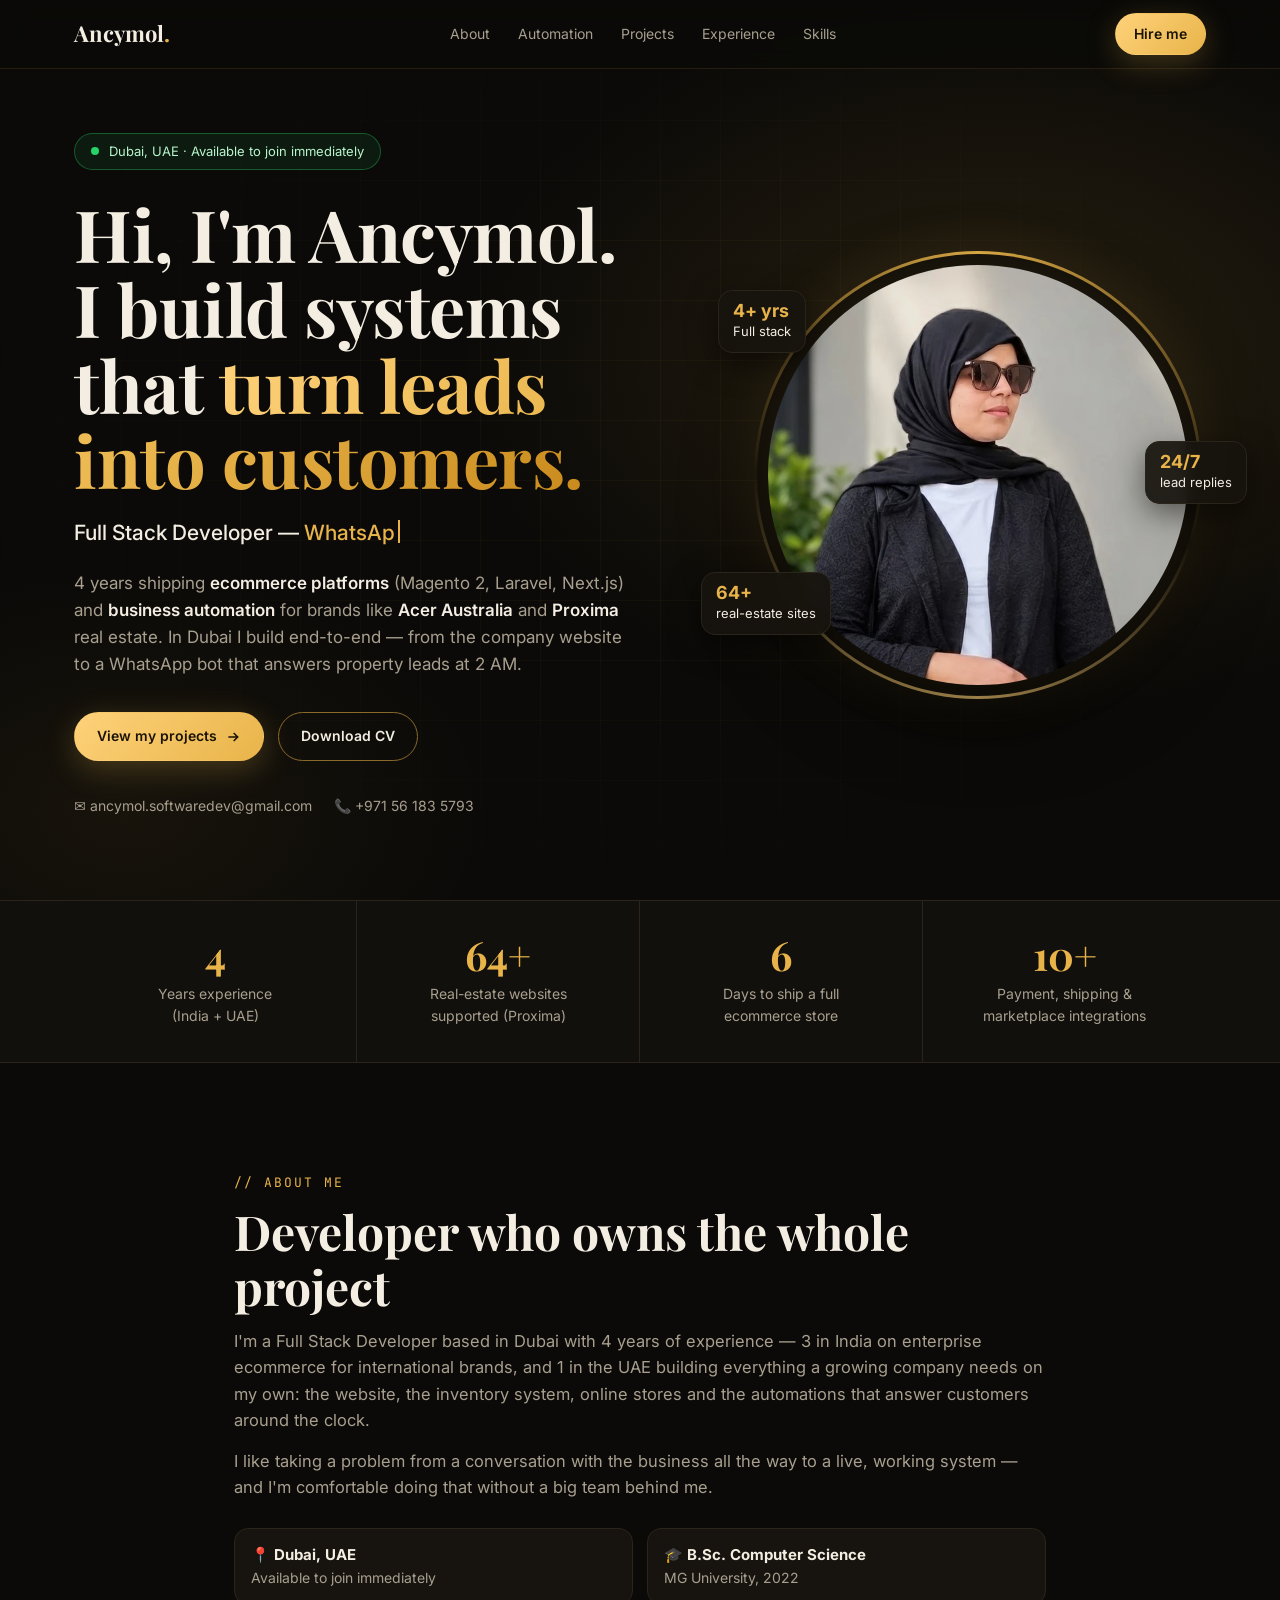
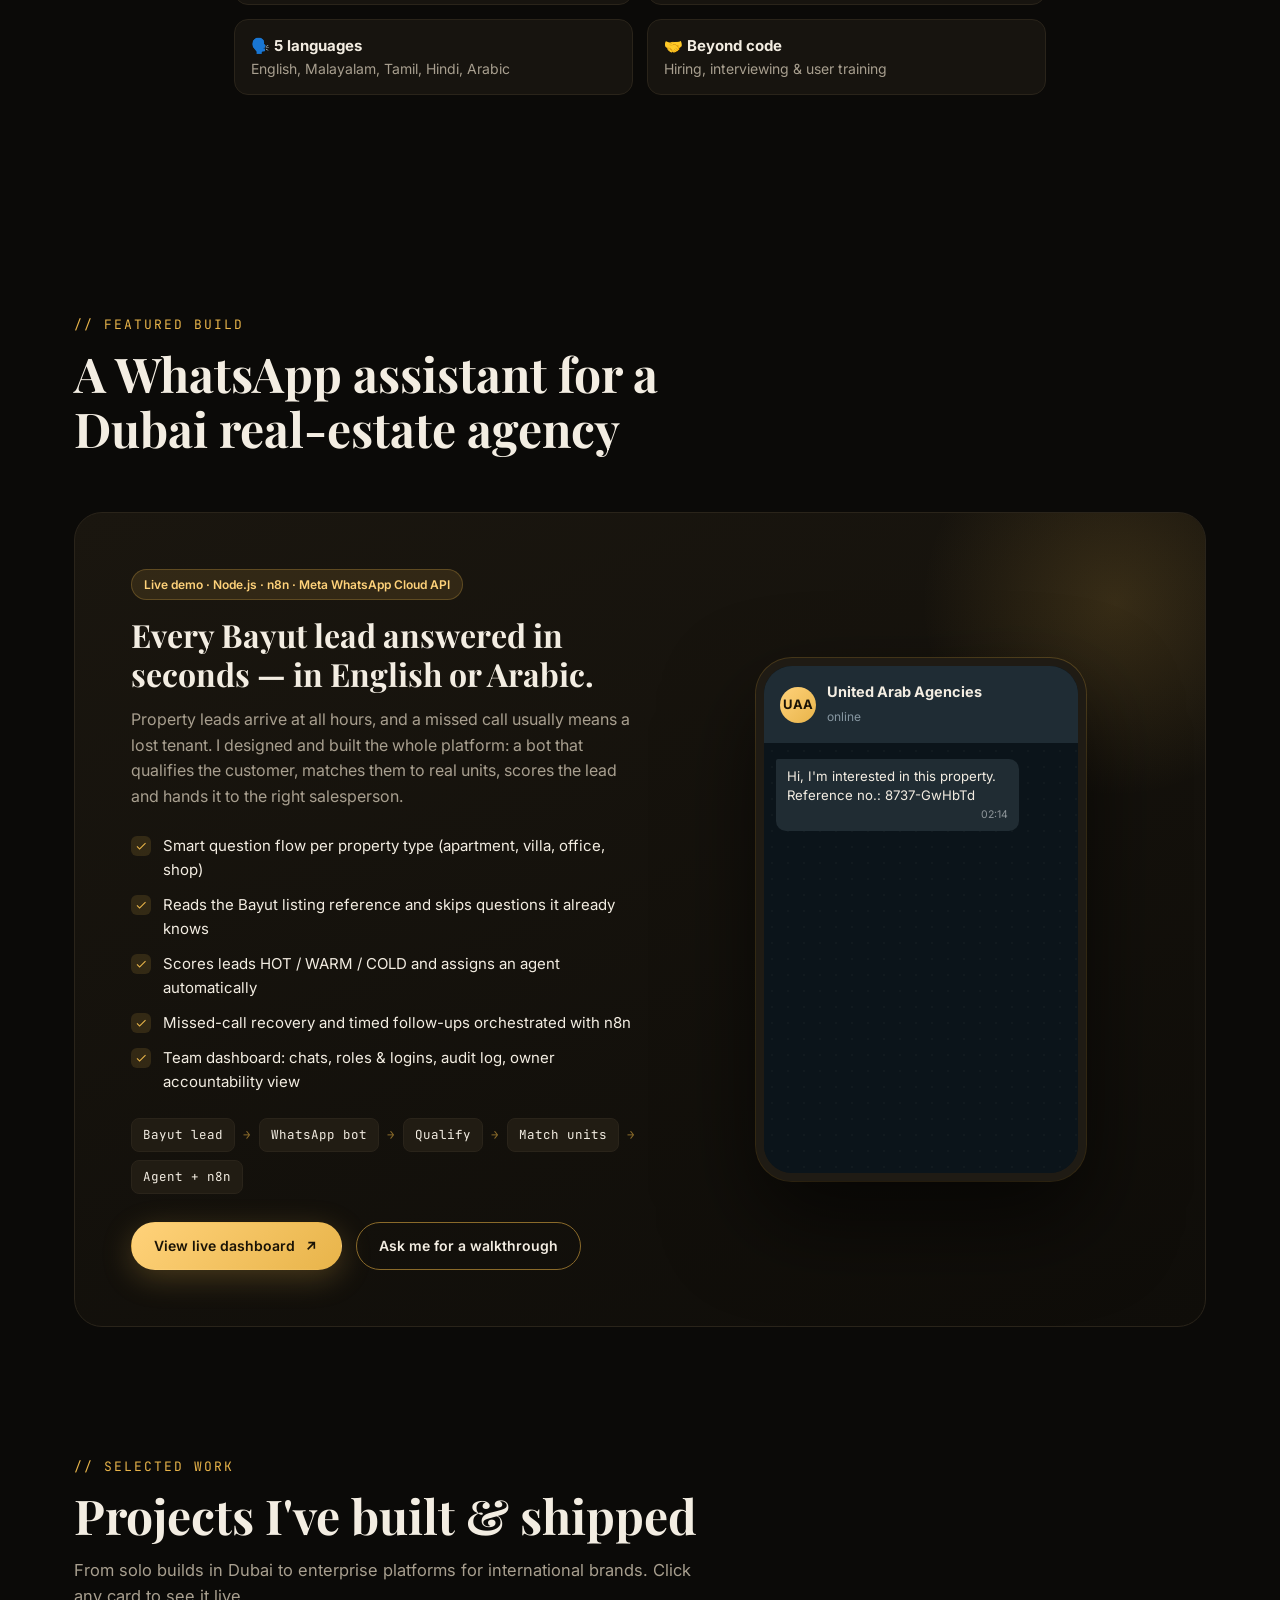
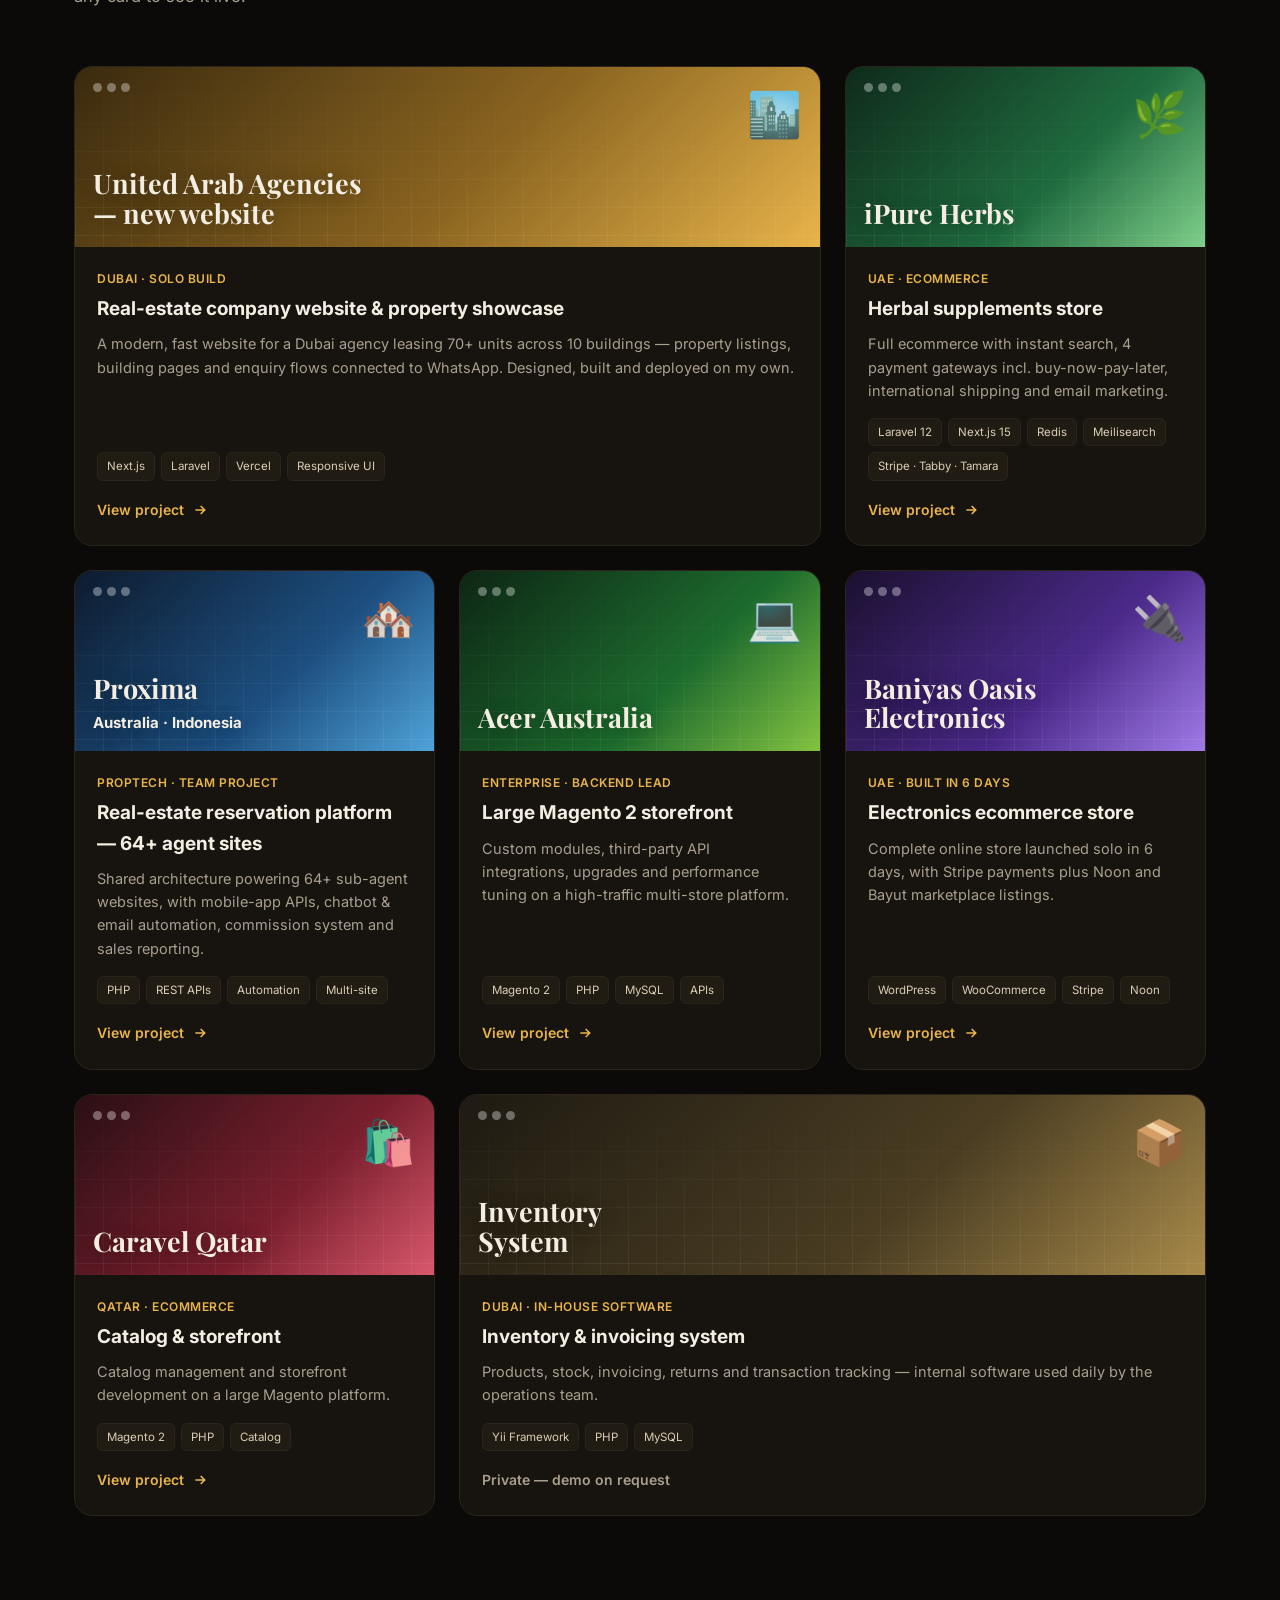
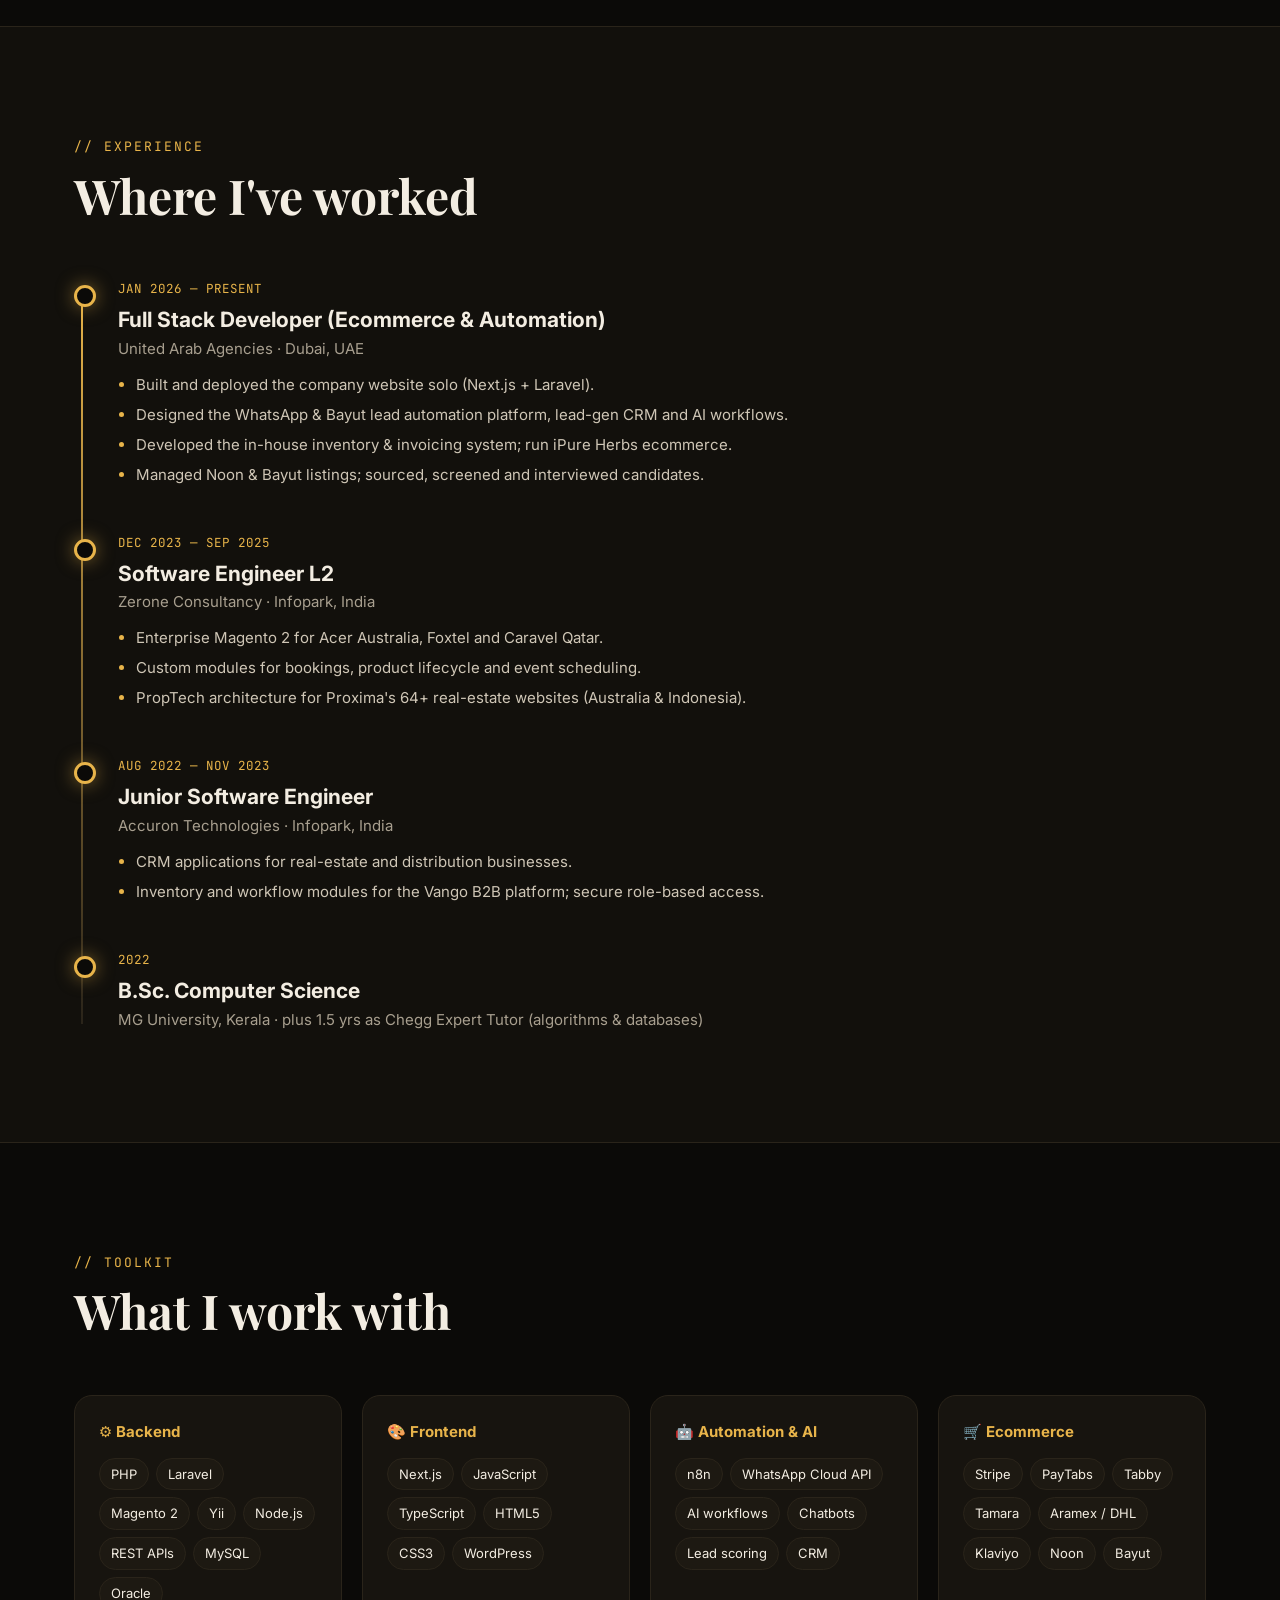
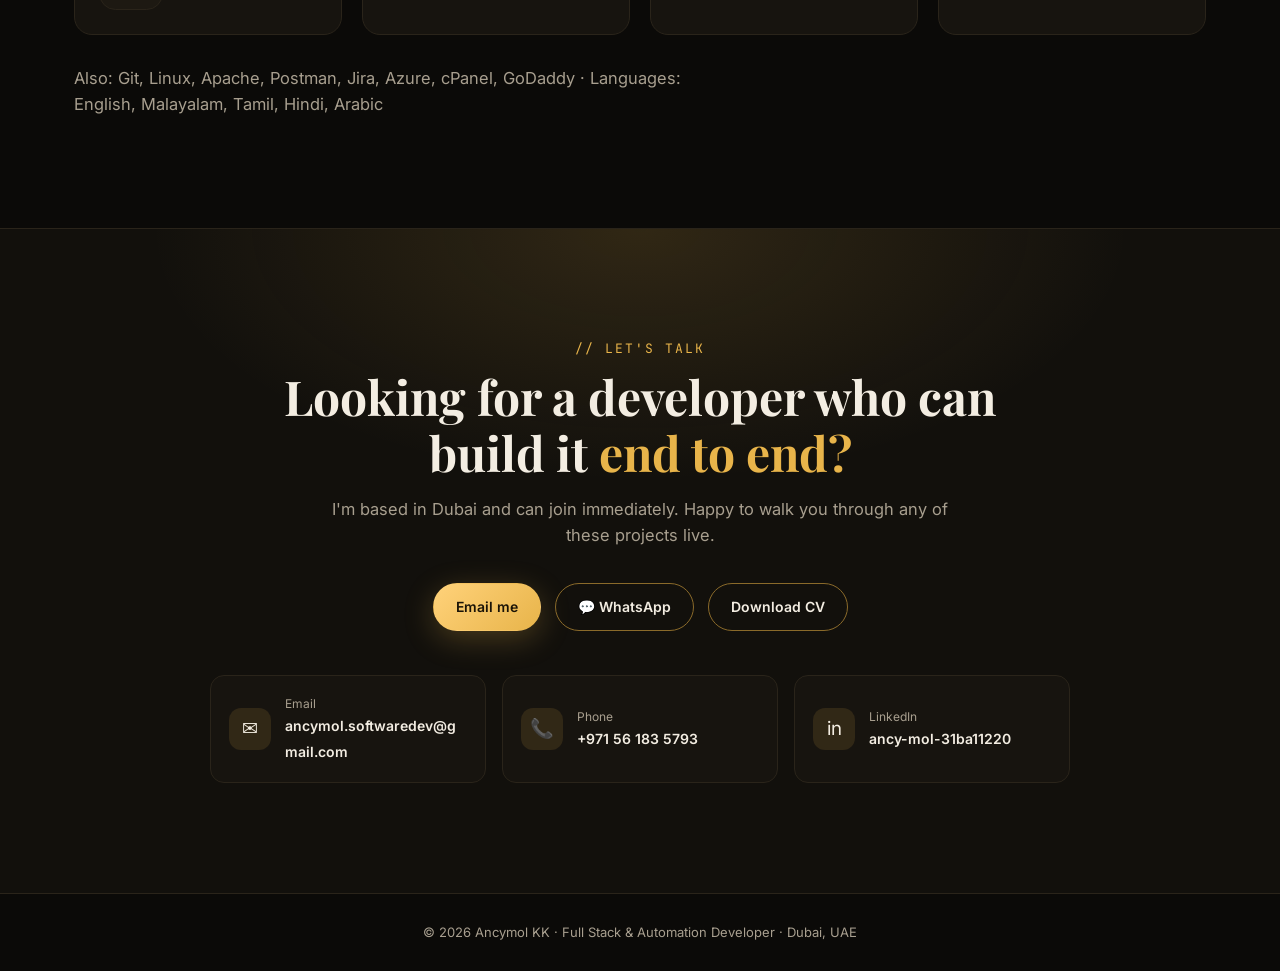
==== commit 652725c0: "Real photo as the profile picture; remove other photos Co-Authored-By: Claude Opus 5.5 <noreply@anth" ====
--- a/index.html
+++ b/index.html
@@ -7,8 +7,8 @@
 <meta name="description" content="Ancymol KK — Full Stack Developer in Dubai. Ecommerce (Magento 2, Laravel, Next.js) and AI / WhatsApp automation for real estate and retail. Available to join immediately.">
 <meta property="og:title" content="Ancymol KK — Full Stack & Automation Developer, Dubai">
 <meta property="og:description" content="I build ecommerce platforms and automations that turn leads into customers.">
-<meta property="og:image" content="assets/ancymol.webp">
-<link rel="icon" href="assets/ancymol.webp">
+<meta property="og:image" content="assets/profile.webp">
+<link rel="icon" href="assets/profile.webp">
 <link rel="preconnect" href="https://fonts.googleapis.com">
 <link rel="preconnect" href="https://fonts.gstatic.com" crossorigin>
 <link href="https://fonts.googleapis.com/css2?family=Playfair+Display:wght@600;700&family=Inter:wght@400;500;600;700&family=JetBrains+Mono:wght@500&display=swap" rel="stylesheet">
@@ -66,7 +66,7 @@
 .portrait .ring{position:absolute;inset:-14px;border-radius:50%;background:conic-gradient(from 0deg,var(--gold),transparent 30%,var(--gold2) 50%,transparent 75%,var(--gold));animation:spin 12s linear infinite;filter:blur(.5px)}
 .portrait .ring::after{content:"";position:absolute;inset:3px;border-radius:50%;background:var(--bg)}
 @keyframes spin{to{transform:rotate(360deg)}}
-.portrait img{position:relative;width:100%;height:100%;object-fit:cover;border-radius:50%;box-shadow:0 30px 80px rgba(0,0,0,.6),0 0 60px rgba(232,180,74,.18)}
+.portrait img{position:relative;width:100%;height:100%;object-fit:cover;object-position:center 20%;border-radius:50%;box-shadow:0 30px 80px rgba(0,0,0,.6),0 0 60px rgba(232,180,74,.18)}
 .chip{position:absolute;background:rgba(23,20,15,.92);border:1px solid var(--line);backdrop-filter:blur(8px);border-radius:14px;padding:10px 14px;font-size:13px;box-shadow:0 10px 30px rgba(0,0,0,.5);animation:float 5s ease-in-out infinite;white-space:nowrap}
 .chip b{display:block;color:var(--gold);font-size:18px;line-height:1.1}
 .chip.c1{top:6%;left:-12%}
@@ -90,10 +90,7 @@
 .head{margin-bottom:56px}
 
 /* about */
-.about{display:grid;grid-template-columns:.9fr 1.1fr;gap:64px;align-items:center}
-.about-photo{position:relative;max-width:440px;width:100%;justify-self:center}
-.about-photo::before{content:"";position:absolute;inset:18px -18px -18px 18px;border:2px solid var(--gold);border-radius:26px;opacity:.55}
-.about-photo img{position:relative;width:100%;aspect-ratio:1;object-fit:cover;object-position:center 30%;border-radius:26px;box-shadow:0 30px 80px rgba(0,0,0,.55)}
+.about{max-width:860px}
 .about p.sub{max-width:none}
 .facts{display:grid;grid-template-columns:1fr 1fr;gap:14px;margin-top:28px}
 .facts div{background:var(--card);border:1px solid var(--line);border-radius:14px;padding:14px 16px;font-size:14px;color:var(--muted)}
@@ -203,8 +200,7 @@
 }
 @media (max-width:640px){
   .facts{grid-template-columns:1fr}
-  .about-photo::before{inset:12px -10px -10px 12px}
-  .wrap{padding:0 16px}
+    .wrap{padding:0 16px}
   section{padding:80px 0}
   .stats .wrap{grid-template-columns:1fr 1fr}
   .stat:nth-child(2){border-right:0}
@@ -256,7 +252,7 @@
     </div>
     <div class="portrait">
       <div class="ring"></div>
-      <img src="assets/ancymol.webp" alt="Ancymol KK, Full Stack Developer" width="420" height="420">
+      <img src="assets/profile.webp" alt="Ancymol KK, Full Stack Developer" width="420" height="420">
       <div class="chip c1"><b>4+ yrs</b>Full stack</div>
       <div class="chip c2"><b>64+</b>real-estate sites</div>
       <div class="chip c3"><b>24/7</b>lead replies</div>
@@ -277,7 +273,6 @@
 <!-- ABOUT -->
 <section id="about">
   <div class="wrap about">
-    <div class="about-photo rv"><img src="assets/ancymol-about.webp?v=2" alt="Ancymol KK" width="1000" height="1000" loading="lazy"></div>
     <div class="rv">
       <div class="eyebrow">// About me</div>
       <h2>Developer who owns the whole project</h2>
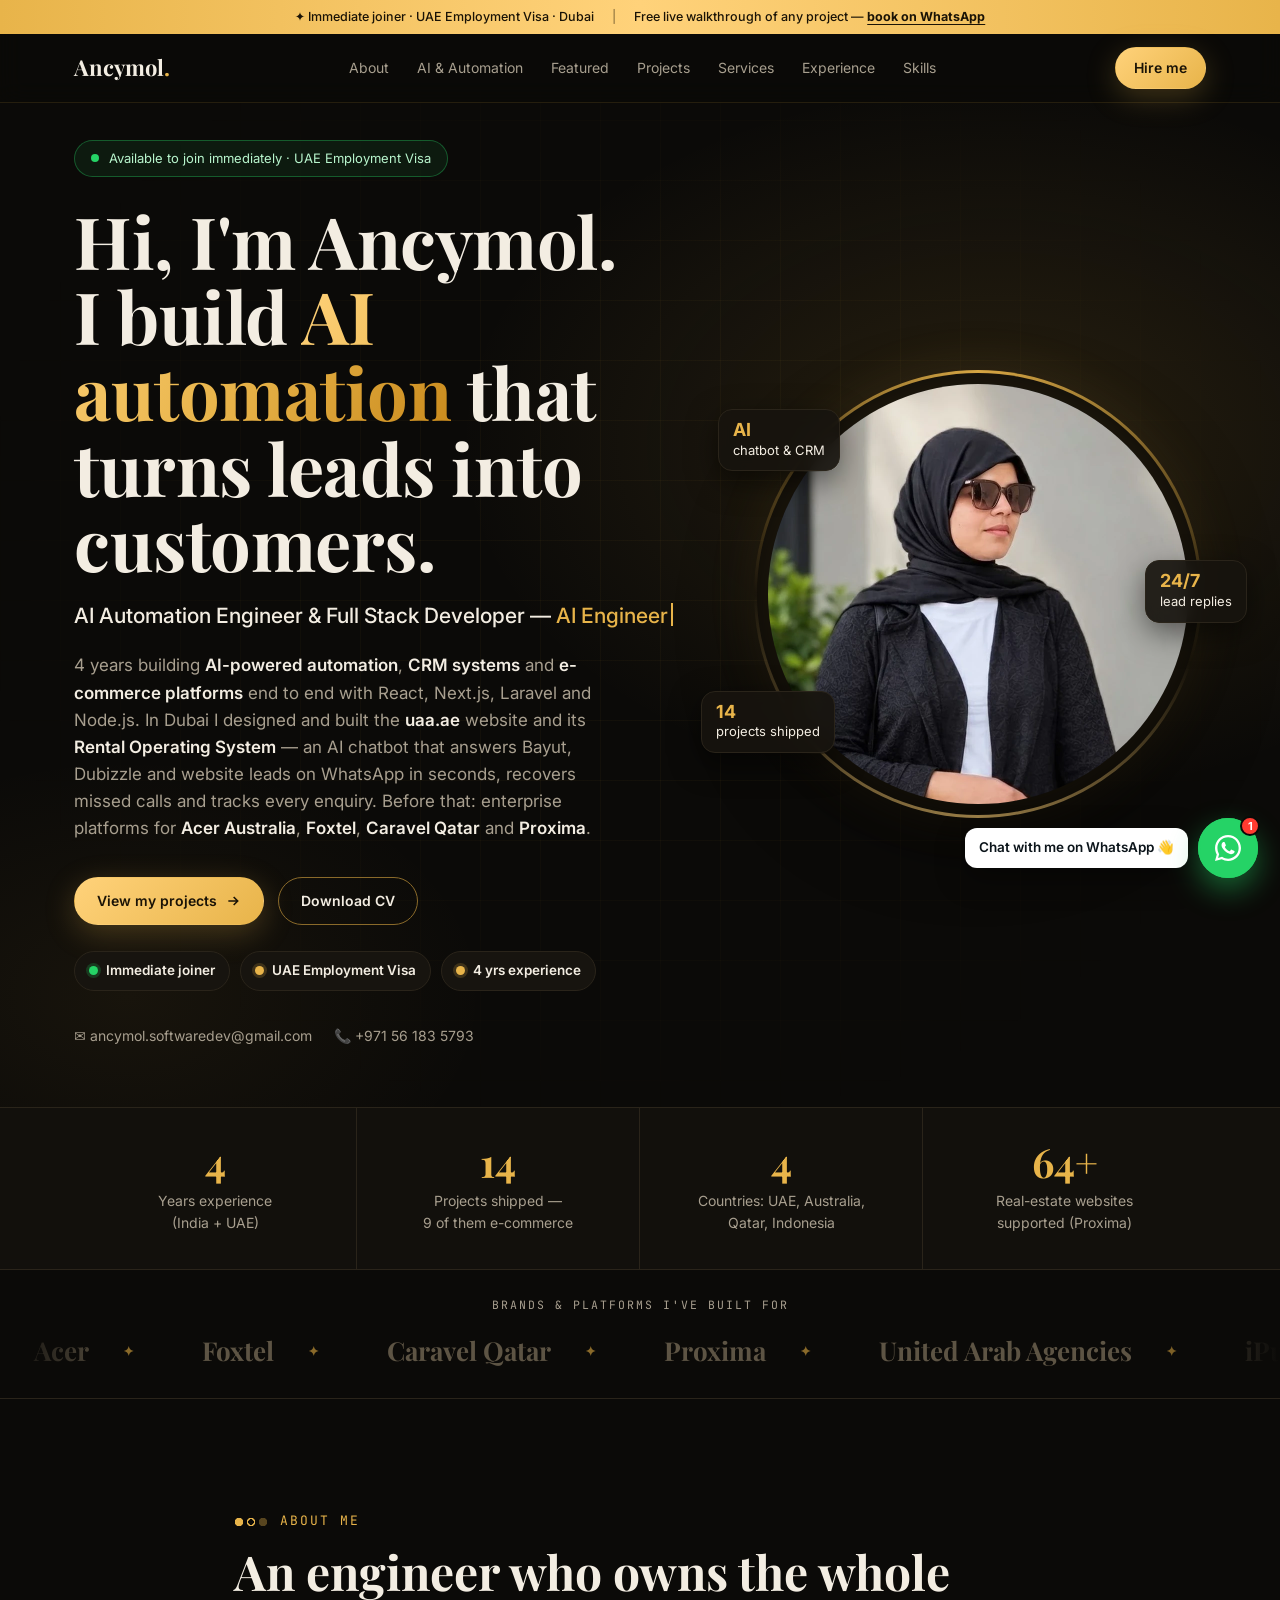
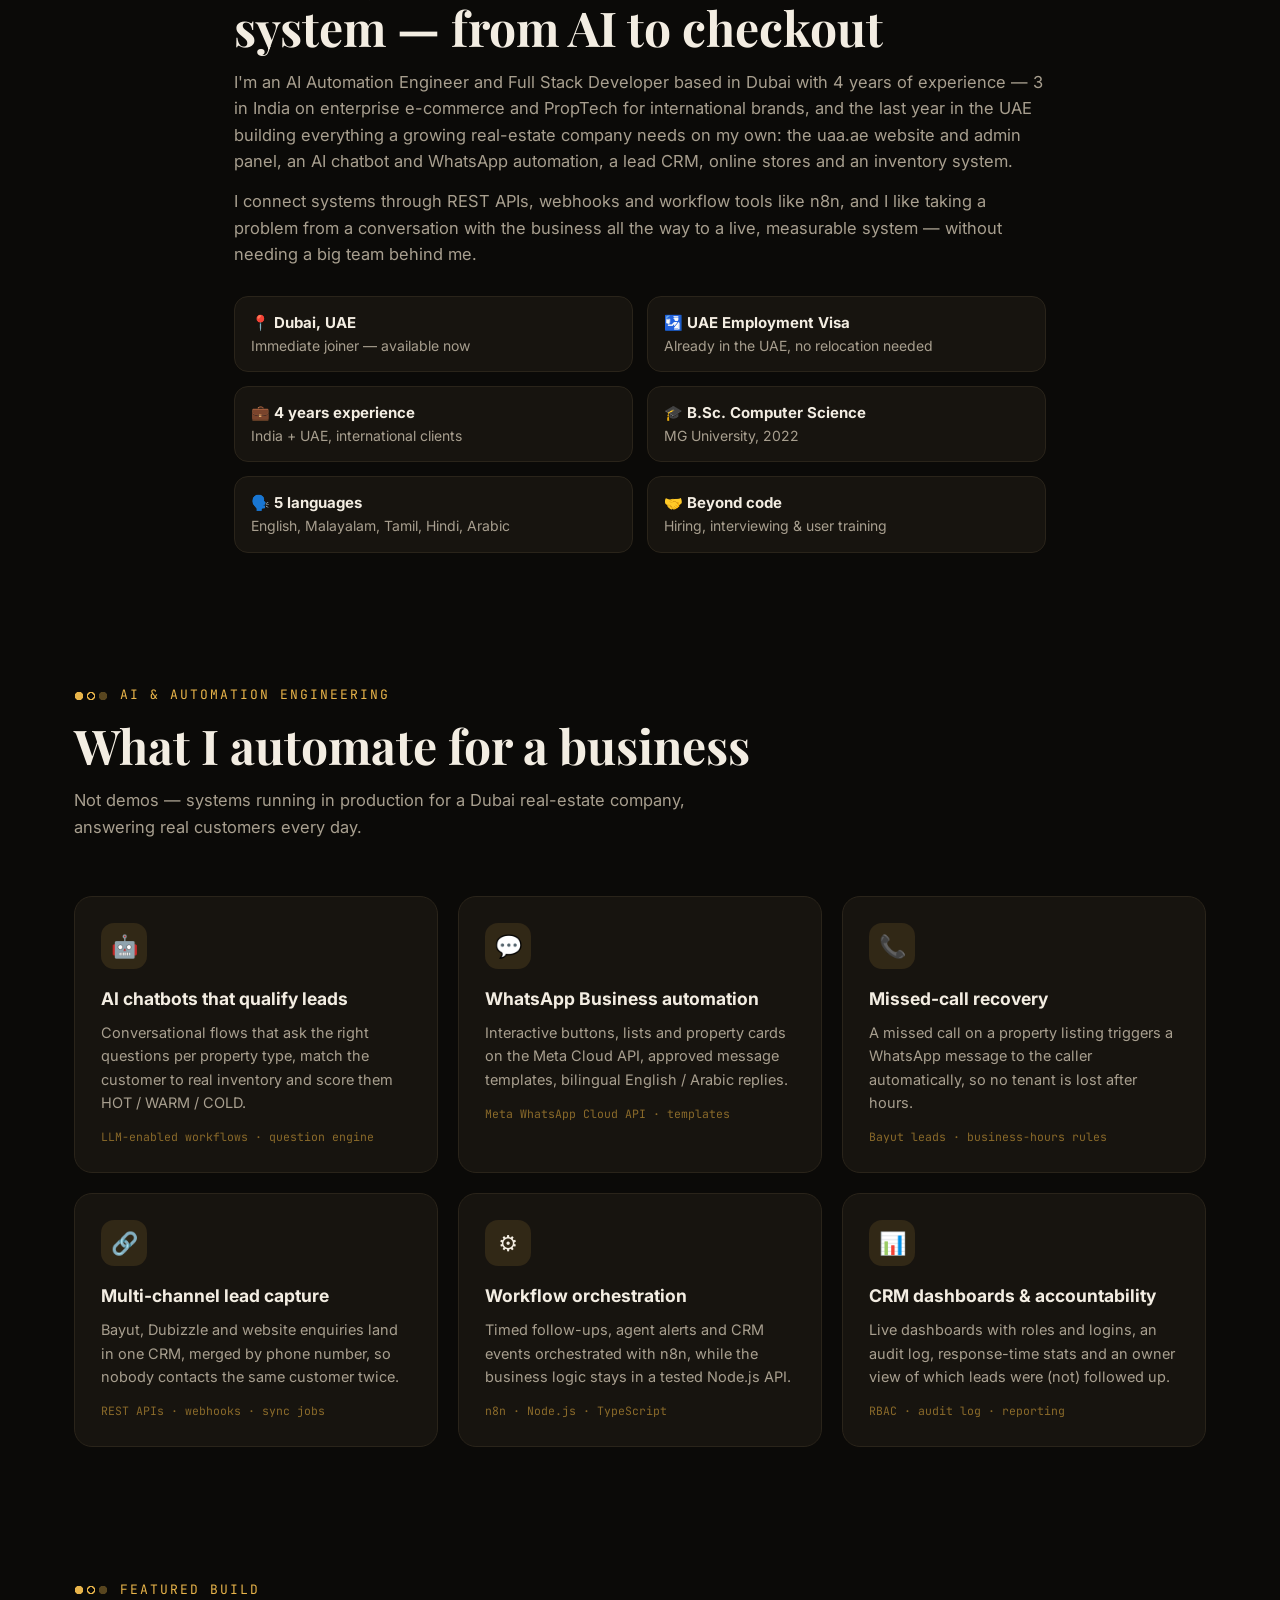
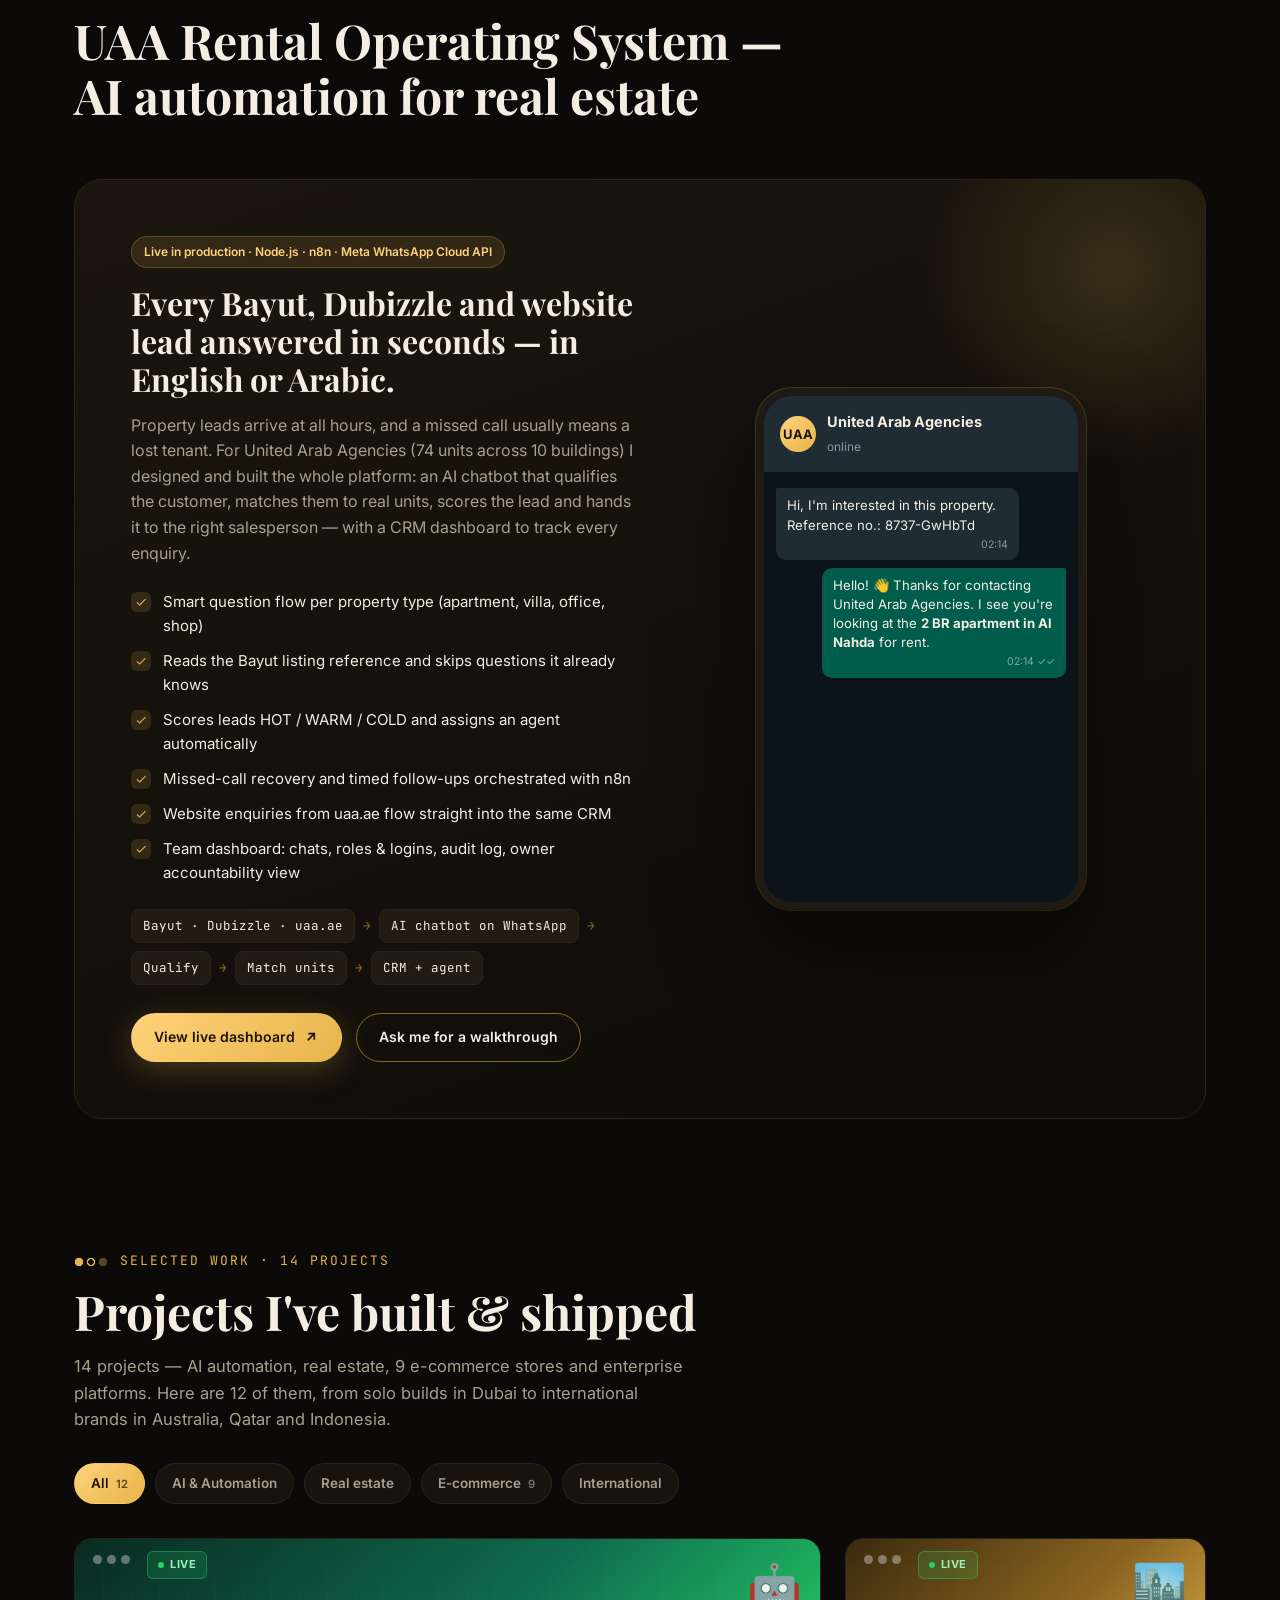
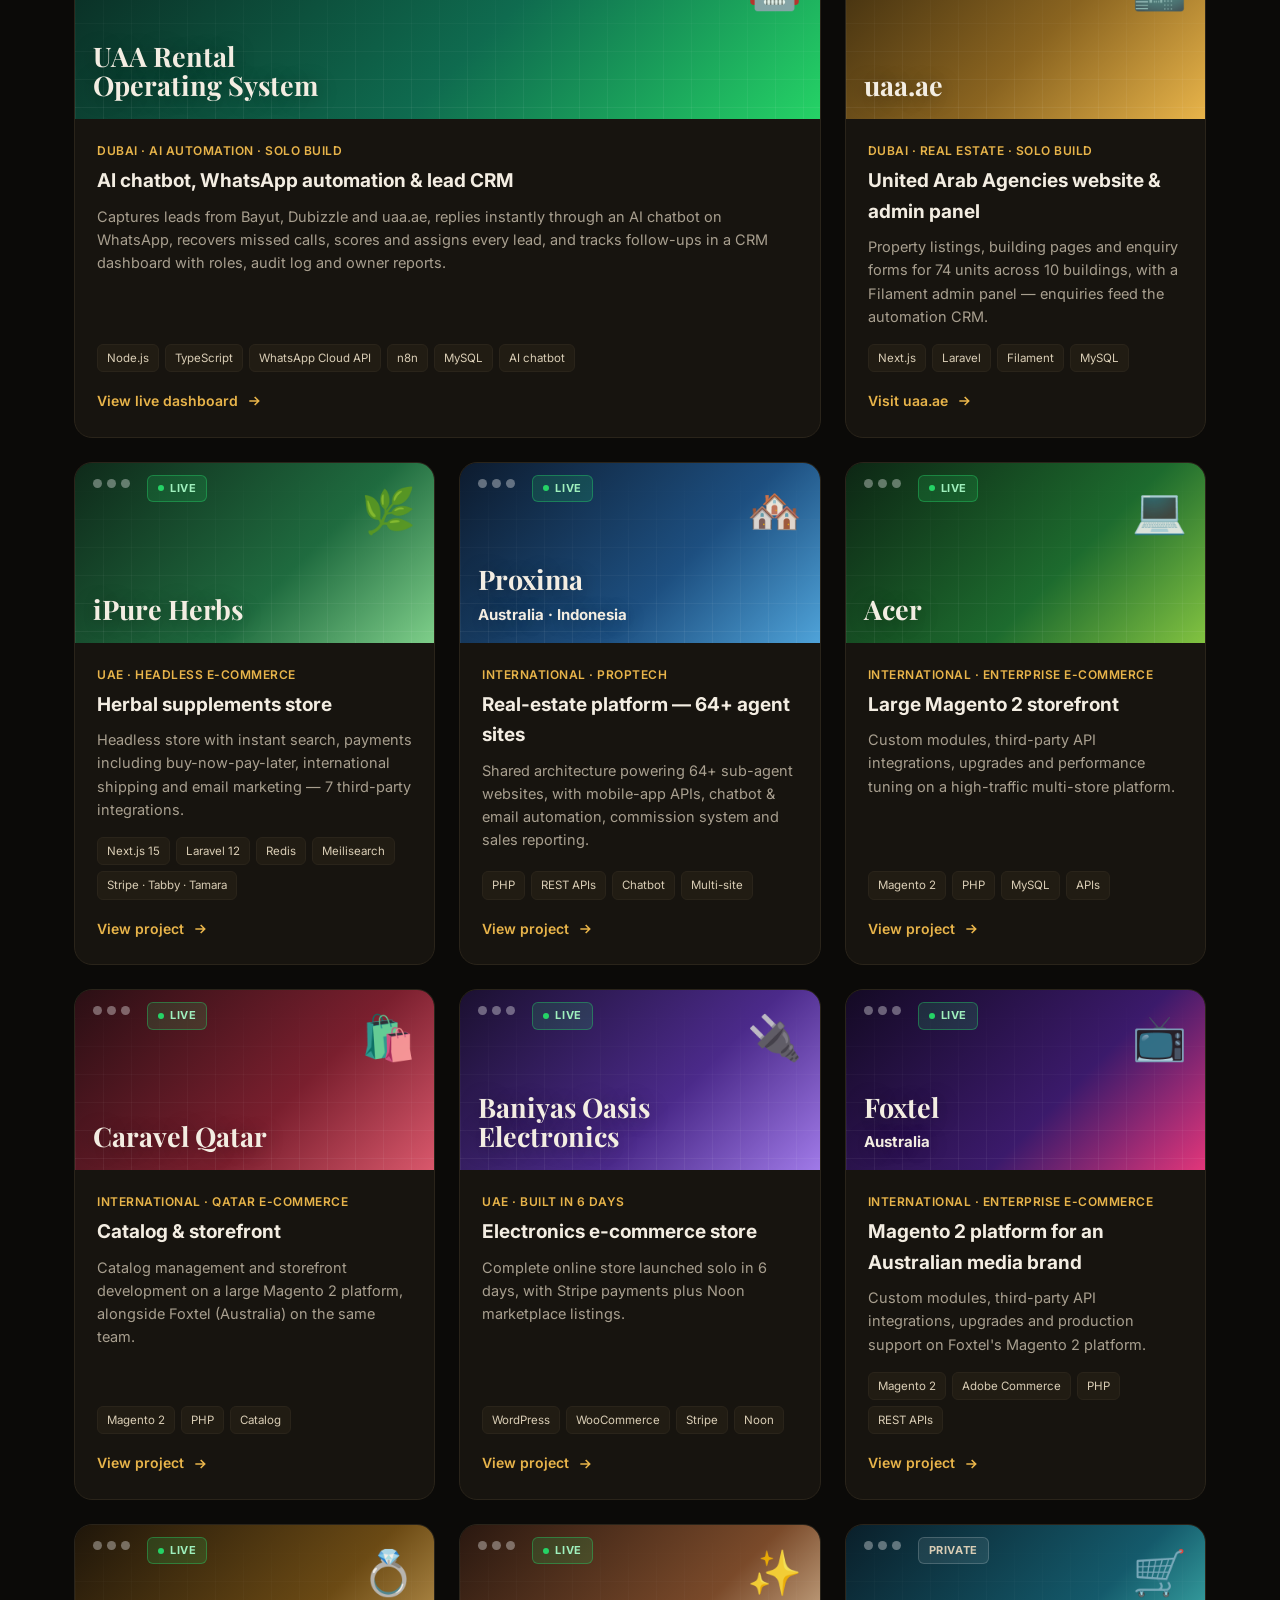
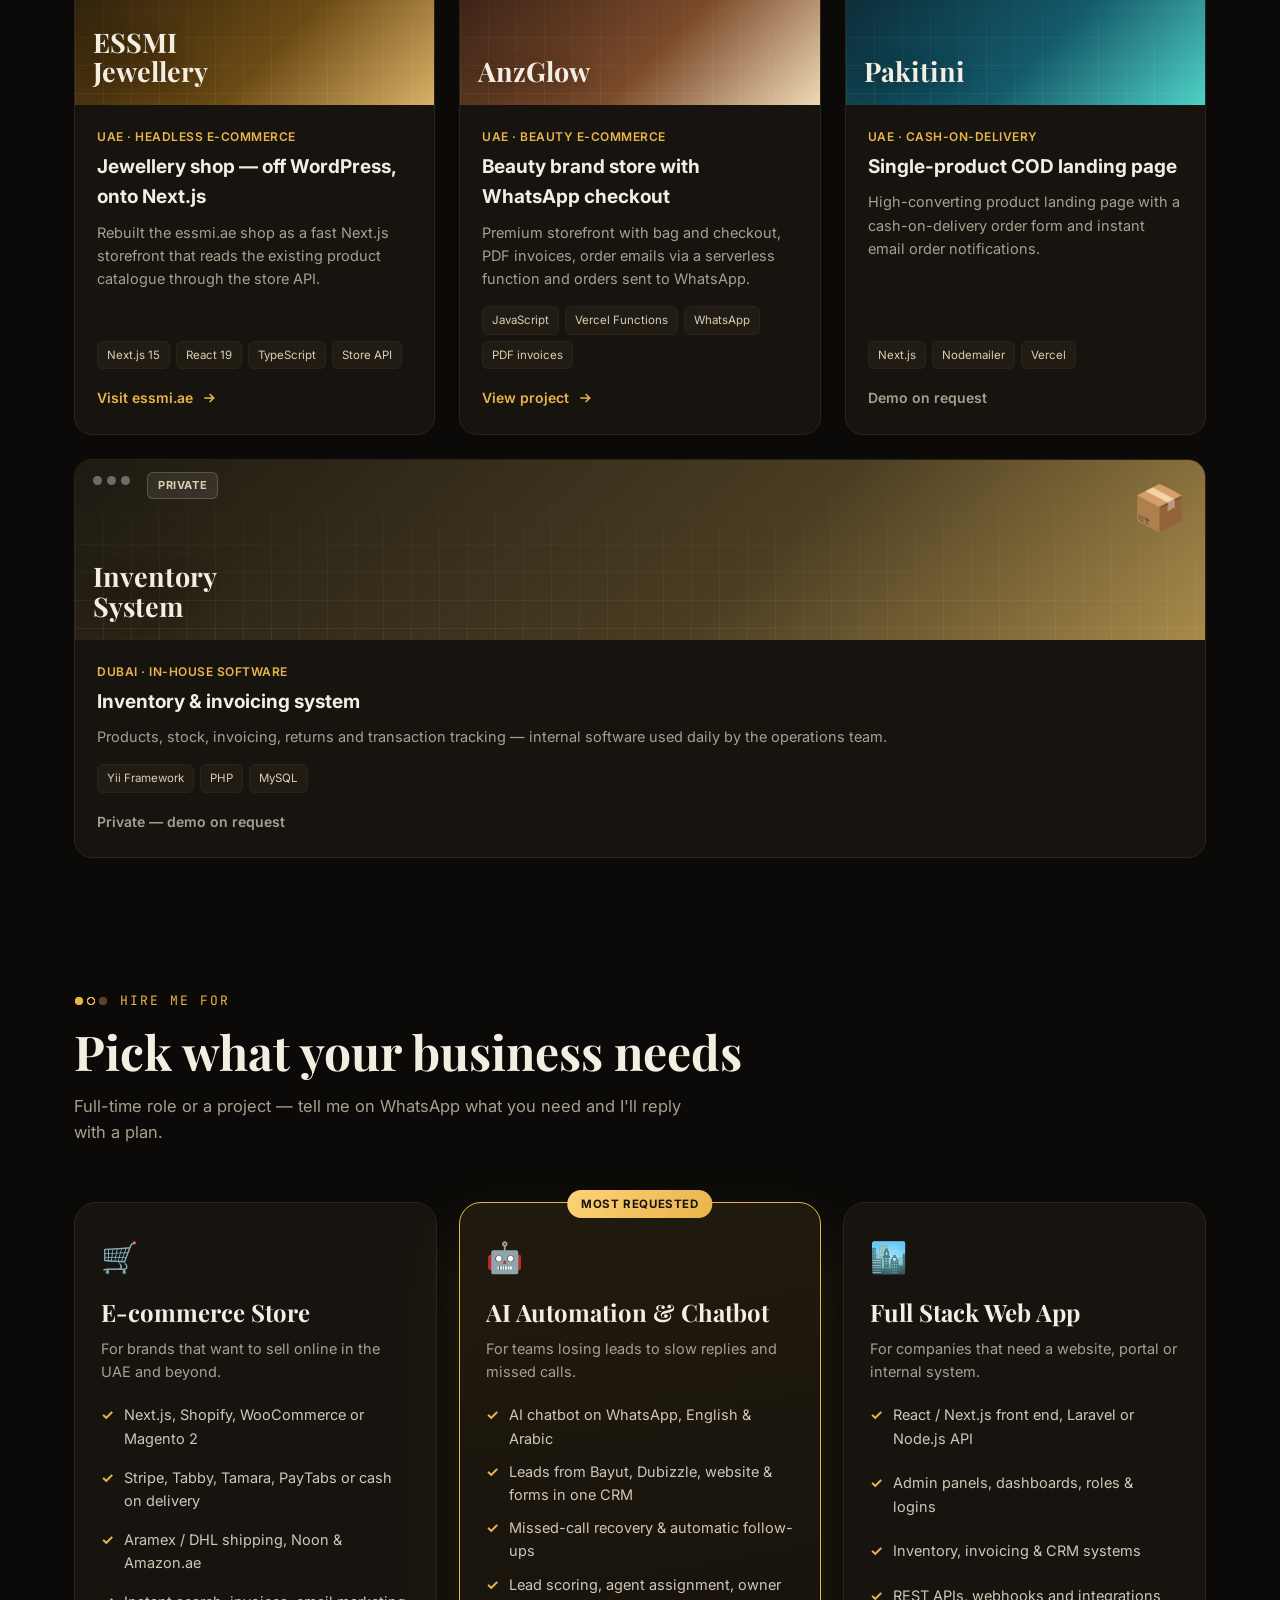
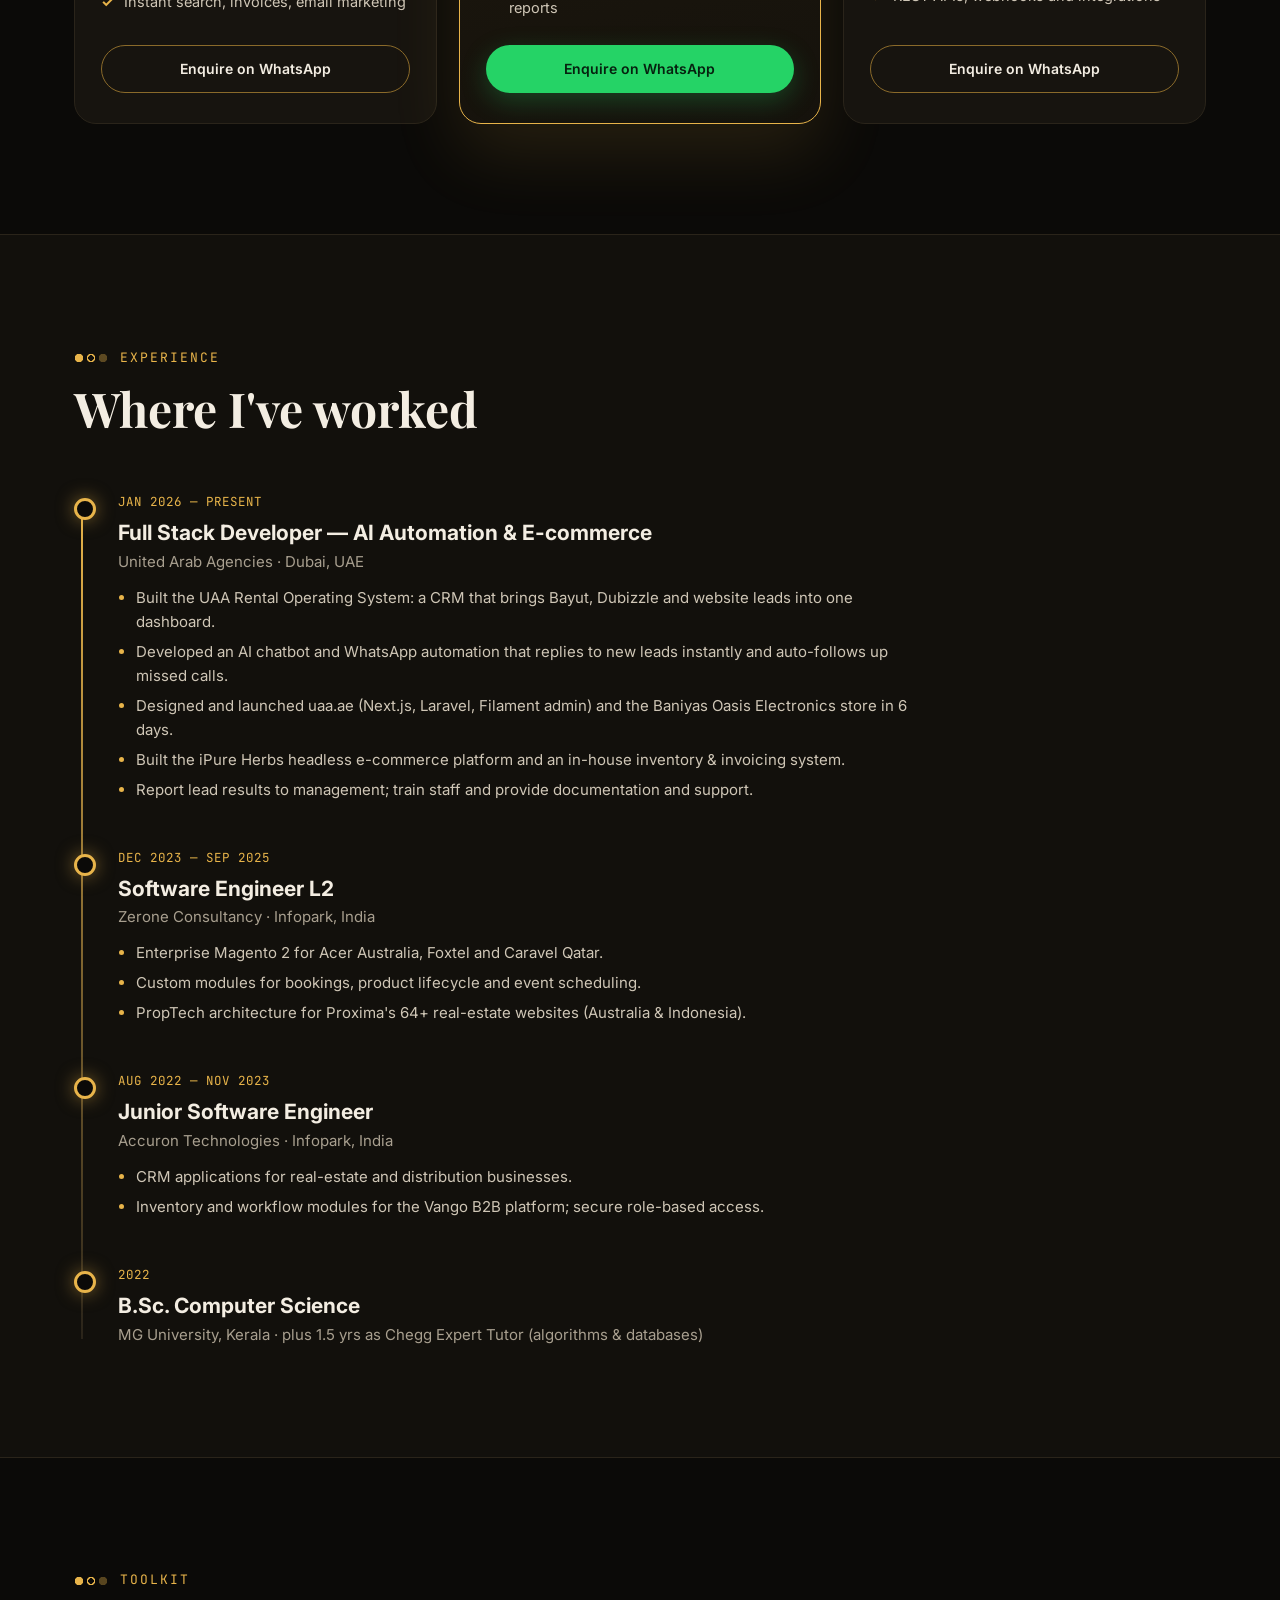
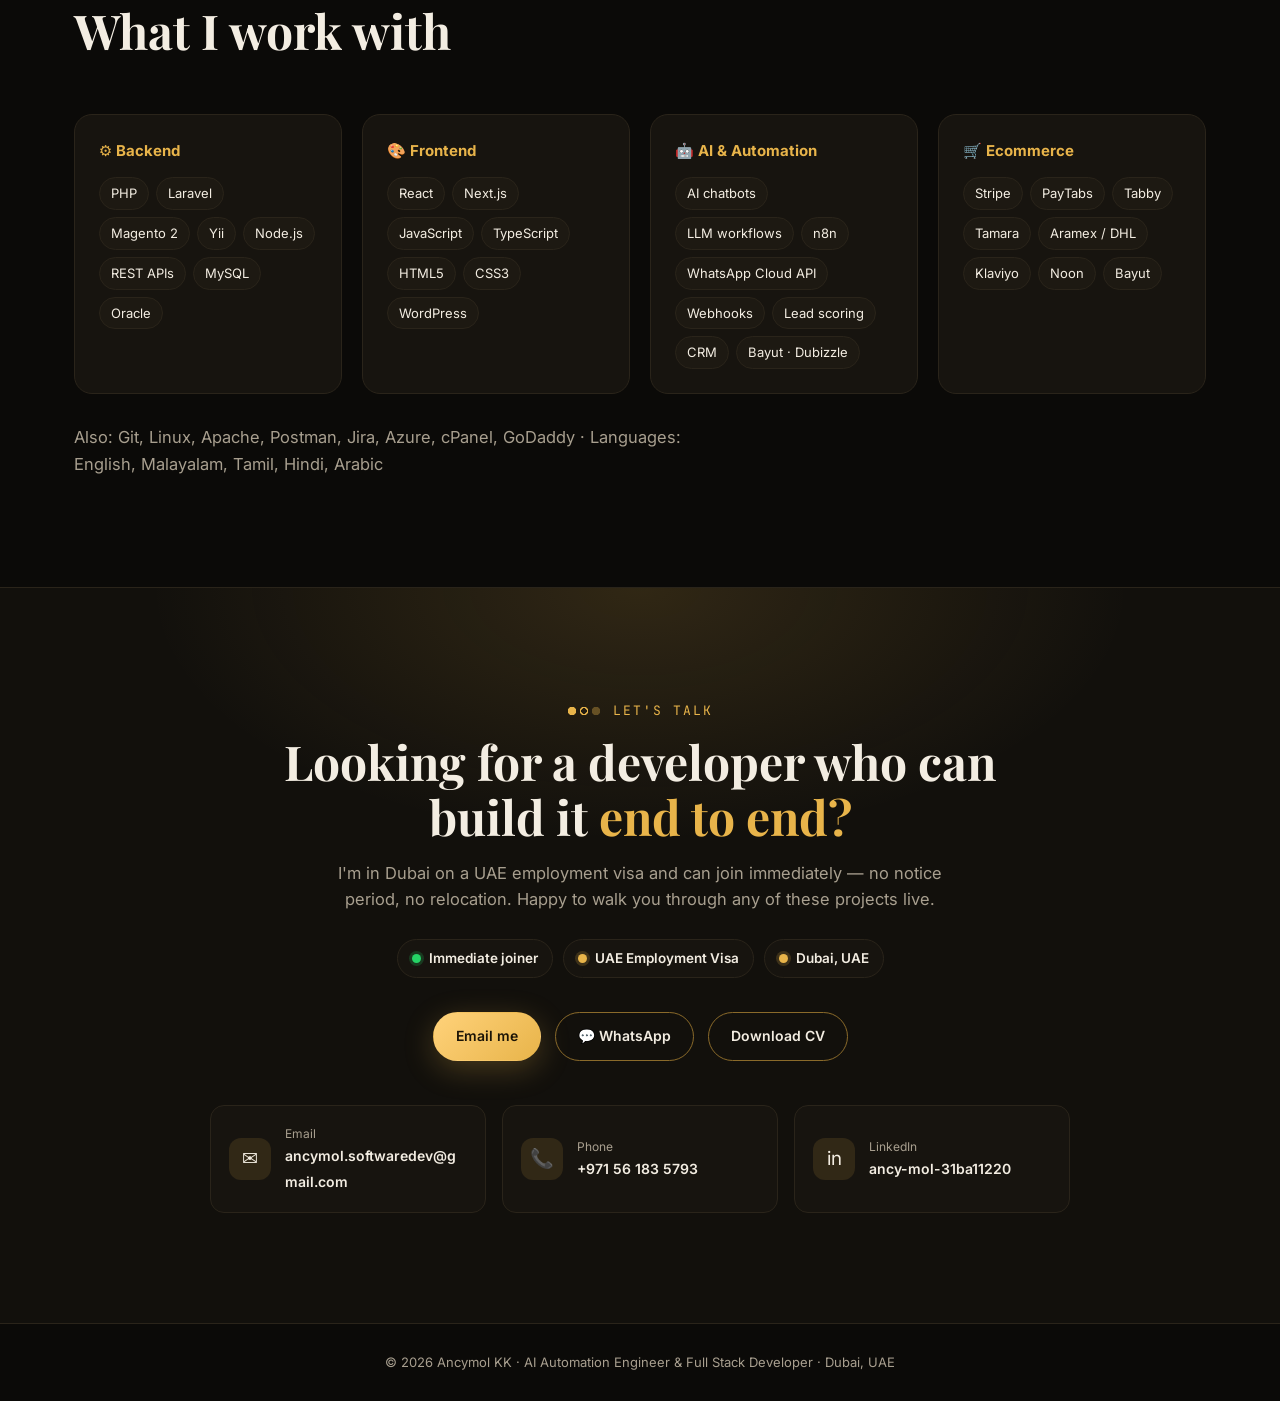
==== commit f22ce865: "Portfolio: AI Automation Engineer & Full Stack positioning, 14 projects with filters, store-style de" ====
--- a/index.html
+++ b/index.html
@@ -3,10 +3,10 @@
 <head>
 <meta charset="utf-8">
 <meta name="viewport" content="width=device-width, initial-scale=1">
-<title>Ancymol KK — Full Stack & Automation Developer</title>
-<meta name="description" content="Ancymol KK — Full Stack Developer in Dubai. Ecommerce (Magento 2, Laravel, Next.js) and AI / WhatsApp automation for real estate and retail. Available to join immediately.">
-<meta property="og:title" content="Ancymol KK — Full Stack & Automation Developer, Dubai">
-<meta property="og:description" content="I build ecommerce platforms and automations that turn leads into customers.">
+<title>Ancymol KK — AI Automation Engineer & Full Stack Developer</title>
+<meta name="description" content="Ancymol KK — AI Automation Engineer and Full Stack Developer in Dubai. AI chatbots, WhatsApp automation and CRM systems for real estate; e-commerce on Next.js, Laravel and Magento 2 for brands in the UAE, Australia and Qatar. UAE employment visa, available to join immediately.">
+<meta property="og:title" content="Ancymol KK — AI Automation Engineer & Full Stack Developer, Dubai">
+<meta property="og:description" content="AI chatbots, WhatsApp automation, CRM systems and e-commerce platforms — 14 shipped projects (9 e-commerce) across the UAE, Australia, Qatar and Indonesia.">
 <meta property="og:image" content="assets/profile.webp">
 <link rel="icon" href="assets/profile.webp">
 <link rel="preconnect" href="https://fonts.googleapis.com">
@@ -43,7 +43,7 @@
 .nav-cta{padding:9px 18px}
 
 /* hero */
-.hero{overflow:hidden;min-height:100vh;display:flex;align-items:center;padding:110px 0 60px;position:relative;
+.hero{overflow:hidden;min-height:100vh;display:flex;align-items:center;padding:140px 0 60px;position:relative;
   background:radial-gradient(900px 600px at 78% 40%,rgba(232,180,74,.13),transparent 60%),radial-gradient(600px 400px at 10% 90%,rgba(232,180,74,.06),transparent 60%)}
 .hero::before{content:"";position:absolute;inset:0;background-image:linear-gradient(rgba(232,180,74,.04) 1px,transparent 1px),linear-gradient(90deg,rgba(232,180,74,.04) 1px,transparent 1px);background-size:60px 60px;mask-image:radial-gradient(ellipse at center,#000 30%,transparent 75%);pointer-events:none}
 .hero-grid{display:grid;grid-template-columns:1.15fr .85fr;gap:60px;align-items:center;position:relative}
@@ -84,7 +84,12 @@
 
 /* sections */
 section{padding:110px 0}
-.eyebrow{font-family:'JetBrains Mono',monospace;color:var(--gold);font-size:13px;letter-spacing:2px;text-transform:uppercase}
+.eyebrow{font-family:'JetBrains Mono',monospace;color:var(--gold);font-size:13px;letter-spacing:2px;text-transform:uppercase;display:inline-flex;align-items:center;gap:12px}
+.eyebrow::before{content:"";flex:0 0 auto;width:34px;height:10px;background:radial-gradient(circle at 5px 5px,var(--gold) 4px,transparent 4.5px),radial-gradient(circle at 17px 5px,transparent 2.6px,var(--gold) 3px,var(--gold) 4px,transparent 4.5px),radial-gradient(circle at 29px 5px,rgba(232,180,74,.35) 4px,transparent 4.5px)}
+.avail{display:flex;flex-wrap:wrap;gap:10px;margin-top:26px}
+.avail span{display:inline-flex;align-items:center;gap:8px;padding:8px 14px;border-radius:999px;font-size:13.5px;font-weight:600;background:var(--card);border:1px solid var(--line)}
+.avail span i{width:9px;height:9px;border-radius:50%;background:var(--gold);box-shadow:0 0 0 3px rgba(232,180,74,.18)}
+.avail span.g i{background:var(--green);box-shadow:0 0 0 3px rgba(37,211,102,.2)}
 h2{font-family:'Playfair Display',serif;font-size:clamp(32px,4vw,48px);line-height:1.15;margin-top:10px}
 .sub{color:var(--muted);max-width:620px;margin-top:14px;font-size:16.5px}
 .head{margin-bottom:56px}
@@ -150,6 +155,77 @@
 .card:hover .view svg{transform:translateX(4px)}
 .card.wide{grid-column:span 2}
 .card.wide .shot{height:180px}
+.card.hide{display:none}
+.card.full{grid-column:1/-1}
+.filters{display:flex;flex-wrap:wrap;gap:10px;margin:-26px 0 34px}
+.filters button{font:inherit;font-size:13.5px;font-weight:600;padding:9px 16px;border-radius:999px;border:1px solid var(--line);background:var(--card);color:var(--muted);cursor:pointer;transition:.2s}
+.filters button:hover{color:var(--gold);border-color:var(--goldDim)}
+.filters button.on{background:linear-gradient(135deg,var(--gold2),var(--gold));color:#1a1306;border-color:transparent}
+.filters button small{opacity:.7;margin-left:4px}
+
+/* AI capabilities */
+.caps{display:grid;grid-template-columns:repeat(3,1fr);gap:20px}
+.cap{background:var(--card);border:1px solid var(--line);border-radius:var(--radius);padding:26px;transition:.3s}
+.cap:hover{border-color:rgba(232,180,74,.45);transform:translateY(-4px)}
+.cap .ci{width:46px;height:46px;border-radius:13px;background:rgba(232,180,74,.12);display:grid;place-items:center;font-size:22px;margin-bottom:16px}
+.cap h4{font-size:17.5px;margin-bottom:8px}
+.cap p{color:var(--muted);font-size:14.5px}
+.cap .mono{display:block;margin-top:14px;font-size:11.5px;color:var(--goldDim)}
+
+/* announcement bar (store-style) */
+.announce{height:34px;display:flex;align-items:center;justify-content:center;gap:18px;font-size:12.5px;font-weight:500;color:#1a1306;background:linear-gradient(90deg,var(--gold),var(--gold2),var(--gold));overflow:hidden;white-space:nowrap}
+.announce a{text-decoration:underline;text-underline-offset:3px;font-weight:700}
+.announce .sep{opacity:.45}
+
+/* brand ticker */
+.ticker{border-bottom:1px solid var(--line);background:var(--bg);padding:26px 0;overflow:hidden;position:relative}
+.ticker::before,.ticker::after{content:"";position:absolute;top:0;bottom:0;width:120px;z-index:1;pointer-events:none}
+.ticker::before{left:0;background:linear-gradient(90deg,var(--bg),transparent)}
+.ticker::after{right:0;background:linear-gradient(-90deg,var(--bg),transparent)}
+.ticker small{display:block;text-align:center;font-family:'JetBrains Mono',monospace;font-size:11.5px;letter-spacing:2px;color:var(--muted);text-transform:uppercase;margin-bottom:16px}
+.track{display:flex;width:max-content;animation:marquee 38s linear infinite}
+.ticker:hover .track{animation-play-state:paused}
+.track span{font-family:'Playfair Display',serif;font-size:26px;font-weight:700;color:#5d5444;padding:0 34px;display:flex;align-items:center;gap:34px;transition:.2s}
+.track span::after{content:"✦";font-size:13px;color:var(--goldDim)}
+.track span:hover{color:var(--gold)}
+@keyframes marquee{to{transform:translateX(-50%)}}
+
+/* store-style project cards */
+.ribbon{position:absolute;top:12px;left:72px;z-index:2;font-size:11px;font-weight:700;letter-spacing:.6px;text-transform:uppercase;padding:4px 10px;border-radius:6px;display:inline-flex;align-items:center;gap:6px}
+.ribbon.live{background:rgba(37,211,102,.16);color:#9ff0bd;border:1px solid rgba(37,211,102,.4)}
+.ribbon.live::before{content:"";width:6px;height:6px;border-radius:50%;background:var(--green)}
+.ribbon.priv{background:rgba(255,255,255,.08);color:#d9cdb5;border:1px solid rgba(255,255,255,.18)}
+.qv{position:absolute;left:50%;top:50%;z-index:3;transform:translate(-50%,-30%);opacity:0;transition:.3s;background:rgba(11,10,8,.85);border:1px solid var(--gold);color:var(--gold2);font-size:13px;font-weight:700;padding:10px 18px;border-radius:999px;backdrop-filter:blur(6px);white-space:nowrap}
+.card:hover .qv{opacity:1;transform:translate(-50%,-50%)}
+.card .shot::before{transition:transform .6s ease}
+.card:hover .shot::before{transform:scale(1.08)}
+
+/* service packages */
+.pk-grid{display:grid;grid-template-columns:repeat(3,1fr);gap:22px;align-items:stretch}
+.pk{background:var(--card);border:1px solid var(--line);border-radius:22px;padding:30px 26px;display:flex;flex-direction:column;position:relative;transition:.3s}
+.pk:hover{transform:translateY(-6px);border-color:rgba(232,180,74,.45)}
+.pk.best{background:linear-gradient(170deg,#211a0e,#15120c);border-color:var(--gold);box-shadow:0 30px 70px rgba(232,180,74,.12)}
+.pk .flag{position:absolute;top:-13px;left:50%;transform:translateX(-50%);background:linear-gradient(135deg,var(--gold2),var(--gold));color:#1a1306;font-size:11.5px;font-weight:700;letter-spacing:.6px;text-transform:uppercase;padding:5px 14px;border-radius:999px;white-space:nowrap}
+.pk .pi{font-size:30px}
+.pk h4{font-family:'Playfair Display',serif;font-size:24px;margin:12px 0 6px}
+.pk .for{color:var(--muted);font-size:14.5px}
+.pk ul{list-style:none;margin:20px 0 26px;display:grid;gap:10px;flex:1}
+.pk li{display:flex;gap:10px;font-size:14.5px;color:#cfc6b6}
+.pk li::before{content:"✓";color:var(--gold);font-weight:700}
+.pk .btn{justify-content:center}
+.btn-wa{background:var(--green);color:#06210f;box-shadow:0 8px 26px rgba(37,211,102,.25)}
+.btn-wa:hover{transform:translateY(-2px);box-shadow:0 12px 34px rgba(37,211,102,.4)}
+
+/* floating WhatsApp */
+.wa-float{position:fixed;right:22px;bottom:22px;z-index:60;display:flex;align-items:center;gap:10px}
+.wa-float .lbl{background:#fff;color:#0b141a;font-size:13.5px;font-weight:600;padding:9px 14px;border-radius:12px;box-shadow:0 10px 30px rgba(0,0,0,.35);opacity:0;transform:translateX(8px);transition:.3s;pointer-events:none;white-space:nowrap}
+.wa-float:hover .lbl,.wa-float.peek .lbl{opacity:1;transform:none}
+.wa-btn{width:60px;height:60px;border-radius:50%;background:#25d366;display:grid;place-items:center;box-shadow:0 12px 30px rgba(37,211,102,.45);position:relative;transition:.25s}
+.wa-btn:hover{transform:scale(1.08)}
+.wa-btn::before{content:"";position:absolute;inset:0;border-radius:50%;border:2px solid #25d366;animation:waRing 2.2s ease-out infinite}
+@keyframes waRing{from{transform:scale(1);opacity:.8}to{transform:scale(1.6);opacity:0}}
+.wa-btn svg{width:32px;height:32px}
+.wa-btn .n{position:absolute;top:-2px;right:-2px;width:20px;height:20px;border-radius:50%;background:#ff3b30;color:#fff;font-size:11px;font-weight:700;display:grid;place-items:center;border:2px solid var(--bg)}
 
 /* experience */
 .timeline{position:relative;max-width:860px}
@@ -192,7 +268,8 @@
   .hero-grid,.spot{grid-template-columns:1fr}
   .portrait{order:-1;width:min(300px,78vw);margin-top:10px}
   .chip.c1{left:-6%}.chip.c2{left:-8%}.chip.c3{right:-6%}
-  .grid{grid-template-columns:1fr 1fr}
+  .grid,.caps{grid-template-columns:1fr 1fr}
+  .pk-grid{grid-template-columns:1fr;max-width:560px;margin:0 auto;gap:30px}
   .card.wide{grid-column:span 2}
   .skills{grid-template-columns:1fr 1fr}
   .spot{padding:36px 26px}
@@ -205,7 +282,14 @@
   .stats .wrap{grid-template-columns:1fr 1fr}
   .stat:nth-child(2){border-right:0}
   .stat:nth-child(-n+2){border-bottom:1px solid var(--line)}
-  .grid,.skills,.cards{grid-template-columns:1fr}
+  .grid,.skills,.cards,.caps,.pk-grid{grid-template-columns:1fr}
+  .pk-grid{gap:30px}
+  .announce .hide-sm{display:none}
+  .track span{font-size:21px;padding:0 22px;gap:22px}
+  .wa-float{right:16px;bottom:16px}
+  .wa-btn{width:54px;height:54px}
+  .wa-float .lbl{display:none}
+  .filters{margin:-30px 0 26px}
   .card.wide{grid-column:auto}
   .chip{font-size:11px;padding:7px 10px}.chip b{font-size:15px}
   .chip.c1{left:-4%}.chip.c2{left:-4%}.chip.c3{right:-4%}
@@ -213,18 +297,25 @@
   .spot h3{font-size:26px}
   .hero{text-align:left}
 }
-@media (prefers-reduced-motion:reduce){*{animation:none!important;transition:none!important}.rv,.msg,.btns,.hot{opacity:1;transform:none}}
+@media (prefers-reduced-motion:reduce){*{animation:none!important;transition:none!important}.rv,.msg,.btns,.hot{opacity:1;transform:none}.track{flex-wrap:wrap;width:auto;justify-content:center}}
 </style>
 </head>
 <body>
 
 <nav>
+  <div class="announce">
+    <span>✦ Immediate joiner · UAE Employment Visa · Dubai</span>
+    <span class="sep hide-sm">|</span>
+    <span class="hide-sm">Free live walkthrough of any project — <a href="https://wa.me/971561835793?text=Hi%20Ancymol%2C%20I%20saw%20your%20portfolio%20and%20would%20like%20a%20walkthrough." target="_blank" rel="noopener">book on WhatsApp</a></span>
+  </div>
   <div class="wrap">
     <a href="#top" class="logo">Ancymol<span>.</span></a>
     <div class="links">
       <a href="#about">About</a>
-      <a href="#automation">Automation</a>
+      <a href="#ai">AI &amp; Automation</a>
+      <a href="#automation">Featured</a>
       <a href="#projects">Projects</a>
+      <a href="#services">Services</a>
       <a href="#experience">Experience</a>
       <a href="#skills">Skills</a>
     </div>
@@ -236,15 +327,16 @@
 <header class="hero" id="top">
   <div class="wrap hero-grid">
     <div>
-      <div class="badge"><span class="dot"></span>Dubai, UAE · Available to join immediately</div>
-      <h1>Hi, I'm Ancymol.<br>I build systems that <em>turn leads into customers.</em></h1>
-      <p class="role">Full Stack Developer — <span class="typed" id="typed">WhatsApp &amp; AI Automation</span><span class="caret"></span></p>
-      <p class="lead">4 years shipping <b>ecommerce platforms</b> (Magento 2, Laravel, Next.js) and <b>business automation</b> for brands like <b>Acer Australia</b> and <b>Proxima</b> real estate. In Dubai I build end-to-end — from the company website to a WhatsApp bot that answers property leads at 2&nbsp;AM.</p>
+      <div class="badge"><span class="dot"></span>Available to join immediately · UAE Employment Visa</div>
+      <h1>Hi, I'm Ancymol.<br>I build <em>AI automation</em> that turns leads into customers.</h1>
+      <p class="role">AI Automation Engineer &amp; Full Stack Developer — <span class="typed" id="typed">AI Chatbots &amp; WhatsApp</span><span class="caret"></span></p>
+      <p class="lead">4 years building <b>AI-powered automation</b>, <b>CRM systems</b> and <b>e-commerce platforms</b> end to end with React, Next.js, Laravel and Node.js. In Dubai I designed and built the <b>uaa.ae</b> website and its <b>Rental Operating System</b> — an AI chatbot that answers Bayut, Dubizzle and website leads on WhatsApp in seconds, recovers missed calls and tracks every enquiry. Before that: enterprise platforms for <b>Acer Australia</b>, <b>Foxtel</b>, <b>Caravel Qatar</b> and <b>Proxima</b>.</p>
       <div class="cta">
         <a href="#projects" class="btn btn-gold">View my projects
           <svg width="16" height="16" viewBox="0 0 24 24" fill="none" stroke="currentColor" stroke-width="2.4"><path d="M5 12h14M13 6l6 6-6 6"/></svg></a>
         <a href="assets/Ancymol_KK_CV.pdf" class="btn btn-ghost" download>Download CV</a>
       </div>
+      <div class="avail"><span class="g"><i></i>Immediate joiner</span><span><i></i>UAE Employment Visa</span><span><i></i>4 yrs experience</span></div>
       <div class="meta">
         <span>✉️ ancymol.softwaredev@gmail.com</span>
         <span>📞 +971 56 183 5793</span>
@@ -253,8 +345,8 @@
     <div class="portrait">
       <div class="ring"></div>
       <img src="assets/profile.webp" alt="Ancymol KK, Full Stack Developer" width="420" height="420">
-      <div class="chip c1"><b>4+ yrs</b>Full stack</div>
-      <div class="chip c2"><b>64+</b>real-estate sites</div>
+      <div class="chip c1"><b>AI</b>chatbot &amp; CRM</div>
+      <div class="chip c2"><b>14</b>projects shipped</div>
       <div class="chip c3"><b>24/7</b>lead replies</div>
     </div>
   </div>
@@ -264,9 +356,18 @@
 <div class="stats">
   <div class="wrap">
     <div class="stat"><b data-count="4">0</b><span>Years experience<br>(India + UAE)</span></div>
+    <div class="stat"><b data-count="14">0</b><span>Projects shipped —<br>9 of them e-commerce</span></div>
+    <div class="stat"><b data-count="4">0</b><span>Countries: UAE, Australia,<br>Qatar, Indonesia</span></div>
     <div class="stat"><b data-count="64" data-suffix="+">0</b><span>Real-estate websites<br>supported (Proxima)</span></div>
-    <div class="stat"><b data-count="6">0</b><span>Days to ship a full<br>ecommerce store</span></div>
-    <div class="stat"><b data-count="10" data-suffix="+">0</b><span>Payment, shipping &amp;<br>marketplace integrations</span></div>
+  </div>
+</div>
+
+<!-- BRAND TICKER -->
+<div class="ticker" aria-label="Brands and platforms I've worked on">
+  <small>Brands &amp; platforms I've built for</small>
+  <div class="track">
+    <span>Acer</span><span>Foxtel</span><span>Caravel Qatar</span><span>Proxima</span><span>United Arab Agencies</span><span>iPure Herbs</span><span>ESSMI</span><span>AnzGlow</span><span>Baniyas Oasis</span><span>Pakitini</span>
+    <span aria-hidden="true">Acer</span><span aria-hidden="true">Foxtel</span><span aria-hidden="true">Caravel Qatar</span><span aria-hidden="true">Proxima</span><span aria-hidden="true">United Arab Agencies</span><span aria-hidden="true">iPure Herbs</span><span aria-hidden="true">ESSMI</span><span aria-hidden="true">AnzGlow</span><span aria-hidden="true">Baniyas Oasis</span><span aria-hidden="true">Pakitini</span>
   </div>
 </div>
 
@@ -274,12 +375,14 @@
 <section id="about">
   <div class="wrap about">
     <div class="rv">
-      <div class="eyebrow">// About me</div>
-      <h2>Developer who owns the whole project</h2>
-      <p class="sub">I'm a Full Stack Developer based in Dubai with 4 years of experience — 3 in India on enterprise ecommerce for international brands, and 1 in the UAE building everything a growing company needs on my own: the website, the inventory system, online stores and the automations that answer customers around the clock.</p>
-      <p class="sub">I like taking a problem from a conversation with the business all the way to a live, working system — and I'm comfortable doing that without a big team behind me.</p>
+      <div class="eyebrow">About me</div>
+      <h2>An engineer who owns the whole system — from AI to checkout</h2>
+      <p class="sub">I'm an AI Automation Engineer and Full Stack Developer based in Dubai with 4 years of experience — 3 in India on enterprise e-commerce and PropTech for international brands, and the last year in the UAE building everything a growing real-estate company needs on my own: the uaa.ae website and admin panel, an AI chatbot and WhatsApp automation, a lead CRM, online stores and an inventory system.</p>
+      <p class="sub">I connect systems through REST APIs, webhooks and workflow tools like n8n, and I like taking a problem from a conversation with the business all the way to a live, measurable system — without needing a big team behind me.</p>
       <div class="facts">
-        <div><b>📍 Dubai, UAE</b>Available to join immediately</div>
+        <div><b>📍 Dubai, UAE</b>Immediate joiner — available now</div>
+        <div><b>🛂 UAE Employment Visa</b>Already in the UAE, no relocation needed</div>
+        <div><b>💼 4 years experience</b>India + UAE, international clients</div>
         <div><b>🎓 B.Sc. Computer Science</b>MG University, 2022</div>
         <div><b>🗣️ 5 languages</b>English, Malayalam, Tamil, Hindi, Arabic</div>
         <div><b>🤝 Beyond code</b>Hiring, interviewing &amp; user training</div>
@@ -288,27 +391,47 @@
   </div>
 </section>
 
-<!-- AUTOMATION SPOTLIGHT -->
-<section id="automation">
+<!-- AI & AUTOMATION -->
+<section id="ai" style="padding-top:20px">
   <div class="wrap">
     <div class="head rv">
-      <div class="eyebrow">// Featured build</div>
-      <h2>A WhatsApp assistant for a<br>Dubai real-estate agency</h2>
+      <div class="eyebrow">AI &amp; Automation engineering</div>
+      <h2>What I automate for a business</h2>
+      <p class="sub">Not demos — systems running in production for a Dubai real-estate company, answering real customers every day.</p>
+    </div>
+    <div class="caps">
+      <div class="cap rv"><div class="ci">🤖</div><h4>AI chatbots that qualify leads</h4><p>Conversational flows that ask the right questions per property type, match the customer to real inventory and score them HOT / WARM / COLD.</p><span class="mono">LLM-enabled workflows · question engine</span></div>
+      <div class="cap rv"><div class="ci">💬</div><h4>WhatsApp Business automation</h4><p>Interactive buttons, lists and property cards on the Meta Cloud API, approved message templates, bilingual English / Arabic replies.</p><span class="mono">Meta WhatsApp Cloud API · templates</span></div>
+      <div class="cap rv"><div class="ci">📞</div><h4>Missed-call recovery</h4><p>A missed call on a property listing triggers a WhatsApp message to the caller automatically, so no tenant is lost after hours.</p><span class="mono">Bayut leads · business-hours rules</span></div>
+      <div class="cap rv"><div class="ci">🔗</div><h4>Multi-channel lead capture</h4><p>Bayut, Dubizzle and website enquiries land in one CRM, merged by phone number, so nobody contacts the same customer twice.</p><span class="mono">REST APIs · webhooks · sync jobs</span></div>
+      <div class="cap rv"><div class="ci">⚙️</div><h4>Workflow orchestration</h4><p>Timed follow-ups, agent alerts and CRM events orchestrated with n8n, while the business logic stays in a tested Node.js API.</p><span class="mono">n8n · Node.js · TypeScript</span></div>
+      <div class="cap rv"><div class="ci">📊</div><h4>CRM dashboards &amp; accountability</h4><p>Live dashboards with roles and logins, an audit log, response-time stats and an owner view of which leads were (not) followed up.</p><span class="mono">RBAC · audit log · reporting</span></div>
+    </div>
+  </div>
+</section>
+
+<!-- AUTOMATION SPOTLIGHT -->
+<section id="automation" style="padding-top:20px">
+  <div class="wrap">
+    <div class="head rv">
+      <div class="eyebrow">Featured build</div>
+      <h2>UAA Rental Operating System —<br>AI automation for real estate</h2>
     </div>
     <div class="spot rv">
       <div>
-        <span class="tag">Live demo · Node.js · n8n · Meta WhatsApp Cloud API</span>
-        <h3>Every Bayut lead answered in seconds — in English or Arabic.</h3>
-        <p>Property leads arrive at all hours, and a missed call usually means a lost tenant. I designed and built the whole platform: a bot that qualifies the customer, matches them to real units, scores the lead and hands it to the right salesperson.</p>
+        <span class="tag">Live in production · Node.js · n8n · Meta WhatsApp Cloud API</span>
+        <h3>Every Bayut, Dubizzle and website lead answered in seconds — in English or Arabic.</h3>
+        <p>Property leads arrive at all hours, and a missed call usually means a lost tenant. For United Arab Agencies (74 units across 10 buildings) I designed and built the whole platform: an AI chatbot that qualifies the customer, matches them to real units, scores the lead and hands it to the right salesperson — with a CRM dashboard to track every enquiry.</p>
         <ul class="feat">
           <li>Smart question flow per property type (apartment, villa, office, shop)</li>
           <li>Reads the Bayut listing reference and skips questions it already knows</li>
           <li>Scores leads HOT / WARM / COLD and assigns an agent automatically</li>
           <li>Missed-call recovery and timed follow-ups orchestrated with n8n</li>
+          <li>Website enquiries from uaa.ae flow straight into the same CRM</li>
           <li>Team dashboard: chats, roles &amp; logins, audit log, owner accountability view</li>
         </ul>
         <div class="flow mono">
-          <span>Bayut lead</span><i>→</i><span>WhatsApp bot</span><i>→</i><span>Qualify</span><i>→</i><span>Match units</span><i>→</i><span>Agent + n8n</span>
+          <span>Bayut · Dubizzle · uaa.ae</span><i>→</i><span>AI chatbot on WhatsApp</span><i>→</i><span>Qualify</span><i>→</i><span>Match units</span><i>→</i><span>CRM + agent</span>
         </div>
         <div class="cta" style="margin-top:0">
           <a href="https://automation.c36.airoapp.ai/dashboard" target="_blank" rel="noopener" class="btn btn-gold">View live dashboard
@@ -340,61 +463,83 @@
 <section id="projects" style="padding-top:20px">
   <div class="wrap">
     <div class="head rv">
-      <div class="eyebrow">// Selected work</div>
+      <div class="eyebrow">Selected work · 14 projects</div>
       <h2>Projects I've built &amp; shipped</h2>
-      <p class="sub">From solo builds in Dubai to enterprise platforms for international brands. Click any card to see it live.</p>
-    </div>
-
-    <div class="grid">
-      <a class="card wide rv" href="https://prototype-uaa.vercel.app/" target="_blank" rel="noopener">
+      <p class="sub">14 projects — AI automation, real estate, 9 e-commerce stores and enterprise platforms. Here are 12 of them, from solo builds in Dubai to international brands in Australia, Qatar and Indonesia.</p>
+    </div>
+
+    <div class="filters rv" role="group" aria-label="Filter projects">
+      <button class="on" data-f="all">All <small>12</small></button>
+      <button data-f="ai">AI &amp; Automation</button>
+      <button data-f="realestate">Real estate</button>
+      <button data-f="ecom">E-commerce <small>9</small></button>
+      <button data-f="intl">International</button>
+    </div>
+
+    <div class="grid" id="pgrid">
+      <a class="card wide rv" data-cat="ai realestate" href="https://automation.c36.airoapp.ai/dashboard" target="_blank" rel="noopener">
+        <div class="shot" style="--g:linear-gradient(135deg,#0a2a22,#0f6b4f 55%,#25d366)">
+          <div class="browser"><i></i><i></i><i></i></div><div class="ico">🤖</div>
+          <div class="big">UAA Rental<br>Operating System</div>
+        </div>
+        <div class="card-body">
+          <div class="where">Dubai · AI automation · Solo build</div>
+          <h4>AI chatbot, WhatsApp automation &amp; lead CRM</h4>
+          <p>Captures leads from Bayut, Dubizzle and uaa.ae, replies instantly through an AI chatbot on WhatsApp, recovers missed calls, scores and assigns every lead, and tracks follow-ups in a CRM dashboard with roles, audit log and owner reports.</p>
+          <div class="stack"><span>Node.js</span><span>TypeScript</span><span>WhatsApp Cloud API</span><span>n8n</span><span>MySQL</span><span>AI chatbot</span></div>
+          <span class="view">View live dashboard <svg width="16" height="16" viewBox="0 0 24 24" fill="none" stroke="currentColor" stroke-width="2.4"><path d="M5 12h14M13 6l6 6-6 6"/></svg></span>
+        </div>
+      </a>
+
+      <a class="card rv" data-cat="realestate" href="https://uaa.ae/" target="_blank" rel="noopener">
         <div class="shot" style="--g:linear-gradient(135deg,#3a2a0e,#8a6420 55%,#e8b44a)">
           <div class="browser"><i></i><i></i><i></i></div><div class="ico">🏙️</div>
-          <div class="big">United Arab Agencies<br>— new website</div>
-        </div>
-        <div class="card-body">
-          <div class="where">Dubai · Solo build</div>
-          <h4>Real-estate company website &amp; property showcase</h4>
-          <p>A modern, fast website for a Dubai agency leasing 70+ units across 10 buildings — property listings, building pages and enquiry flows connected to WhatsApp. Designed, built and deployed on my own.</p>
-          <div class="stack"><span>Next.js</span><span>Laravel</span><span>Vercel</span><span>Responsive UI</span></div>
-          <span class="view">View project <svg width="16" height="16" viewBox="0 0 24 24" fill="none" stroke="currentColor" stroke-width="2.4"><path d="M5 12h14M13 6l6 6-6 6"/></svg></span>
-        </div>
-      </a>
-
-      <a class="card rv" href="https://ipureherbs.org" target="_blank" rel="noopener">
+          <div class="big">uaa.ae</div>
+        </div>
+        <div class="card-body">
+          <div class="where">Dubai · Real estate · Solo build</div>
+          <h4>United Arab Agencies website &amp; admin panel</h4>
+          <p>Property listings, building pages and enquiry forms for 74 units across 10 buildings, with a Filament admin panel — enquiries feed the automation CRM.</p>
+          <div class="stack"><span>Next.js</span><span>Laravel</span><span>Filament</span><span>MySQL</span></div>
+          <span class="view">Visit uaa.ae <svg width="16" height="16" viewBox="0 0 24 24" fill="none" stroke="currentColor" stroke-width="2.4"><path d="M5 12h14M13 6l6 6-6 6"/></svg></span>
+        </div>
+      </a>
+
+      <a class="card rv" data-cat="ecom" href="https://ipureherbs.org" target="_blank" rel="noopener">
         <div class="shot" style="--g:linear-gradient(135deg,#0f2a1a,#1f6b3f 60%,#7fcf8a)">
           <div class="browser"><i></i><i></i><i></i></div><div class="ico">🌿</div>
           <div class="big">iPure Herbs</div>
         </div>
         <div class="card-body">
-          <div class="where">UAE · Ecommerce</div>
+          <div class="where">UAE · Headless e-commerce</div>
           <h4>Herbal supplements store</h4>
-          <p>Full ecommerce with instant search, 4 payment gateways incl. buy-now-pay-later, international shipping and email marketing.</p>
-          <div class="stack"><span>Laravel 12</span><span>Next.js 15</span><span>Redis</span><span>Meilisearch</span><span>Stripe · Tabby · Tamara</span></div>
+          <p>Headless store with instant search, payments including buy-now-pay-later, international shipping and email marketing — 7 third-party integrations.</p>
+          <div class="stack"><span>Next.js 15</span><span>Laravel 12</span><span>Redis</span><span>Meilisearch</span><span>Stripe · Tabby · Tamara</span></div>
           <span class="view">View project <svg width="16" height="16" viewBox="0 0 24 24" fill="none" stroke="currentColor" stroke-width="2.4"><path d="M5 12h14M13 6l6 6-6 6"/></svg></span>
         </div>
       </a>
 
-      <a class="card rv" href="https://www.proxima.com.au" target="_blank" rel="noopener">
+      <a class="card rv" data-cat="realestate intl ai" href="https://www.proxima.com.au/" target="_blank" rel="noopener">
         <div class="shot" style="--g:linear-gradient(135deg,#0d1b2e,#1d4f80 60%,#4fa3d9)">
           <div class="browser"><i></i><i></i><i></i></div><div class="ico">🏘️</div>
           <div class="big">Proxima<br><small style="font-size:15px;font-family:Inter">Australia · Indonesia</small></div>
         </div>
         <div class="card-body">
-          <div class="where">PropTech · Team project</div>
-          <h4>Real-estate reservation platform — 64+ agent sites</h4>
+          <div class="where">International · PropTech</div>
+          <h4>Real-estate platform — 64+ agent sites</h4>
           <p>Shared architecture powering 64+ sub-agent websites, with mobile-app APIs, chatbot &amp; email automation, commission system and sales reporting.</p>
-          <div class="stack"><span>PHP</span><span>REST APIs</span><span>Automation</span><span>Multi-site</span></div>
+          <div class="stack"><span>PHP</span><span>REST APIs</span><span>Chatbot</span><span>Multi-site</span></div>
           <span class="view">View project <svg width="16" height="16" viewBox="0 0 24 24" fill="none" stroke="currentColor" stroke-width="2.4"><path d="M5 12h14M13 6l6 6-6 6"/></svg></span>
         </div>
       </a>
 
-      <a class="card rv" href="https://www.acer.com/au-en" target="_blank" rel="noopener">
+      <a class="card rv" data-cat="ecom intl" href="https://www.acer.com/ae-en/" target="_blank" rel="noopener">
         <div class="shot" style="--g:linear-gradient(135deg,#0d2614,#1d6b2e 60%,#83c341)">
           <div class="browser"><i></i><i></i><i></i></div><div class="ico">💻</div>
-          <div class="big">Acer Australia</div>
-        </div>
-        <div class="card-body">
-          <div class="where">Enterprise · Backend lead</div>
+          <div class="big">Acer</div>
+        </div>
+        <div class="card-body">
+          <div class="where">International · Enterprise e-commerce</div>
           <h4>Large Magento 2 storefront</h4>
           <p>Custom modules, third-party API integrations, upgrades and performance tuning on a high-traffic multi-store platform.</p>
           <div class="stack"><span>Magento 2</span><span>PHP</span><span>MySQL</span><span>APIs</span></div>
@@ -402,35 +547,91 @@
         </div>
       </a>
 
-      <a class="card rv" href="https://baniyasoasiselectronics.com/" target="_blank" rel="noopener">
+      <a class="card rv" data-cat="ecom intl" href="https://www.caravel.qa" target="_blank" rel="noopener">
+        <div class="shot" style="--g:linear-gradient(135deg,#2a0f14,#7a1f2e 60%,#d9586c)">
+          <div class="browser"><i></i><i></i><i></i></div><div class="ico">🛍️</div>
+          <div class="big">Caravel Qatar</div>
+        </div>
+        <div class="card-body">
+          <div class="where">International · Qatar e-commerce</div>
+          <h4>Catalog &amp; storefront</h4>
+          <p>Catalog management and storefront development on a large Magento 2 platform, alongside Foxtel (Australia) on the same team.</p>
+          <div class="stack"><span>Magento 2</span><span>PHP</span><span>Catalog</span></div>
+          <span class="view">View project <svg width="16" height="16" viewBox="0 0 24 24" fill="none" stroke="currentColor" stroke-width="2.4"><path d="M5 12h14M13 6l6 6-6 6"/></svg></span>
+        </div>
+      </a>
+
+      <a class="card rv" data-cat="ecom" href="https://baniyasoasiselectronics.com/" target="_blank" rel="noopener">
         <div class="shot" style="--g:linear-gradient(135deg,#1b1030,#4b2a8a 60%,#a07ae8)">
           <div class="browser"><i></i><i></i><i></i></div><div class="ico">🔌</div>
           <div class="big">Baniyas Oasis<br>Electronics</div>
         </div>
         <div class="card-body">
           <div class="where">UAE · Built in 6 days</div>
-          <h4>Electronics ecommerce store</h4>
-          <p>Complete online store launched solo in 6 days, with Stripe payments plus Noon and Bayut marketplace listings.</p>
+          <h4>Electronics e-commerce store</h4>
+          <p>Complete online store launched solo in 6 days, with Stripe payments plus Noon marketplace listings.</p>
           <div class="stack"><span>WordPress</span><span>WooCommerce</span><span>Stripe</span><span>Noon</span></div>
           <span class="view">View project <svg width="16" height="16" viewBox="0 0 24 24" fill="none" stroke="currentColor" stroke-width="2.4"><path d="M5 12h14M13 6l6 6-6 6"/></svg></span>
         </div>
       </a>
 
-      <a class="card rv" href="https://www.caravel.qa" target="_blank" rel="noopener">
-        <div class="shot" style="--g:linear-gradient(135deg,#2a0f14,#7a1f2e 60%,#d9586c)">
-          <div class="browser"><i></i><i></i><i></i></div><div class="ico">🛍️</div>
-          <div class="big">Caravel Qatar</div>
-        </div>
-        <div class="card-body">
-          <div class="where">Qatar · Ecommerce</div>
-          <h4>Catalog &amp; storefront</h4>
-          <p>Catalog management and storefront development on a large Magento platform.</p>
-          <div class="stack"><span>Magento 2</span><span>PHP</span><span>Catalog</span></div>
+      <a class="card rv" data-cat="ecom intl" href="https://www.foxtel.com.au" target="_blank" rel="noopener">
+        <div class="shot" style="--g:linear-gradient(135deg,#140a24,#3b1a6b 60%,#e2367a)">
+          <div class="browser"><i></i><i></i><i></i></div><div class="ico">📺</div>
+          <div class="big">Foxtel<br><small style="font-size:15px;font-family:Inter">Australia</small></div>
+        </div>
+        <div class="card-body">
+          <div class="where">International · Enterprise e-commerce</div>
+          <h4>Magento 2 platform for an Australian media brand</h4>
+          <p>Custom modules, third-party API integrations, upgrades and production support on Foxtel's Magento 2 platform.</p>
+          <div class="stack"><span>Magento 2</span><span>Adobe Commerce</span><span>PHP</span><span>REST APIs</span></div>
           <span class="view">View project <svg width="16" height="16" viewBox="0 0 24 24" fill="none" stroke="currentColor" stroke-width="2.4"><path d="M5 12h14M13 6l6 6-6 6"/></svg></span>
         </div>
       </a>
 
-      <div class="card wide rv">
+      <a class="card rv" data-cat="ecom" href="https://www.essmi.ae" target="_blank" rel="noopener">
+        <div class="shot" style="--g:linear-gradient(135deg,#1f160a,#6b4a14 60%,#d9b066)">
+          <div class="browser"><i></i><i></i><i></i></div><div class="ico">💍</div>
+          <div class="big">ESSMI<br>Jewellery</div>
+        </div>
+        <div class="card-body">
+          <div class="where">UAE · Headless e-commerce</div>
+          <h4>Jewellery shop — off WordPress, onto Next.js</h4>
+          <p>Rebuilt the essmi.ae shop as a fast Next.js storefront that reads the existing product catalogue through the store API.</p>
+          <div class="stack"><span>Next.js 15</span><span>React 19</span><span>TypeScript</span><span>Store API</span></div>
+          <span class="view">Visit essmi.ae <svg width="16" height="16" viewBox="0 0 24 24" fill="none" stroke="currentColor" stroke-width="2.4"><path d="M5 12h14M13 6l6 6-6 6"/></svg></span>
+        </div>
+      </a>
+
+      <a class="card rv" data-cat="ecom" href="https://anzglow.vercel.app" target="_blank" rel="noopener">
+        <div class="shot" style="--g:linear-gradient(135deg,#2a1810,#7a4a2a 60%,#f0d9b5)">
+          <div class="browser"><i></i><i></i><i></i></div><div class="ico">✨</div>
+          <div class="big">AnzGlow</div>
+        </div>
+        <div class="card-body">
+          <div class="where">UAE · Beauty e-commerce</div>
+          <h4>Beauty brand store with WhatsApp checkout</h4>
+          <p>Premium storefront with bag and checkout, PDF invoices, order emails via a serverless function and orders sent to WhatsApp.</p>
+          <div class="stack"><span>JavaScript</span><span>Vercel Functions</span><span>WhatsApp</span><span>PDF invoices</span></div>
+          <span class="view">View project <svg width="16" height="16" viewBox="0 0 24 24" fill="none" stroke="currentColor" stroke-width="2.4"><path d="M5 12h14M13 6l6 6-6 6"/></svg></span>
+        </div>
+      </a>
+
+      <div class="card rv" data-cat="ecom">
+        <div class="shot" style="--g:linear-gradient(135deg,#0a1f2a,#145a6b 60%,#4fd1c5)">
+          <div class="browser"><i></i><i></i><i></i></div><div class="ico">🛒</div>
+          <div class="big">Pakitini</div>
+        </div>
+        <div class="card-body">
+          <div class="where">UAE · Cash-on-delivery</div>
+          <h4>Single-product COD landing page</h4>
+          <p>High-converting product landing page with a cash-on-delivery order form and instant email order notifications.</p>
+          <div class="stack"><span>Next.js</span><span>Nodemailer</span><span>Vercel</span></div>
+          <span class="view" style="color:var(--muted)">Demo on request</span>
+        </div>
+      </div>
+
+      <div class="card full rv" data-cat="ecom">
         <div class="shot" style="--g:linear-gradient(135deg,#1e1a12,#4a3d22 60%,#a88a4a)">
           <div class="browser"><i></i><i></i><i></i></div><div class="ico">📦</div>
           <div class="big">Inventory<br>System</div>
@@ -447,23 +648,74 @@
   </div>
 </section>
 
+<!-- SERVICES -->
+<section id="services" style="padding-top:20px">
+  <div class="wrap">
+    <div class="head rv">
+      <div class="eyebrow">Hire me for</div>
+      <h2>Pick what your business needs</h2>
+      <p class="sub">Full-time role or a project — tell me on WhatsApp what you need and I'll reply with a plan.</p>
+    </div>
+    <div class="pk-grid">
+      <div class="pk rv">
+        <div class="pi">🛒</div>
+        <h4>E-commerce Store</h4>
+        <p class="for">For brands that want to sell online in the UAE and beyond.</p>
+        <ul>
+          <li>Next.js, Shopify, WooCommerce or Magento 2</li>
+          <li>Stripe, Tabby, Tamara, PayTabs or cash on delivery</li>
+          <li>Aramex / DHL shipping, Noon &amp; Amazon.ae</li>
+          <li>Instant search, invoices, email marketing</li>
+        </ul>
+        <a class="btn btn-ghost" href="https://wa.me/971561835793?text=Hi%20Ancymol%2C%20I%27m%20interested%20in%20an%20e-commerce%20store." target="_blank" rel="noopener">Enquire on WhatsApp</a>
+      </div>
+      <div class="pk best rv">
+        <span class="flag">Most requested</span>
+        <div class="pi">🤖</div>
+        <h4>AI Automation &amp; Chatbot</h4>
+        <p class="for">For teams losing leads to slow replies and missed calls.</p>
+        <ul>
+          <li>AI chatbot on WhatsApp, English &amp; Arabic</li>
+          <li>Leads from Bayut, Dubizzle, website &amp; forms in one CRM</li>
+          <li>Missed-call recovery &amp; automatic follow-ups</li>
+          <li>Lead scoring, agent assignment, owner reports</li>
+        </ul>
+        <a class="btn btn-wa" href="https://wa.me/971561835793?text=Hi%20Ancymol%2C%20I%27m%20interested%20in%20AI%20automation%20and%20a%20WhatsApp%20chatbot." target="_blank" rel="noopener">Enquire on WhatsApp</a>
+      </div>
+      <div class="pk rv">
+        <div class="pi">🏙️</div>
+        <h4>Full Stack Web App</h4>
+        <p class="for">For companies that need a website, portal or internal system.</p>
+        <ul>
+          <li>React / Next.js front end, Laravel or Node.js API</li>
+          <li>Admin panels, dashboards, roles &amp; logins</li>
+          <li>Inventory, invoicing &amp; CRM systems</li>
+          <li>REST APIs, webhooks and integrations</li>
+        </ul>
+        <a class="btn btn-ghost" href="https://wa.me/971561835793?text=Hi%20Ancymol%2C%20I%27m%20interested%20in%20a%20web%20application." target="_blank" rel="noopener">Enquire on WhatsApp</a>
+      </div>
+    </div>
+  </div>
+</section>
+
 <!-- EXPERIENCE -->
 <section id="experience" style="background:var(--bg2);border-block:1px solid var(--line)">
   <div class="wrap">
     <div class="head rv">
-      <div class="eyebrow">// Experience</div>
+      <div class="eyebrow">Experience</div>
       <h2>Where I've worked</h2>
     </div>
     <div class="timeline">
       <div class="job rv">
         <div class="when">JAN 2026 — PRESENT</div>
-        <h4>Full Stack Developer (Ecommerce &amp; Automation)</h4>
+        <h4>Full Stack Developer — AI Automation &amp; E-commerce</h4>
         <div class="co">United Arab Agencies · Dubai, UAE</div>
         <ul>
-          <li>Built and deployed the company website solo (Next.js + Laravel).</li>
-          <li>Designed the WhatsApp &amp; Bayut lead automation platform, lead-gen CRM and AI workflows.</li>
-          <li>Developed the in-house inventory &amp; invoicing system; run iPure Herbs ecommerce.</li>
-          <li>Managed Noon &amp; Bayut listings; sourced, screened and interviewed candidates.</li>
+          <li>Built the UAA Rental Operating System: a CRM that brings Bayut, Dubizzle and website leads into one dashboard.</li>
+          <li>Developed an AI chatbot and WhatsApp automation that replies to new leads instantly and auto-follows up missed calls.</li>
+          <li>Designed and launched uaa.ae (Next.js, Laravel, Filament admin) and the Baniyas Oasis Electronics store in 6 days.</li>
+          <li>Built the iPure Herbs headless e-commerce platform and an in-house inventory &amp; invoicing system.</li>
+          <li>Report lead results to management; train staff and provide documentation and support.</li>
         </ul>
       </div>
       <div class="job rv">
@@ -498,13 +750,13 @@
 <section id="skills">
   <div class="wrap">
     <div class="head rv">
-      <div class="eyebrow">// Toolkit</div>
+      <div class="eyebrow">Toolkit</div>
       <h2>What I work with</h2>
     </div>
     <div class="skills">
       <div class="sk rv"><h5>⚙️ Backend</h5><div><span>PHP</span><span>Laravel</span><span>Magento 2</span><span>Yii</span><span>Node.js</span><span>REST APIs</span><span>MySQL</span><span>Oracle</span></div></div>
-      <div class="sk rv"><h5>🎨 Frontend</h5><div><span>Next.js</span><span>JavaScript</span><span>TypeScript</span><span>HTML5</span><span>CSS3</span><span>WordPress</span></div></div>
-      <div class="sk rv"><h5>🤖 Automation &amp; AI</h5><div><span>n8n</span><span>WhatsApp Cloud API</span><span>AI workflows</span><span>Chatbots</span><span>Lead scoring</span><span>CRM</span></div></div>
+      <div class="sk rv"><h5>🎨 Frontend</h5><div><span>React</span><span>Next.js</span><span>JavaScript</span><span>TypeScript</span><span>HTML5</span><span>CSS3</span><span>WordPress</span></div></div>
+      <div class="sk rv"><h5>🤖 AI &amp; Automation</h5><div><span>AI chatbots</span><span>LLM workflows</span><span>n8n</span><span>WhatsApp Cloud API</span><span>Webhooks</span><span>Lead scoring</span><span>CRM</span><span>Bayut · Dubizzle</span></div></div>
       <div class="sk rv"><h5>🛒 Ecommerce</h5><div><span>Stripe</span><span>PayTabs</span><span>Tabby</span><span>Tamara</span><span>Aramex / DHL</span><span>Klaviyo</span><span>Noon</span><span>Bayut</span></div></div>
     </div>
     <p class="sub rv" style="margin-top:30px">Also: Git, Linux, Apache, Postman, Jira, Azure, cPanel, GoDaddy · Languages: English, Malayalam, Tamil, Hindi, Arabic</p>
@@ -514,9 +766,10 @@
 <!-- CONTACT -->
 <section class="contact" id="contact">
   <div class="wrap rv">
-    <div class="eyebrow">// Let's talk</div>
+    <div class="eyebrow">Let's talk</div>
     <h2>Looking for a developer who can build it <em class="gold" style="font-style:normal">end to end?</em></h2>
-    <p class="sub">I'm based in Dubai and can join immediately. Happy to walk you through any of these projects live.</p>
+    <p class="sub">I'm in Dubai on a UAE employment visa and can join immediately — no notice period, no relocation. Happy to walk you through any of these projects live.</p>
+    <div class="avail" style="justify-content:center"><span class="g"><i></i>Immediate joiner</span><span><i></i>UAE Employment Visa</span><span><i></i>Dubai, UAE</span></div>
     <div class="cta">
       <a href="mailto:ancymol.softwaredev@gmail.com?subject=Opportunity%20for%20Ancymol" class="btn btn-gold">Email me</a>
       <a href="https://wa.me/971561835793" target="_blank" rel="noopener" class="btn btn-ghost">💬 WhatsApp</a>
@@ -530,12 +783,20 @@
   </div>
 </section>
 
-<footer>© 2026 Ancymol KK · Full Stack &amp; Automation Developer · Dubai, UAE</footer>
+<footer>© 2026 Ancymol KK · AI Automation Engineer &amp; Full Stack Developer · Dubai, UAE</footer>
+
+<a class="wa-float" href="https://wa.me/971561835793?text=Hi%20Ancymol%2C%20I%20saw%20your%20portfolio." target="_blank" rel="noopener" aria-label="Chat with Ancymol on WhatsApp">
+  <span class="lbl">Chat with me on WhatsApp 👋</span>
+  <span class="wa-btn">
+    <svg viewBox="0 0 32 32" fill="#fff" aria-hidden="true"><path d="M16.04 3C8.86 3 3.03 8.82 3.03 16c0 2.3.6 4.53 1.74 6.5L3 29l6.68-1.75A12.95 12.95 0 0 0 16.04 29C23.2 29 29 23.18 29 16S23.2 3 16.04 3Zm0 23.64c-1.97 0-3.9-.53-5.58-1.53l-.4-.24-3.96 1.04 1.06-3.86-.26-.4A10.6 10.6 0 0 1 5.4 16c0-5.86 4.77-10.63 10.64-10.63 5.86 0 10.6 4.77 10.6 10.63 0 5.87-4.74 10.64-10.6 10.64Zm5.83-7.96c-.32-.16-1.9-.94-2.19-1.04-.3-.11-.5-.16-.72.16-.21.32-.82 1.04-1 1.25-.19.21-.37.24-.69.08-.32-.16-1.35-.5-2.57-1.59-.95-.85-1.6-1.9-1.78-2.22-.19-.32-.02-.49.14-.65.14-.14.32-.37.48-.56.16-.18.21-.32.32-.53.1-.21.05-.4-.03-.56-.08-.16-.72-1.73-.98-2.37-.26-.62-.53-.54-.72-.55h-.62c-.21 0-.56.08-.85.4-.3.32-1.12 1.1-1.12 2.67 0 1.57 1.15 3.1 1.31 3.3.16.22 2.26 3.45 5.47 4.84.77.33 1.36.53 1.83.68.77.24 1.47.21 2.02.13.62-.1 1.9-.78 2.17-1.53.27-.75.27-1.4.19-1.53-.08-.14-.3-.22-.62-.38Z"/></svg>
+    <span class="n">1</span>
+  </span>
+</a>
 
 <script>
 // typing roles
 (function(){
-  var roles=["WhatsApp & AI Automation","Laravel & Next.js","Magento 2 Ecommerce","Real-Estate Lead Systems","n8n Workflows"];
+  var roles=["AI Chatbots & WhatsApp","AI Engineer","Real-Estate CRM Systems","Next.js & Laravel","E-commerce Platforms","n8n Workflows"];
   var el=document.getElementById('typed'),i=0,j=roles[0].length,del=true;
   if(matchMedia('(prefers-reduced-motion: reduce)').matches) return;
   setTimeout(function tick(){
@@ -557,6 +818,32 @@
     var h=setInterval(function(){k=Math.min(t,k+st);n.textContent=k+s;if(k>=t)clearInterval(h);},40);
   })},{threshold:.5});
   document.querySelectorAll('[data-count]').forEach(function(n){co.observe(n)});
+})();
+
+// store-style badges on project cards
+(function(){
+  document.querySelectorAll('#pgrid .card').forEach(function(c){
+    var shot=c.querySelector('.shot'),live=c.tagName==='A';
+    var r=document.createElement('span');r.className='ribbon '+(live?'live':'priv');r.textContent=live?'Live':'Private';shot.appendChild(r);
+    if(live){var q=document.createElement('span');q.className='qv';q.textContent=/dashboard/.test(c.href)?'Open live dashboard →':'Quick view →';shot.appendChild(q);}
+  });
+})();
+
+// WhatsApp label peeks once after a few seconds
+(function(){
+  var w=document.querySelector('.wa-float');
+  setTimeout(function(){w.classList.add('peek');setTimeout(function(){w.classList.remove('peek')},4500)},3500);
+})();
+
+// project filters
+(function(){
+  var bs=document.querySelectorAll('.filters button'),cs=document.querySelectorAll('#pgrid .card');
+  bs.forEach(function(b){b.addEventListener('click',function(){
+    bs.forEach(function(x){x.classList.toggle('on',x===b)});
+    var f=b.dataset.f;
+    cs.forEach(function(c){var m=f==='all'||(' '+c.dataset.cat+' ').indexOf(' '+f+' ')>-1;c.classList.toggle('hide',!m);c.classList.toggle('wide',m&&f==='all'&&c.dataset.wide==='1');c.classList.toggle('full',m&&f==='all'&&c.dataset.full==='1');if(m)c.classList.add('in');});
+  })});
+  cs.forEach(function(c){if(c.classList.contains('wide'))c.dataset.wide='1';if(c.classList.contains('full'))c.dataset.full='1'});
 })();
 
 // WhatsApp chat playback
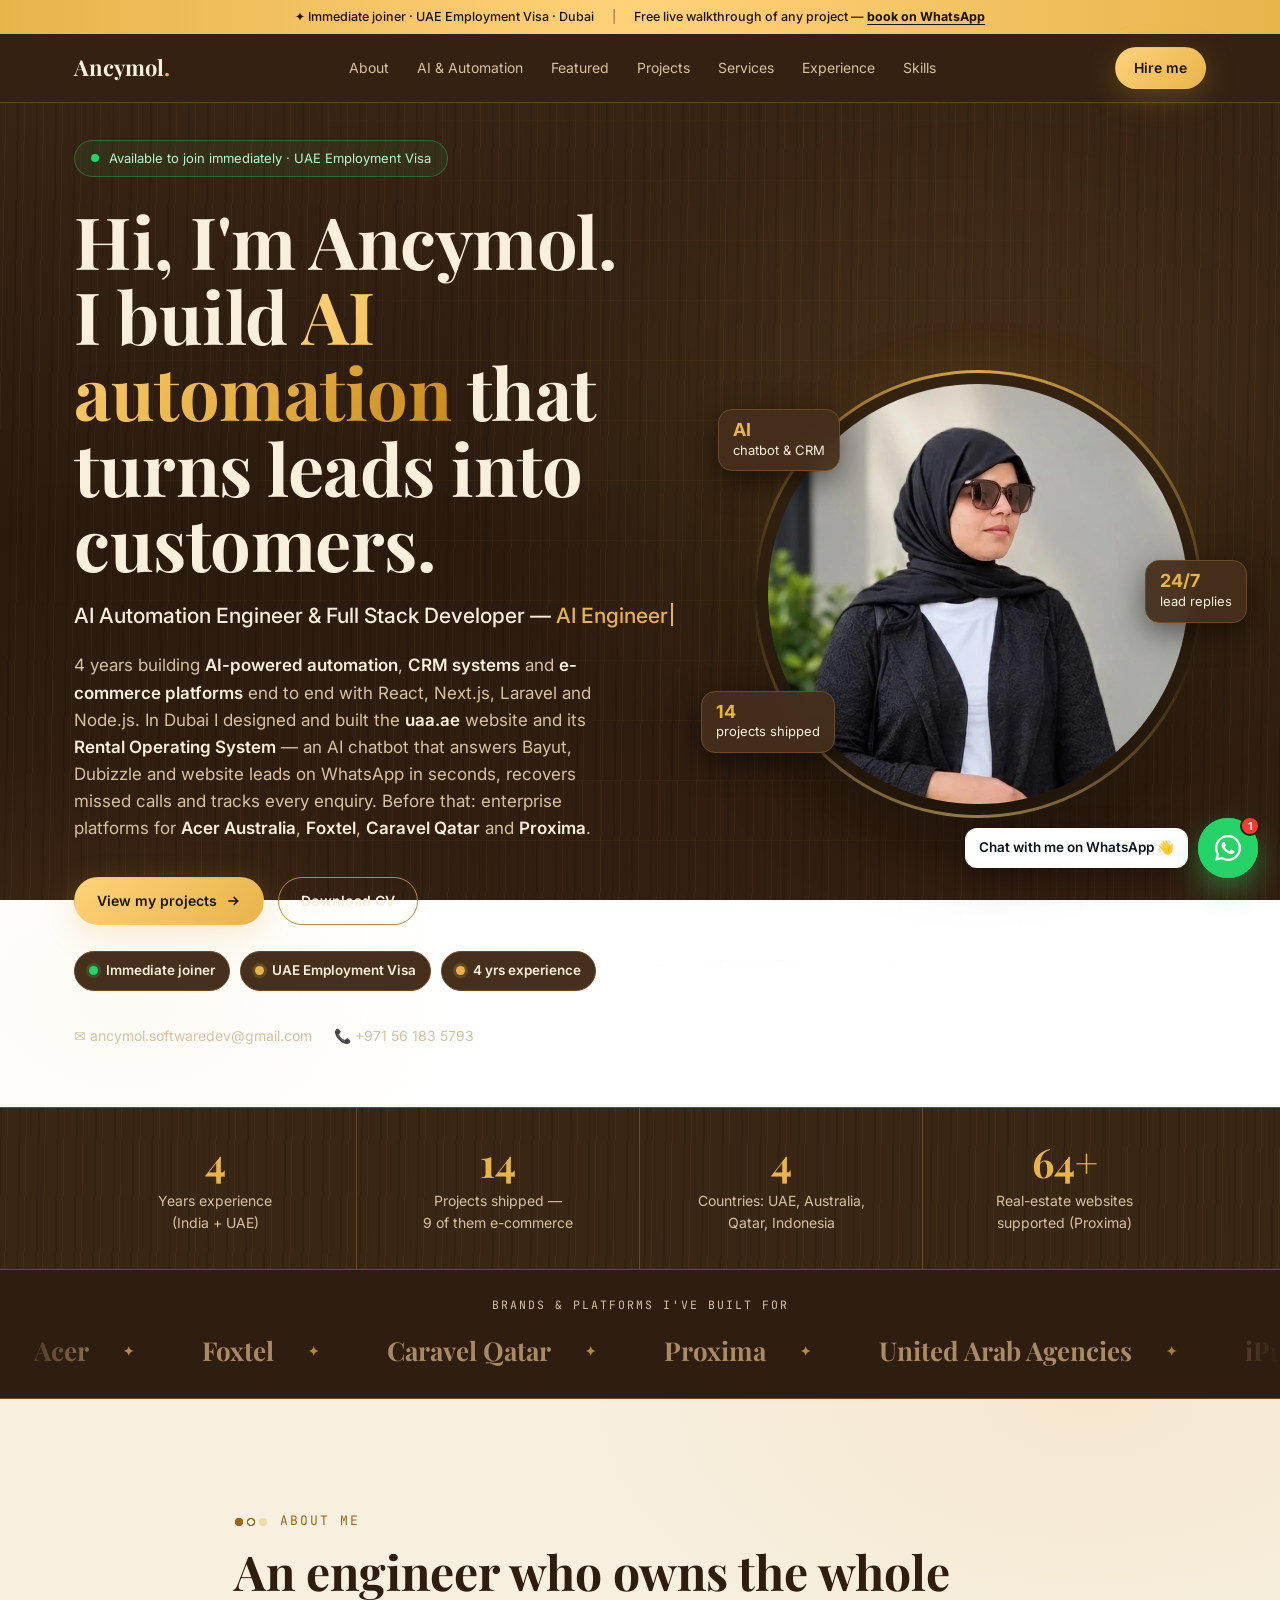
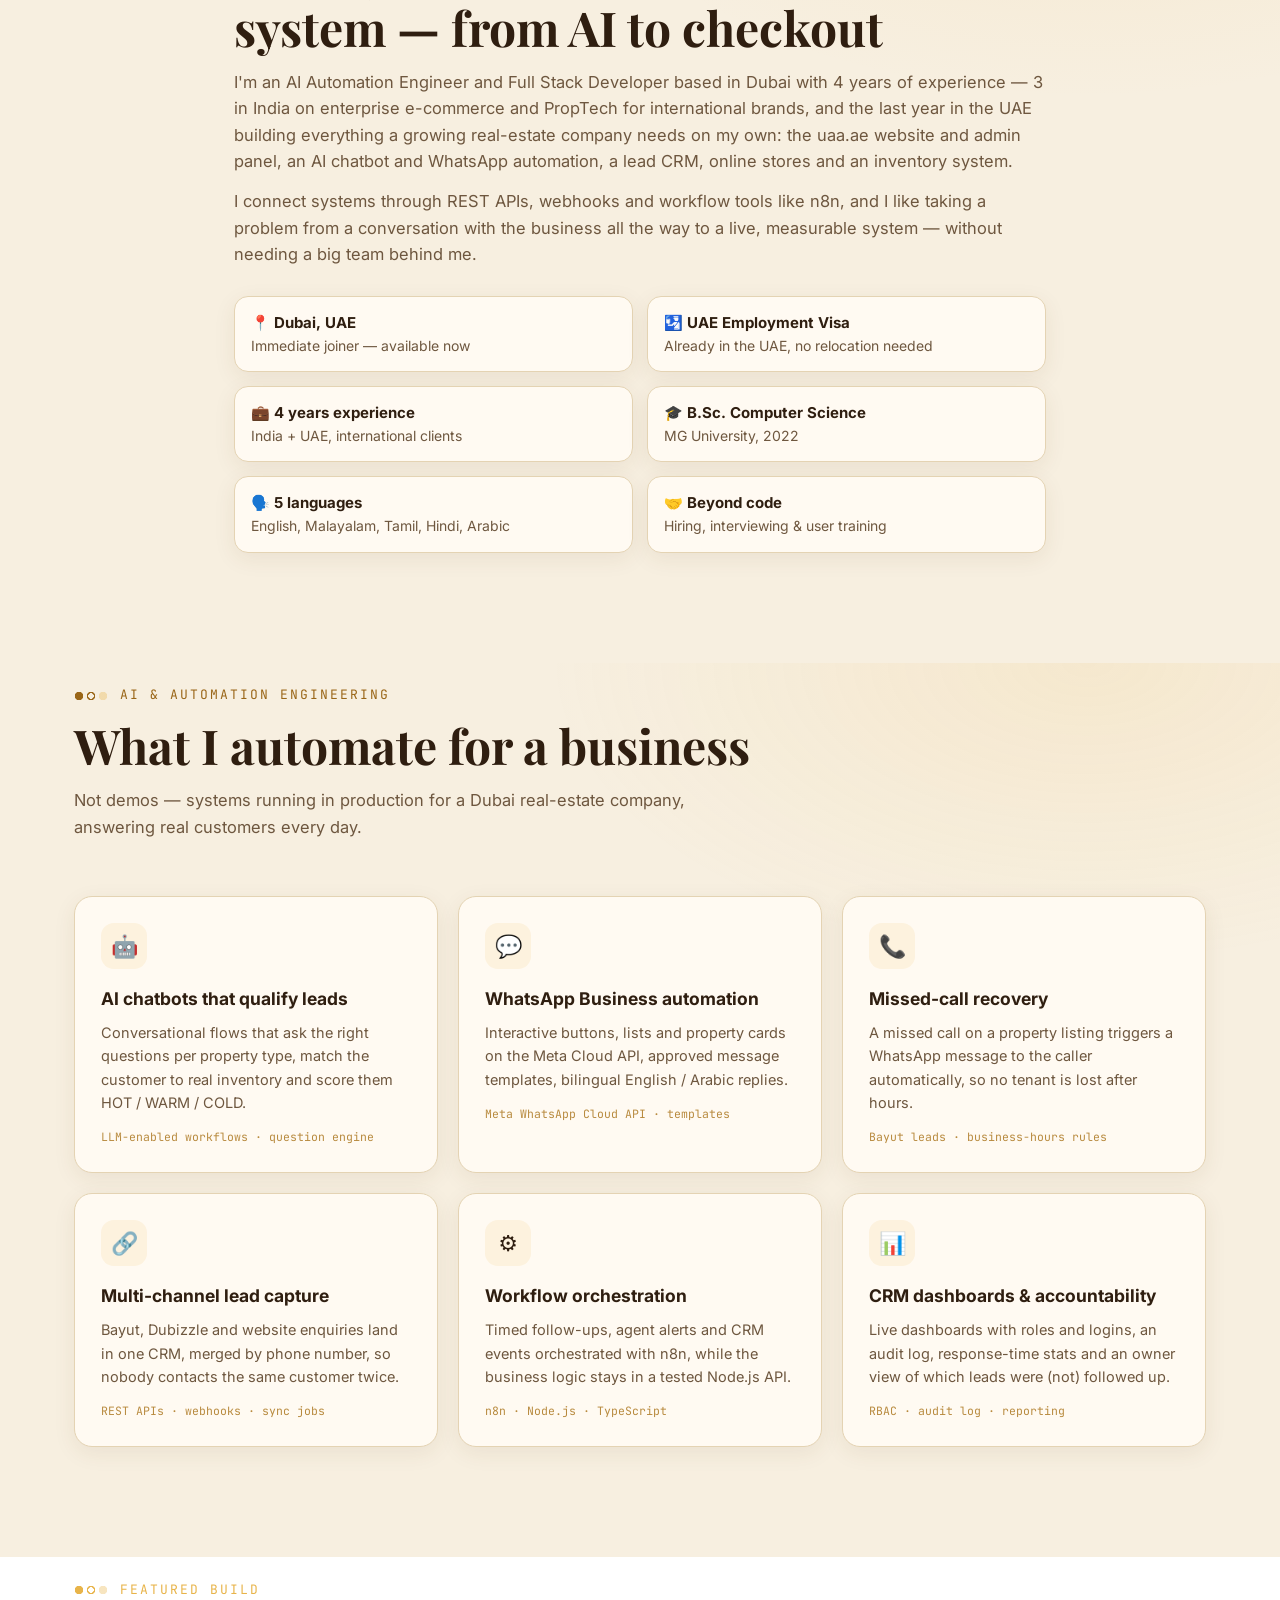
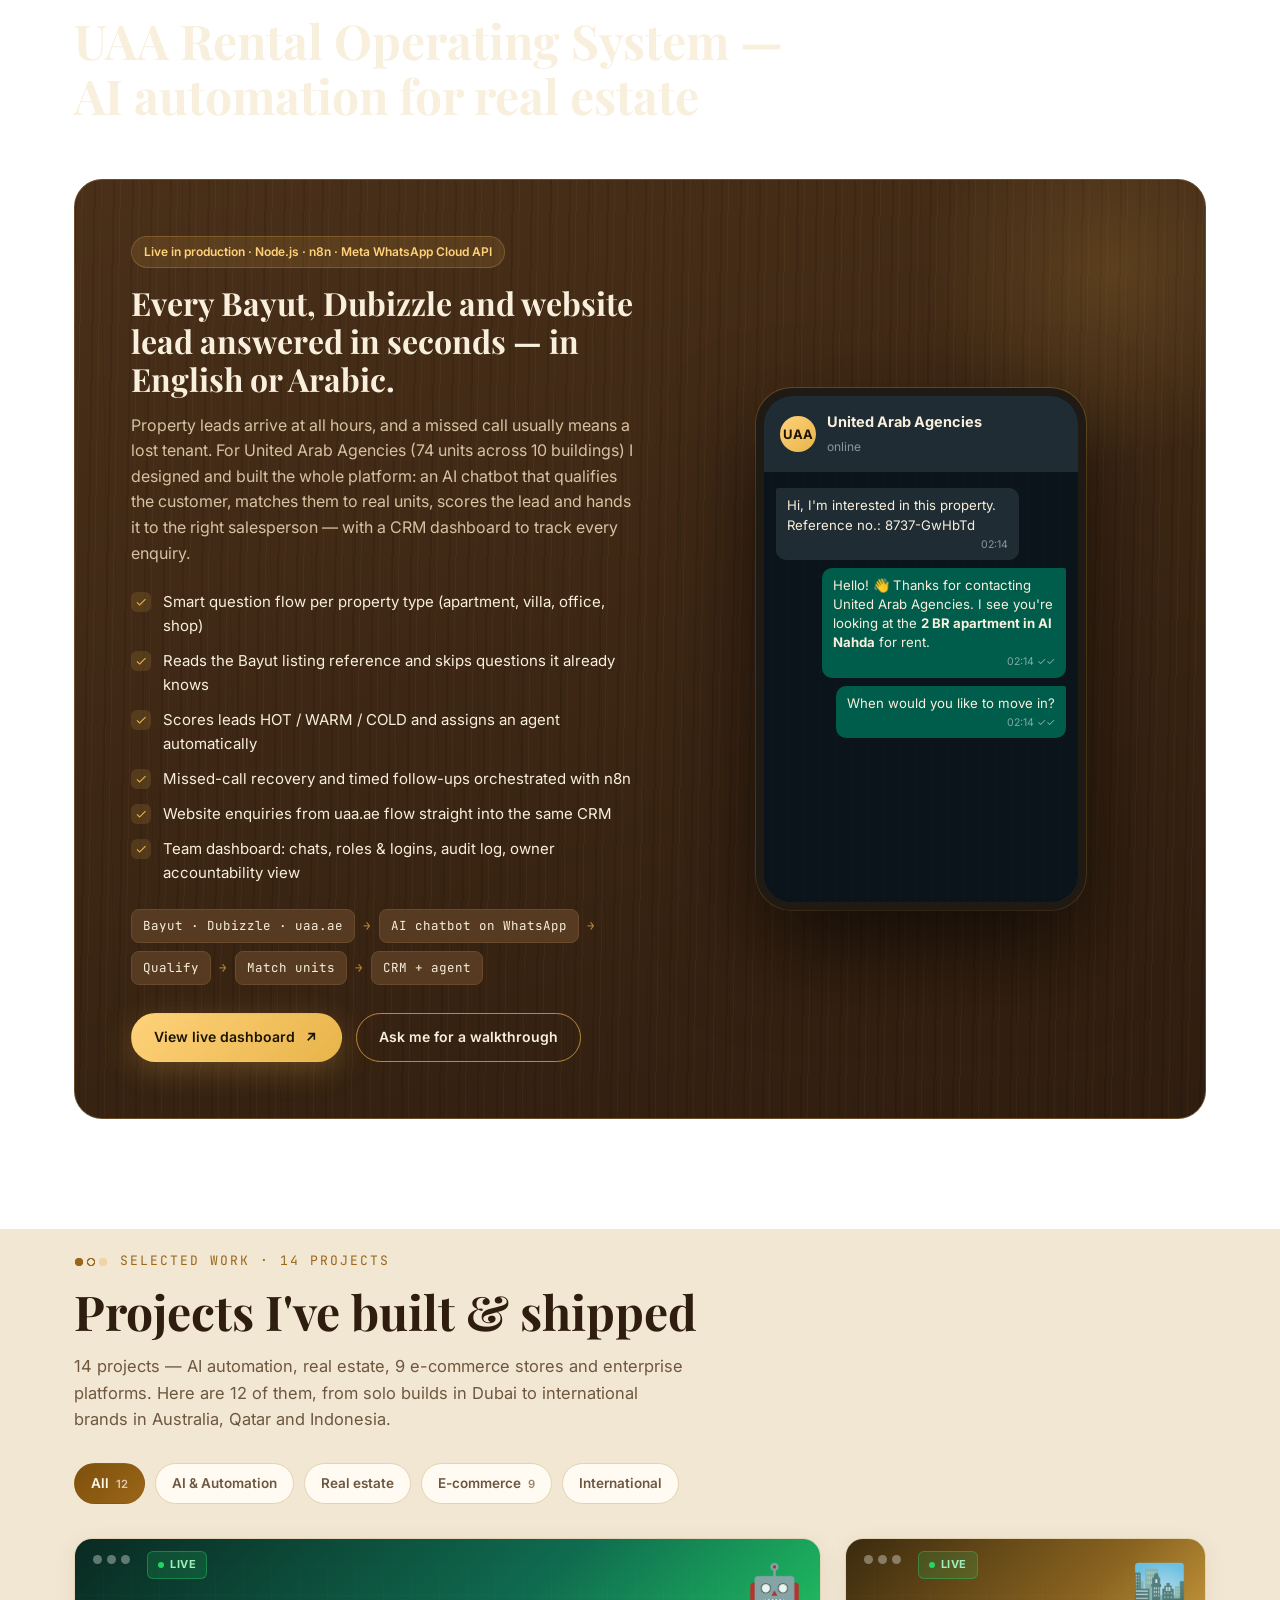
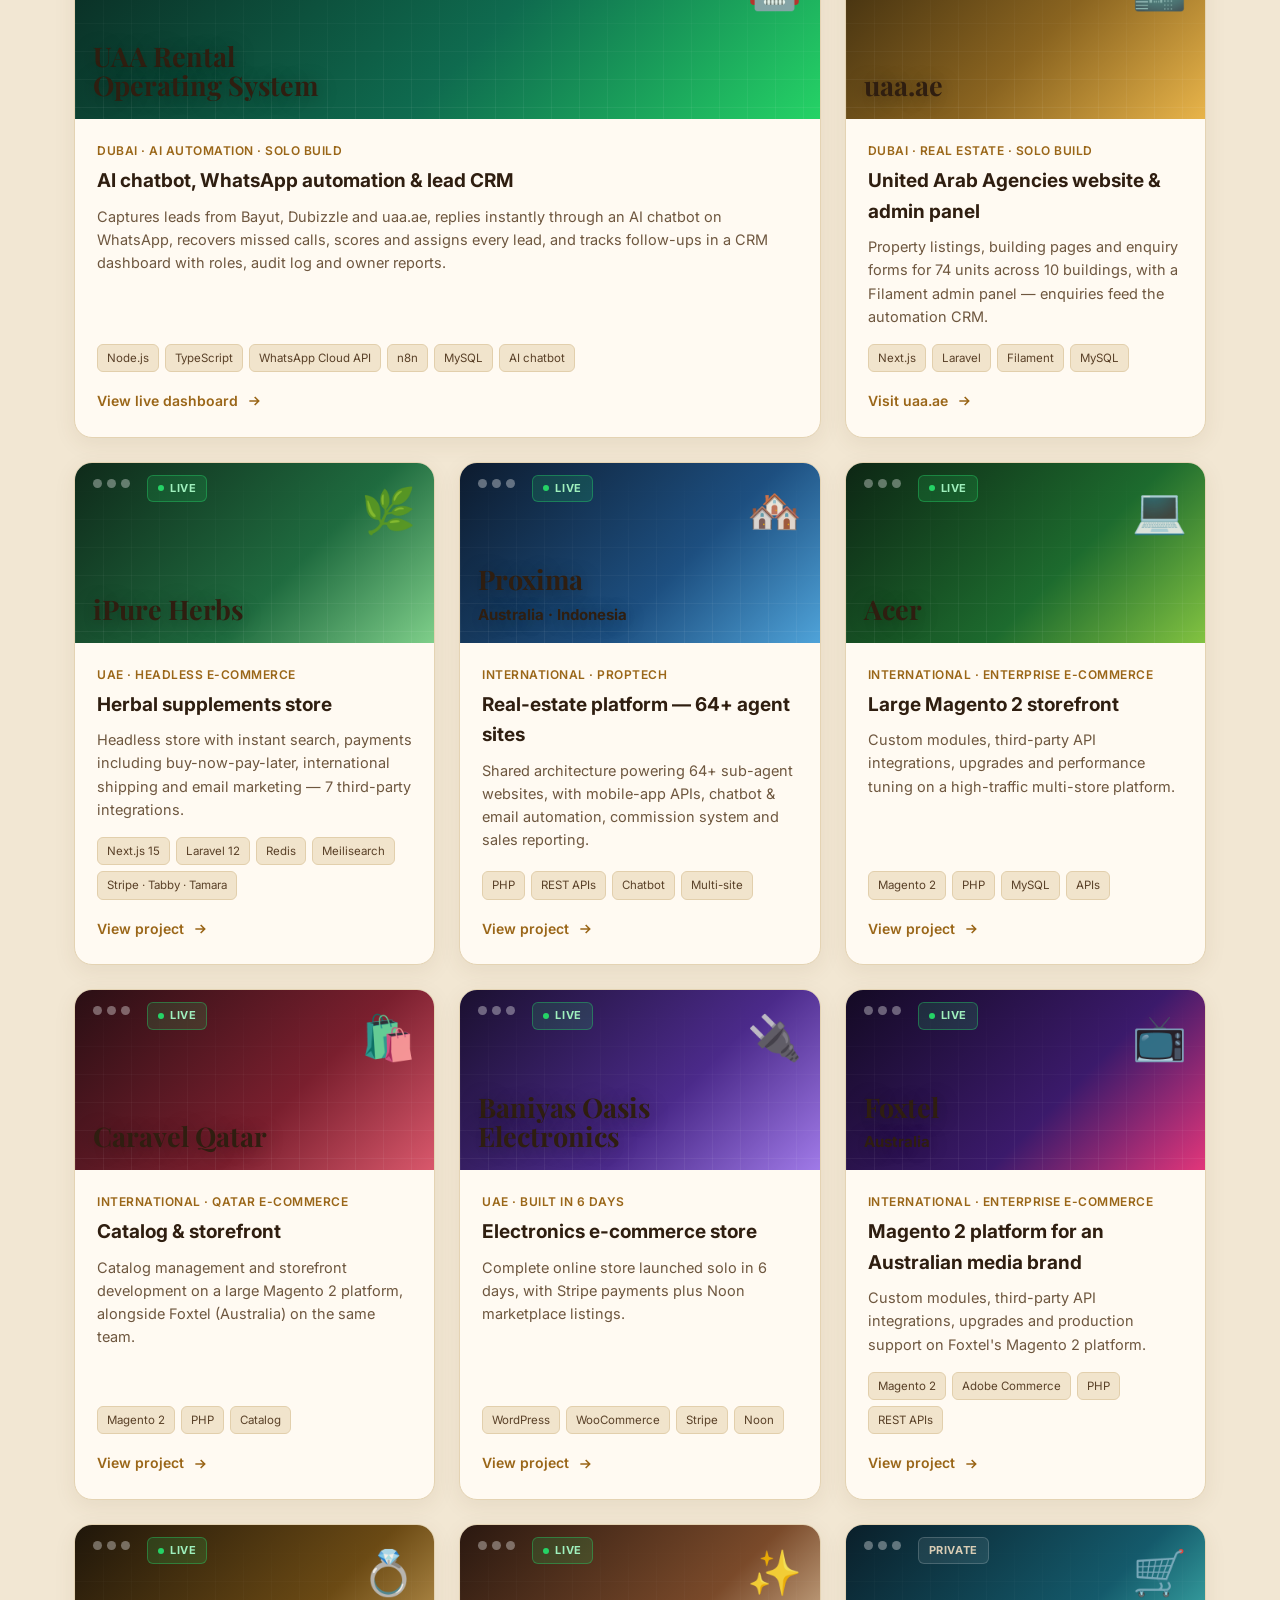
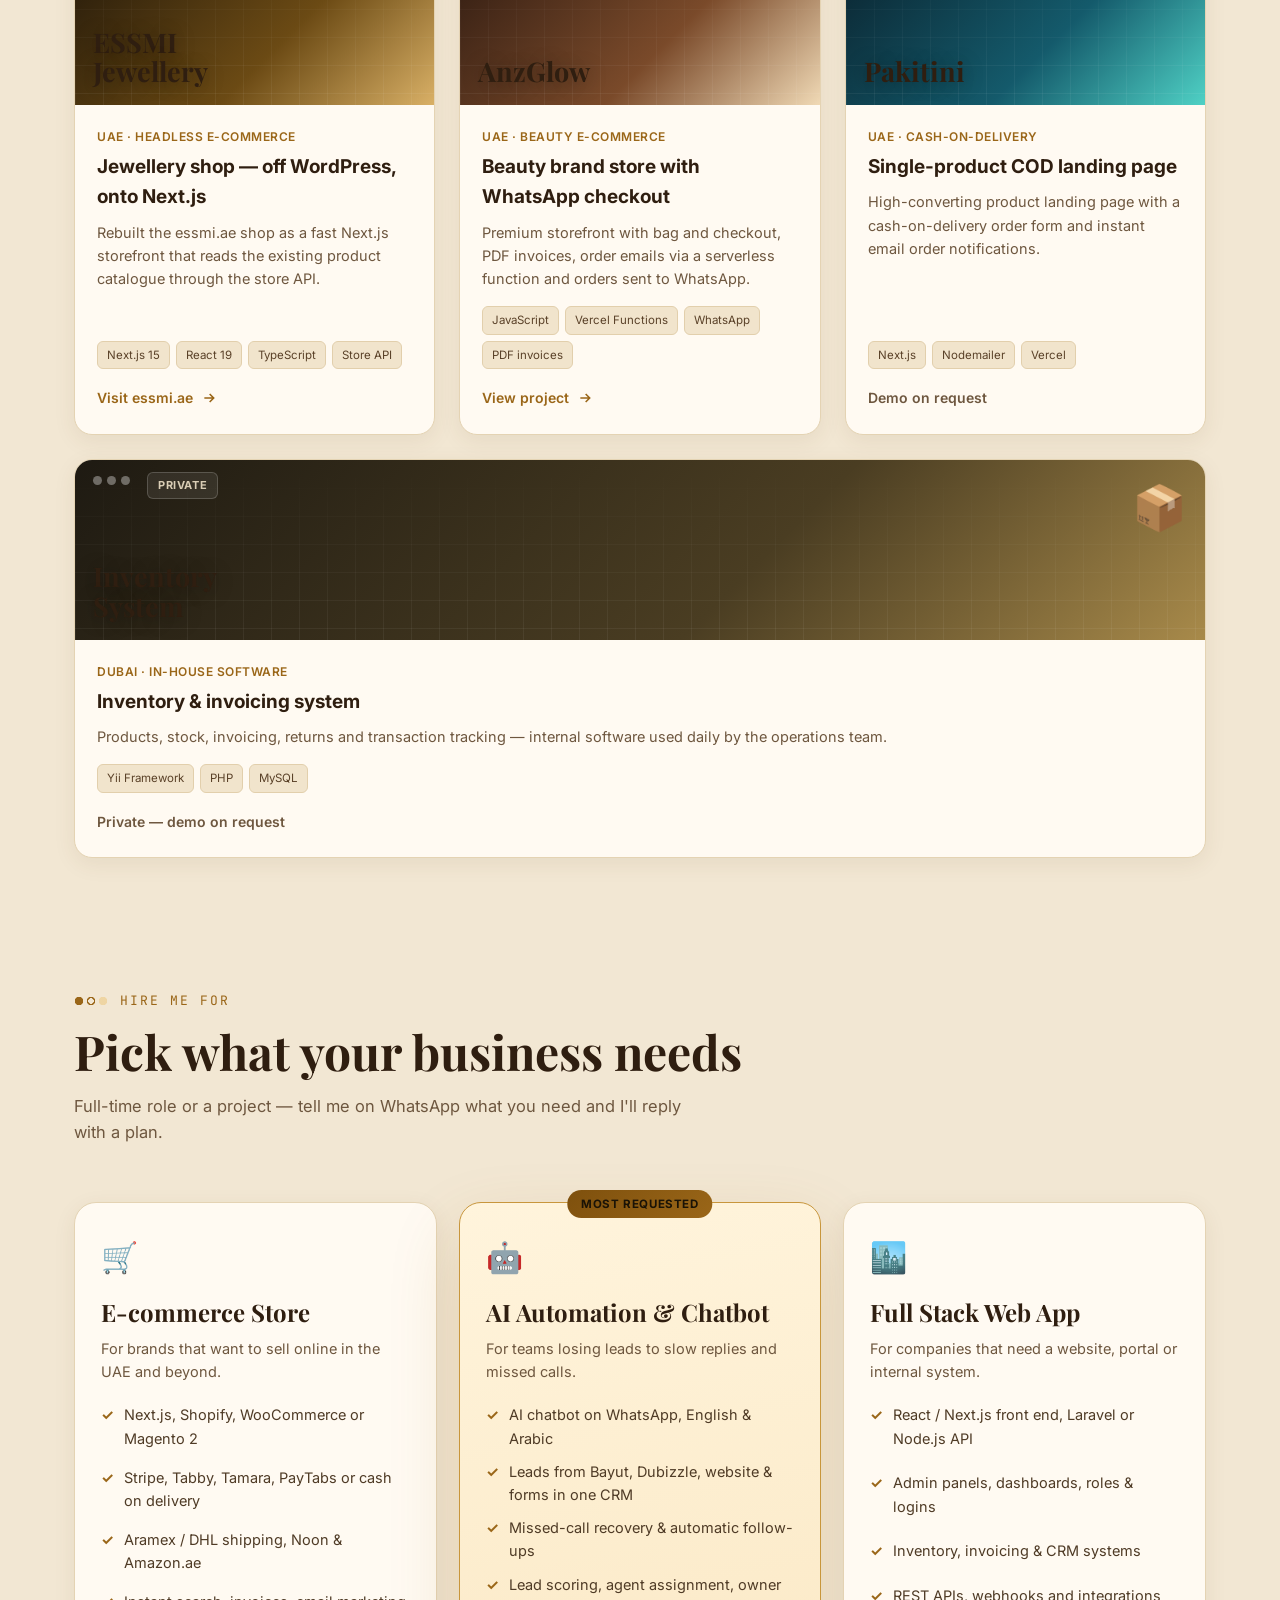
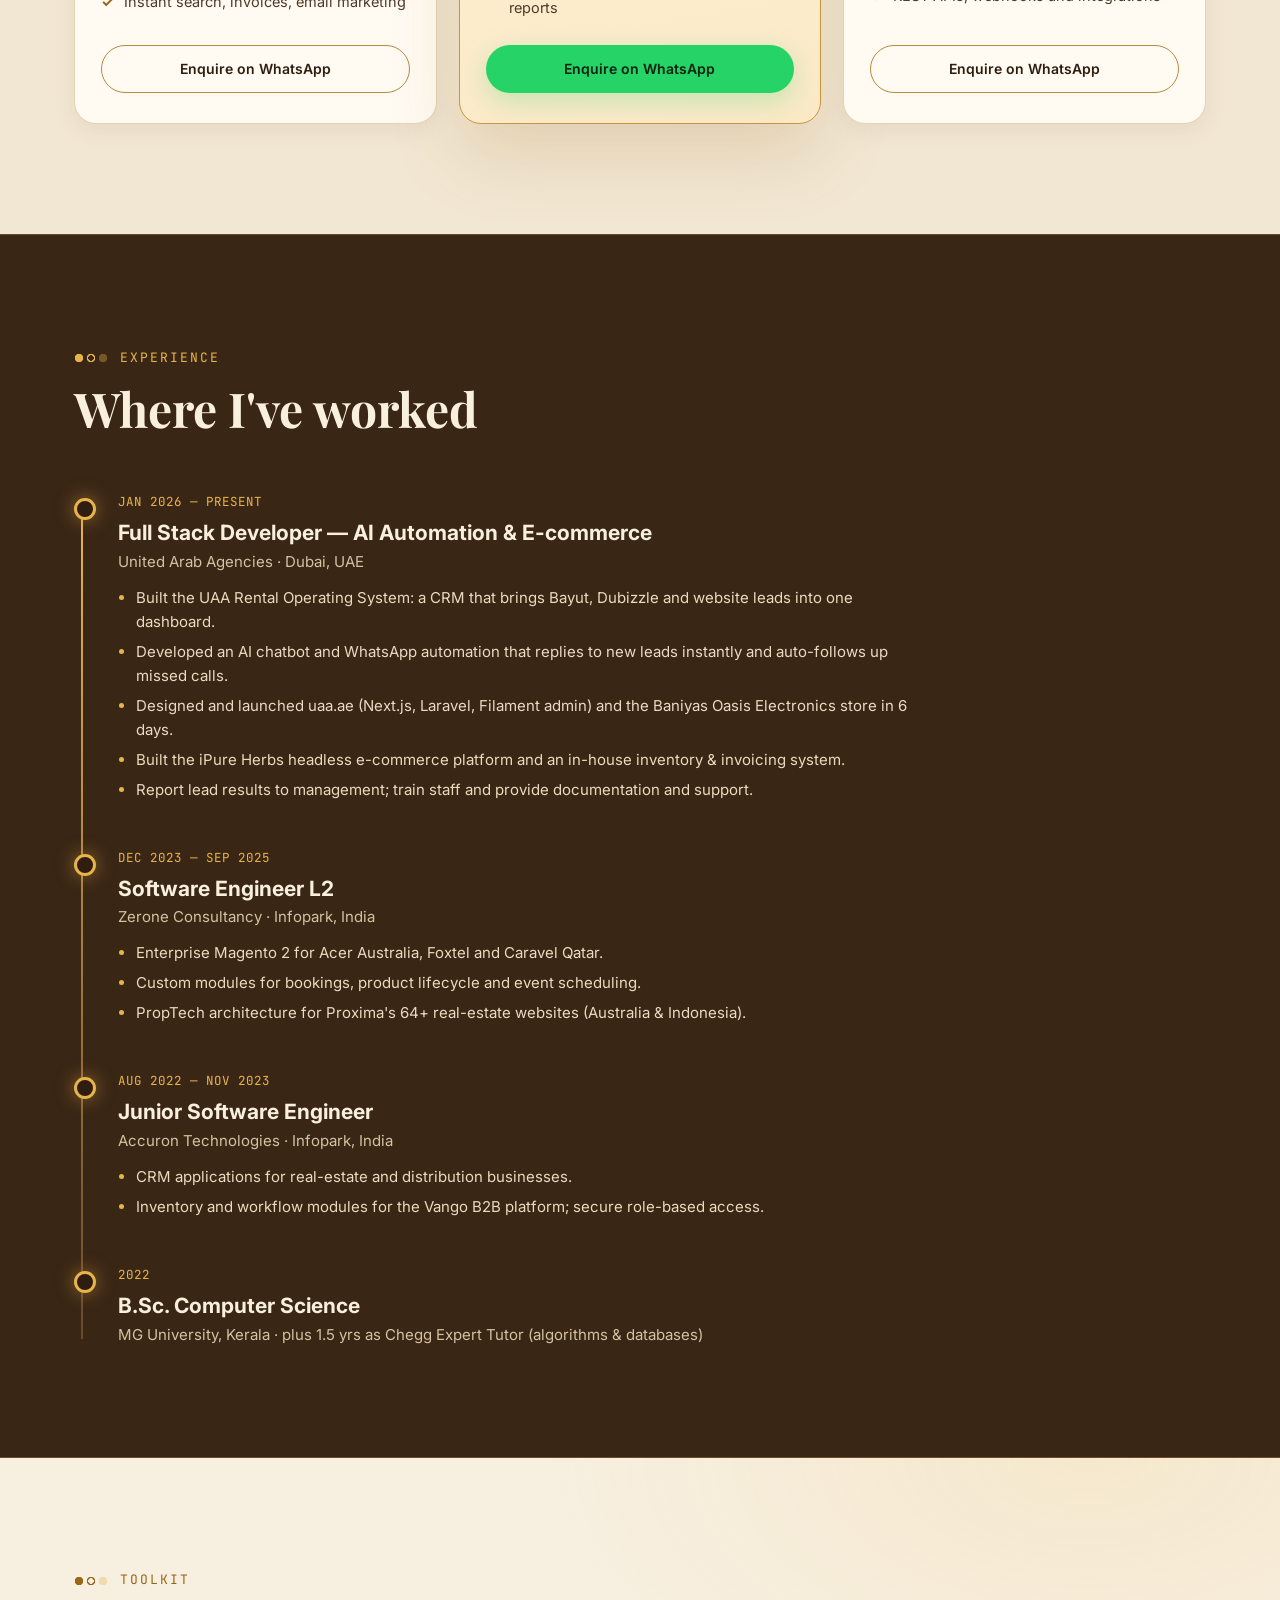
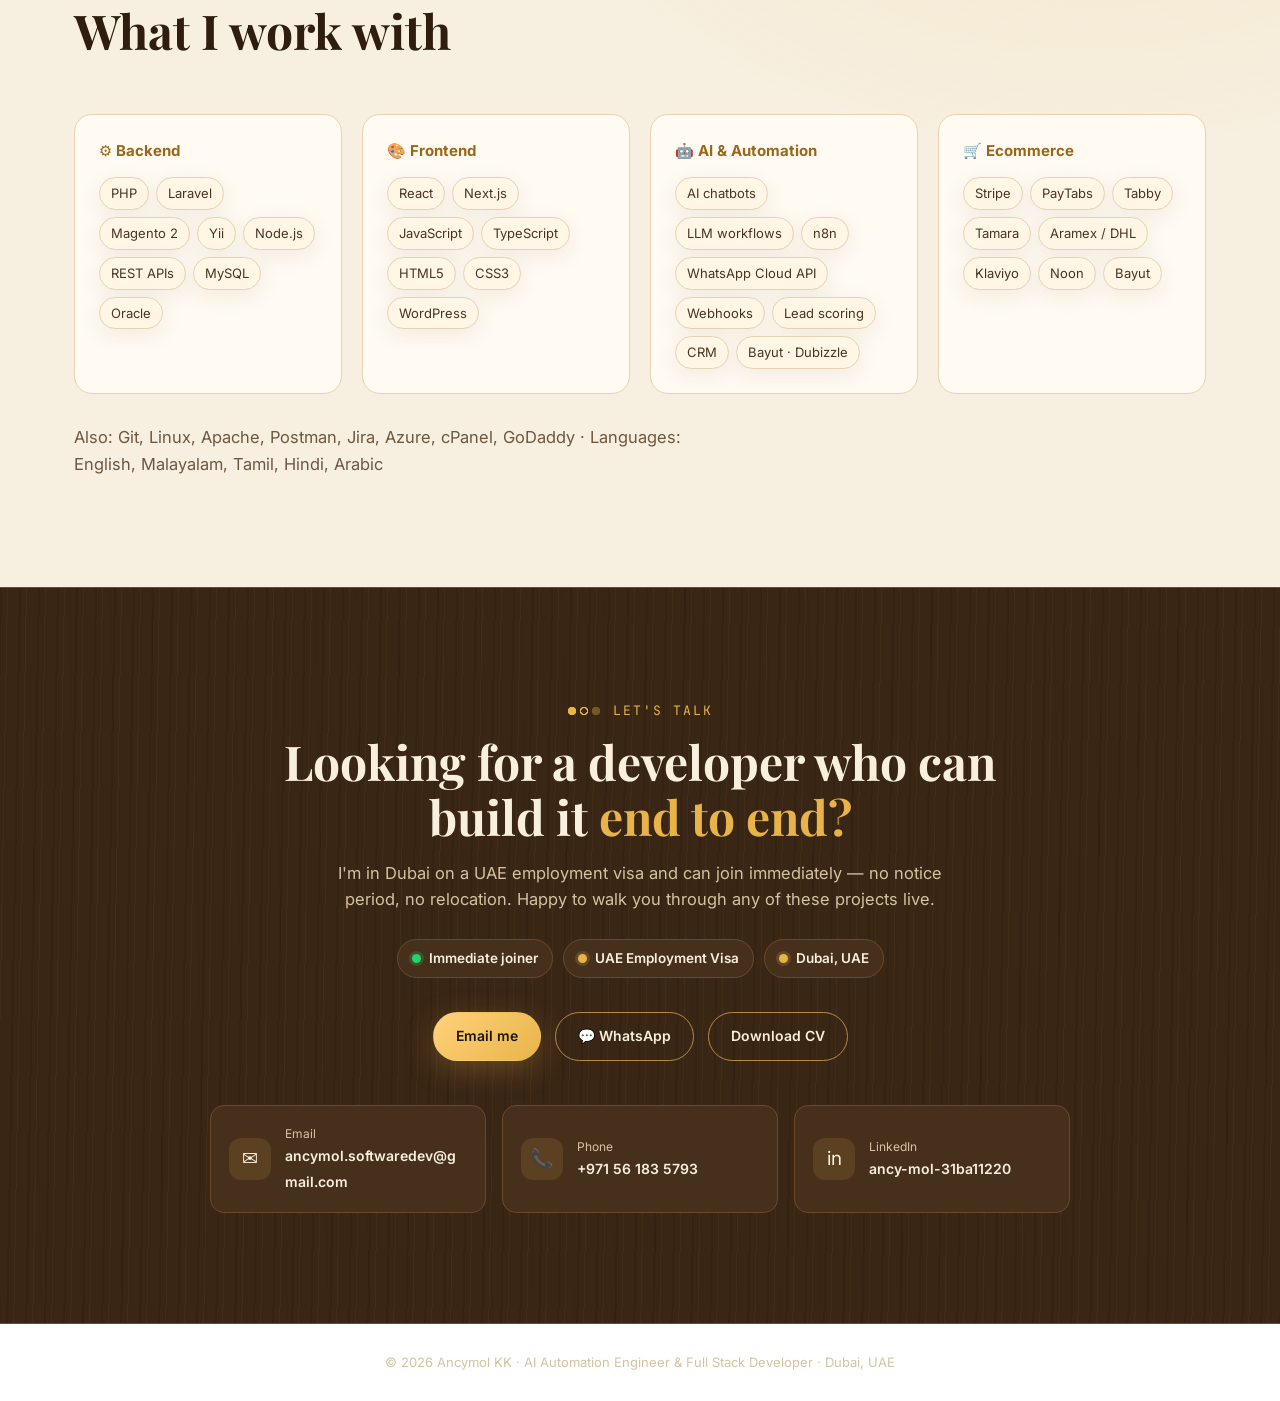
==== commit 238d0cfe: "Portfolio: wood + cream colour theme instead of black Co-Authored-By: Claude Opus 5.5 <noreply@anthr" ====
--- a/index.html
+++ b/index.html
@@ -298,6 +298,40 @@
   .hero{text-align:left}
 }
 @media (prefers-reduced-motion:reduce){*{animation:none!important;transition:none!important}.rv,.msg,.btns,.hot{opacity:1;transform:none}.track{flex-wrap:wrap;width:auto;justify-content:center}}
+
+/* ===== Wood + cream theme ===== */
+:root{
+  --bg:#2e1d10; --bg2:#3a2615; --card:#46301c; --line:#6b4a2c;
+  --text:#f8efdc; --muted:#d6c2a2; --goldDim:#b88a3e;
+  --grain:repeating-linear-gradient(91deg,rgba(0,0,0,.10) 0 2px,transparent 2px 7px,rgba(255,214,160,.035) 7px 8px,transparent 8px 19px),
+          repeating-linear-gradient(89deg,rgba(0,0,0,.06) 0 1px,transparent 1px 41px);
+}
+body{background:var(--grain),linear-gradient(180deg,#3b2615,#2a1a0e 60%,#331f11);background-attachment:fixed}
+nav{background:rgba(52,33,18,.88);border-bottom-color:rgba(232,180,74,.25)}
+.stats,#experience,.contact{background-image:var(--grain)}
+.chip{background:rgba(70,47,27,.94)}
+.spot{background:var(--grain),linear-gradient(160deg,#4a3019,#2f1d0f)}
+.flow span{background:#563a22}
+.stack span{background:#563a22;color:#f1e2c6}
+.job ul{color:#eadbc0}
+.qv{background:rgba(46,29,16,.9)}
+.track span{color:#a98a63}
+
+/* cream bands */
+#about,#ai,#projects,#services,#skills{
+  --bg:#f7efe0; --bg2:#efe3cc; --card:#fffaf2; --line:#e4d3b3;
+  --text:#2f1e10; --muted:#6e573f; --gold:#9a6618; --gold2:#7e500d; --goldDim:#b88a3e;
+  background:radial-gradient(900px 500px at 85% 0%,rgba(232,180,74,.12),transparent 60%),var(--bg);color:var(--text)
+}
+#projects,#services{background:#f2e7d3}
+#about .card,#ai .cap,#projects .card,#services .pk,#skills .sk span,#about .facts div{box-shadow:0 6px 22px rgba(90,58,25,.08)}
+#projects .card:hover,#services .pk:hover,#ai .cap:hover{box-shadow:0 24px 50px rgba(90,58,25,.18),0 0 0 1px rgba(154,102,24,.25)}
+#projects .stack span,#services .stack span{background:#f1e4cc;color:#5a4128;border-color:#e2cfac}
+#services .pk li{color:#4f3b26}
+#services .pk.best{background:linear-gradient(170deg,#fff4dc,#fbe9c6);border-color:#c8963c;box-shadow:0 30px 70px rgba(154,102,24,.18)}
+#skills .sk span{background:#fff6e6;color:#4a3520}
+#projects .filters button.on{color:#fffaf0}
+.eyebrow::before{filter:none}
 </style>
 </head>
 <body>
